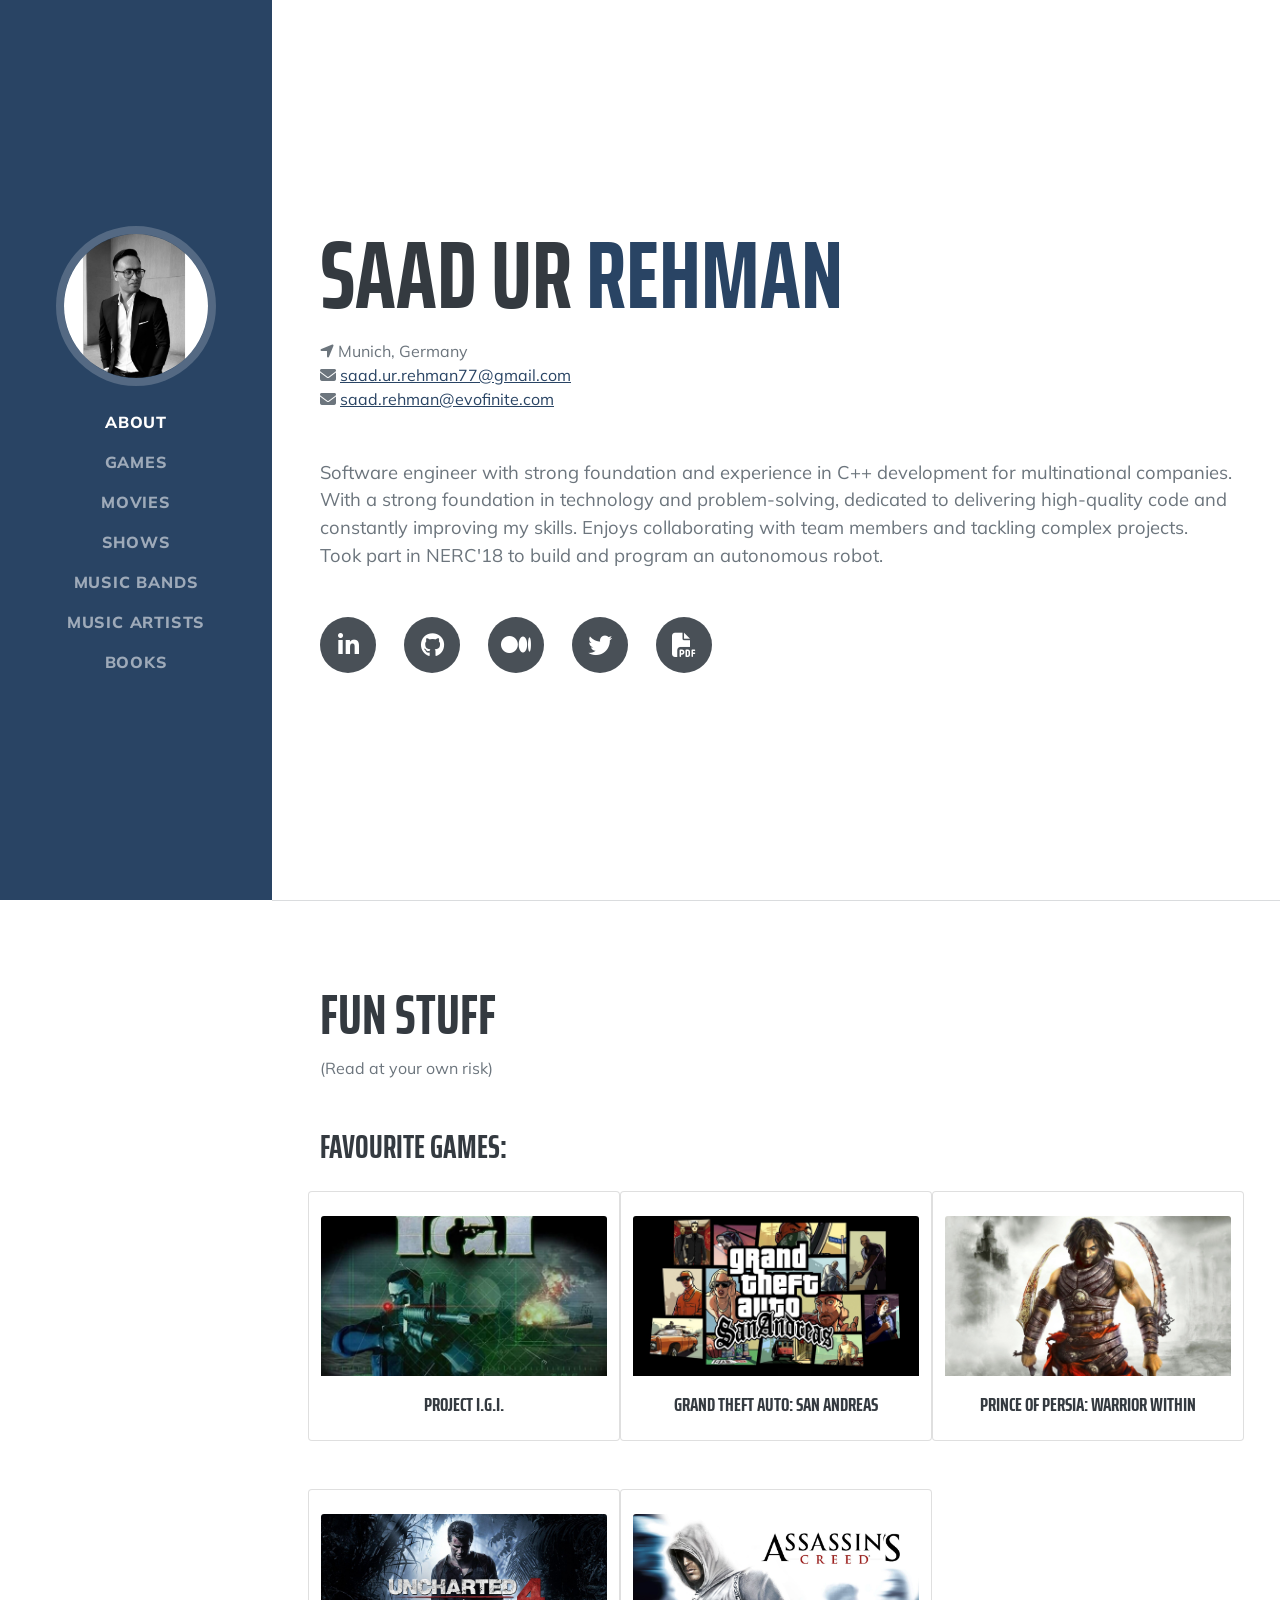
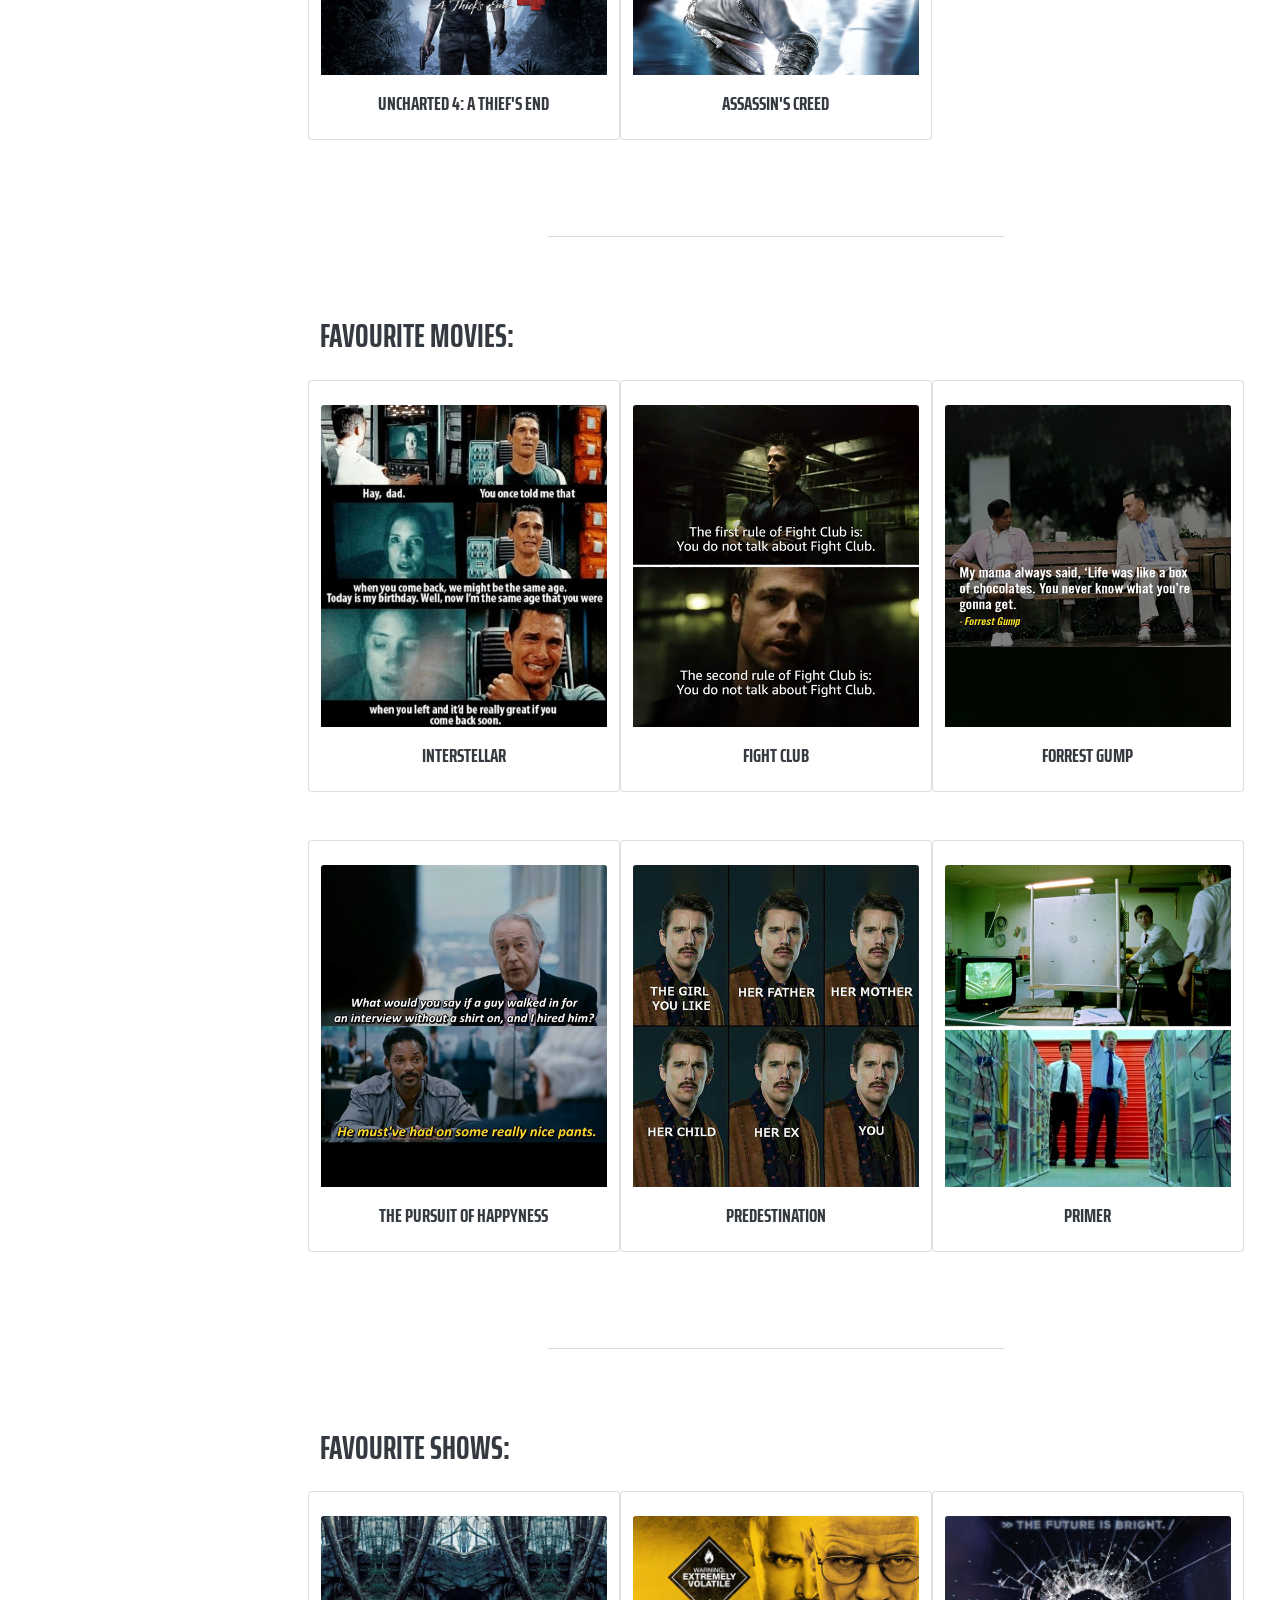
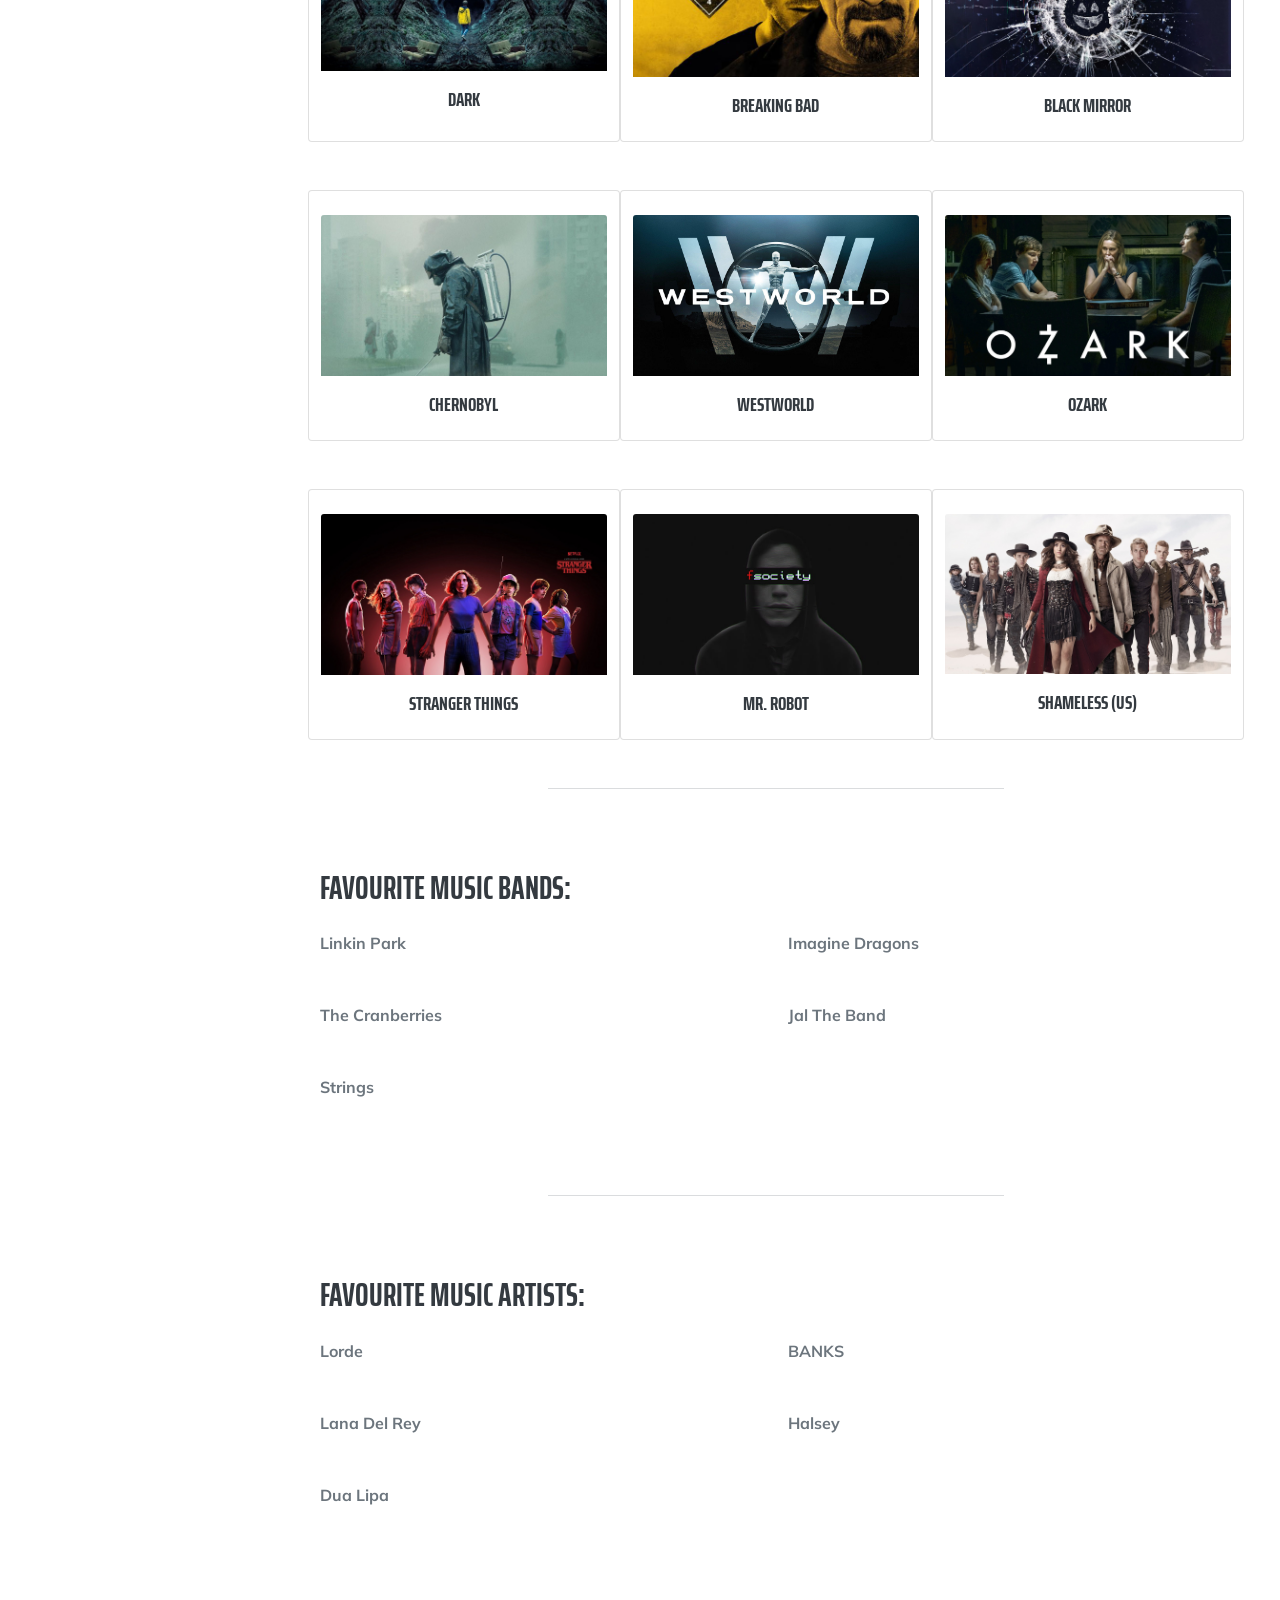
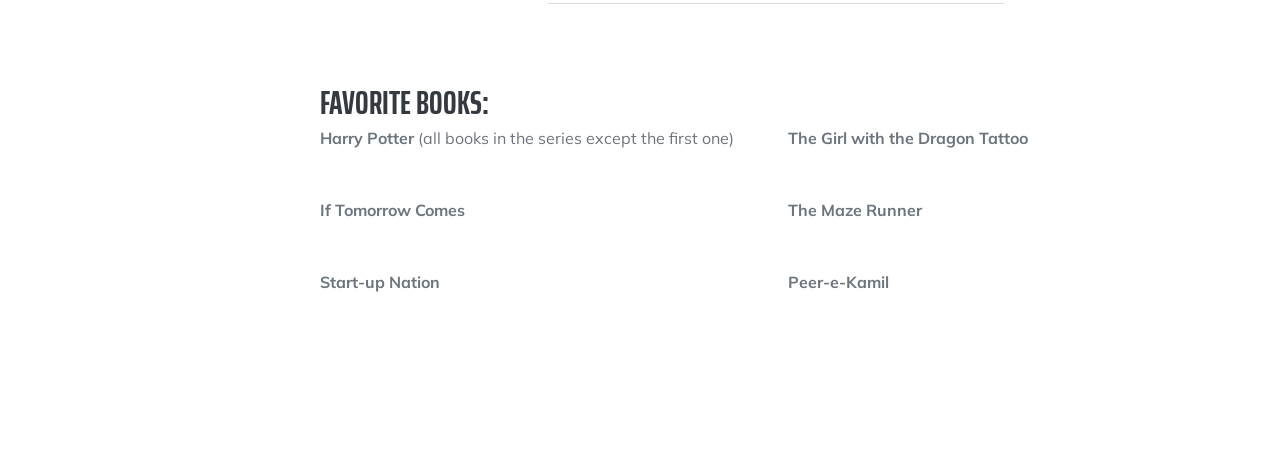
==== misc.html @ 0eddd5c4 "Initial commit" ====
<!DOCTYPE html>
<html lang="en">

<head>
    <meta charset="utf-8" />
    <meta name="viewport" content="width=device-width, initial-scale=1, shrink-to-fit=no" />
    <meta name="description" content="Saad Ur Rehman - Software Engineer & Application Designer |
    saad.ur.rehman77@gmail.com" />
    <meta name="author" content="Saad Ur Rehman" />
    <title>Saad Ur Rehman - Software Engineer (C++ C# Fortran) - Islamabad</title>
    <meta property="og:image" content="assets/img/profile.jpg">
    <link rel="icon" type="image/x-icon" href="assets/img/favicon.ico" />
    <!--<script src="https://use.fontawesome.com/releases/v5.15.4/js/all.js" crossorigin="anonymous"></script>-->
    <link rel="stylesheet" href="https://cdnjs.cloudflare.com/ajax/libs/font-awesome/6.2.1/css/all.min.css">
    <link href="https://fonts.googleapis.com/css?family=Saira+Extra+Condensed:500,700" rel="stylesheet"
        type="text/css" />
    <link href="https://fonts.googleapis.com/css?family=Muli:400,400i,800,800i" rel="stylesheet" type="text/css" />
    <link href="css/styles.css" rel="stylesheet" />
</head>

<body id="page-top">
    <!-- Navigation-->
    <nav class="navbar navbar-expand-lg navbar-dark bg-primary fixed-top" id="sideNav">
        <a class="navbar-brand js-scroll-trigger" href="#page-top">
            <span class="d-block d-lg-none">Saad Ur Rehman</span>
            <span class="d-none d-lg-block"><img class="img-fluid img-profile rounded-circle mx-auto mb-2"
                    src="assets/img/profile.jpg" alt="Saad Ur Rehman" /></span>
        </a>
        <button class="navbar-toggler" type="button" data-bs-toggle="collapse" data-bs-target="#navbarResponsive"
            aria-controls="navbarResponsive" aria-expanded="false" aria-label="Toggle navigation"><span
                class="navbar-toggler-icon"></span></button>
        <div class="collapse navbar-collapse" id="navbarResponsive">
            <ul class="navbar-nav">
                <li class="nav-item"><a class="nav-link js-scroll-trigger" href="#about">About</a></li>
                <li class="nav-item"><a class="nav-link js-scroll-trigger" href="#games">Games</a></li>
                <li class="nav-item"><a class="nav-link js-scroll-trigger" href="#movies">Movies</a></li>
                <li class="nav-item"><a class="nav-link js-scroll-trigger" href="#shows">Shows</a></li>
                <li class="nav-item"><a class="nav-link js-scroll-trigger" href="#musicbands">Music Bands</a></li>
                <li class="nav-item"><a class="nav-link js-scroll-trigger" href="#musicart">Music Artists</a></li>
                <li class="nav-item"><a class="nav-link js-scroll-trigger" href="#books">Books</a></li>
            </ul>
        </div>
    </nav>
    <!-- Page Content-->
    <div class="container-fluid p-0">
        <!-- About-->
        <section class="resume-section" id="about">
            <div class="resume-section-content">
                <h1 class="mb-3">
                    Saad Ur
                    <span class="text-primary">Rehman</span>
                </h1>
                <div class="mb-5">
                    <p class="mb-0"><i class="fas fa-location-arrow"></i> Munich, Germany</p>
                    <p class="mb-0"><i class="fas fa-envelope"></i> <a
                            href="mailto:saad.ur.rehman77@gmail.com">saad.ur.rehman77@gmail.com</a></p>
                    <p class="mb-0"><i class="fas fa-envelope"></i> <a
                            href="mailto:saad.rehman@evofinite.com">saad.rehman@evofinite.com</a></p>
                </div>
                <p class="lead mb-5">Software engineer with strong foundation and experience in C++ development for
                    multinational companies.
                    With a strong foundation in technology and problem-solving, dedicated to delivering high-quality
                    code and constantly improving my skills.
                    Enjoys collaborating with team members and tackling complex projects. Took part in NERC'18 to build
                    and program an autonomous robot.</p>
                <div class="social-icons">
                    <a class="social-icon" href="https://www.linkedin.com/in/saadurr/" target="_blank"><i
                            class="fa-brands fa-linkedin-in"></i></a>
                    <a class="social-icon" href="https://github.com/saadurr" target="_blank"><i
                            class="fab fa-github"></i></a>
                    <a class="social-icon" href="https://medium.com/@saadurr"><i class="fa-brands fa-medium"></i></a>
                    <a class="social-icon" href="https://twitter.com/saadurrr" target="_blank"><i
                            class="fab fa-twitter"></i></a>
                    <a class="social-icon" href="./assets/pdf/Resume_Saad.Ur.Rehman.pdf" target="_blank"><i
                            class="fas fa-file-pdf"></i> </a>
                </div>
            </div>
        </section>

        <hr class="m-0" />

        <section class="resume-section" id="misc">
            <div class="resume-section-content misc-content">
                <div class="mb-5">
                    <h2 class>Fun Stuff</h2>
                    <p>(Read at your own risk)</p>
                </div>

                <div class="mb-5" id="games">
                    <h3 class="mb-4">Favourite Games: </h3>

                    <div class="row row-eq-height">

                        <div class="card col-md-4 col-sm-6 mb-5">
                            <img src="assets/img/misc/igi.jpg" class="card-img-top mt-4" alt="...">
                            <div class="card-body">
                                <a class="card-title text-center" target="_blank"
                                    href="https://en.wikipedia.org/wiki/Project_I.G.I.">
                                    <h5>Project I.G.I.</h5>
                                </a>
                            </div>
                        </div>

                        <div class="card col-md-4 col-sm-6 mb-5">
                            <img src="assets/img/misc/gta-sa.jpg" class="card-img-top mt-4" alt="...">
                            <div class="card-body">
                                <a class="card-title text-center" target="_blank"
                                    href="https://www.rockstargames.com/games/sanandreas">
                                    <h5>Grand Theft Auto: San Andreas</h5>
                                </a>
                            </div>
                        </div>

                        <div class="card col-md-4 col-sm-6 mb-5">
                            <img src="assets/img/misc/pop-ww.jpg" class="card-img-top mt-4" alt="...">
                            <div class="card-body">
                                <a class="card-title text-center" target="_blank"
                                    href="https://en.wikipedia.org/wiki/Prince_of_Persia:_Warrior_Within">
                                    <h5>Prince of Persia: Warrior Within</h5>
                                </a>
                            </div>
                        </div>

                        <div class="card col-md-4 col-sm-6 mb-5">
                            <img src="assets/img/misc/uncharted4.jpg" class="card-img-top mt-4" alt="...">
                            <div class="card-body">
                                <a class="card-title text-center" target="_blank"
                                    href="https://www.playstation.com/en-us/games/uncharted-4-a-thiefs-end/">
                                    <h5>Uncharted 4: A Thief's End</h5>
                                </a>
                            </div>
                        </div>

                        <div class="card col-md-4 col-sm-6 mb-5">
                            <img src="assets/img/misc/assassins.jpg" class="card-img-top mt-4" alt="...">
                            <div class="card-body">
                                <a class="card-title text-center" target="_blank"
                                    href="https://store.steampowered.com/app/15100/Assassins_Creed_Directors_Cut_Edition/">
                                    <h5>Assassin's Creed</h5>
                                </a>
                            </div>
                        </div>

                    </div>
                </div>

                <hr class="section-break">

                <div class="mb-5" id="movies">
                    <h3 class="mb-4">Favourite Movies: </h3>
                    <div class="row row-eq-height">

                        <div class="card col-md-4 col-sm-6 mb-5">
                            <img src="assets/img/misc/interstellar.jpg" class="card-img-top mt-4" alt="...">
                            <div class="card-body">
                                <a class="card-title text-center" target="_blank"
                                    href="https://www.imdb.com/title/tt0816692/">
                                    <h5>Interstellar</h5>
                                </a>
                            </div>
                        </div>

                        <div class="card col-md-4 col-sm-6 mb-5">
                            <img src="assets/img/misc/fight-club.jpg" class="card-img-top mt-4" alt="...">
                            <div class="card-body">
                                <a class="card-title text-center" target="_blank"
                                    href="https://www.imdb.com/title/tt0137523/">
                                    <h5>Fight Club</h5>
                                </a>
                            </div>
                        </div>

                        <div class="card col-md-4 col-sm-6 mb-5">
                            <img src="assets/img/misc/forrest-gump.jpg" class="card-img-top mt-4" alt="...">
                            <div class="card-body">
                                <a class="card-title text-center" target="_blank"
                                    href="https://www.imdb.com/title/tt0109830/">
                                    <h5>Forrest Gump</h5>
                                </a>
                            </div>
                        </div>

                        <div class="card col-md-4 col-sm-6 mb-5">
                            <img src="assets/img/misc/pursuit-happyness.jpg" class="card-img-top mt-4" alt="...">
                            <div class="card-body">
                                <a class="card-title text-center" target="_blank"
                                    href="https://www.imdb.com/title/tt0454921/">
                                    <h5>The Pursuit of Happyness</h5>
                                </a>
                            </div>
                        </div>

                        <div class="card col-md-4 col-sm-6 mb-5">
                            <img src="assets/img/misc/predestination.jpg" class="card-img-top mt-4" alt="...">
                            <div class="card-body">
                                <a class="card-title text-center" target="_blank"
                                    href="https://www.imdb.com/title/tt0454921/">
                                    <h5>Predestination</h5>
                                </a>
                            </div>
                        </div>

                        <div class="card col-md-4 col-sm-6 mb-5">
                            <img src="assets/img/misc/primer.jpg" class="card-img-top mt-4" alt="...">
                            <div class="card-body">
                                <a class="card-title text-center" target="_blank"
                                    href="https://www.imdb.com/title/tt0390384/">
                                    <h5>Primer</h5>
                                </a>
                            </div>
                        </div>

                    </div>
                </div>

                <hr class="section-break">

                <div class="mb-5" id="shows">
                    <h3 class="mb-4">Favourite Shows: </h3>
                    <div class="row row-eq-height">

                        <div class="card col-md-4 col-sm-6 mb-5">
                            <img src="assets/img/misc/dark-show.jpg" class="card-img-top mt-4" alt="...">
                            <div class="card-body">
                                <a class="card-title text-center" target="_blank"
                                    href="https://www.netflix.com/title/80100172">
                                    <h5>Dark</h5>
                                </a>
                            </div>
                        </div>

                        <div class="card col-md-4 col-sm-6 mb-5">
                            <img src="assets/img/misc/breakingbad-show.jpg" class="card-img-top mt-4" alt="...">
                            <div class="card-body">
                                <a class="card-title text-center" target="_blank"
                                    href="https://www.netflix.com/title/70143836">
                                    <h5>Breaking Bad</h5>
                                </a>
                            </div>
                        </div>

                        <div class="card col-md-4 col-sm-6 mb-5">
                            <img src="assets/img/misc/blackmirror-show.jpg" class="card-img-top mt-4" alt="...">
                            <div class="card-body">
                                <a class="card-title text-center" target="_blank"
                                    href="https://www.netflix.com/title/70264888">
                                    <h5>Black Mirror</h5>
                                </a>
                            </div>
                        </div>

                        <div class="card col-md-4 col-sm-6 mb-5">
                            <img src="assets/img/misc/chernobyl-show.jpg" class="card-img-top mt-4" alt="...">
                            <div class="card-body">
                                <a class="card-title text-center" target="_blank" href="https://www.hbo.com/chernobyl">
                                    <h5>Chernobyl</h5>
                                </a>
                            </div>
                        </div>

                        <div class="card col-md-4 col-sm-6 mb-5">
                            <img src="assets/img/misc/westworld-show.jpg" class="card-img-top mt-4" alt="...">
                            <div class="card-body">
                                <a class="card-title text-center" target="_blank" href="https://www.hbo.com/westworld">
                                    <h5>Westworld</h5>
                                </a>
                            </div>
                        </div>

                        <div class="card col-md-4 col-sm-6 mb-5">
                            <img src="assets/img/misc/Ozark-show.jpg" class="card-img-top mt-4" alt="...">
                            <div class="card-body">
                                <a class="card-title text-center" target="_blank"
                                    href="https://www.netflix.com/title/80117552">
                                    <h5>Ozark</h5>
                                </a>
                            </div>
                        </div>

                        <div class="card col-md-4 col-sm-6 mb-5">
                            <img src="assets/img/misc/stranger-things.jpg" class="card-img-top mt-4" alt="...">
                            <div class="card-body">
                                <a class="card-title text-center" target="_blank"
                                    href="https://www.netflix.com/pk/title/80057281">
                                    <h5>Stranger Things</h5>
                                </a>
                            </div>
                        </div>

                        <div class="card col-md-4 col-sm-6 mb-5">
                            <img src="assets/img/misc/mrrobot.jpg" class="card-img-top mt-4" alt="...">
                            <div class="card-body">
                                <a class="card-title text-center" target="_blank"
                                    href="https://www.imdb.com/title/tt4158110/">
                                    <h5>Mr. Robot</h5>
                                </a>
                            </div>
                        </div>

                        <div class="card col-md-4 col-sm-6 mb-5">
                            <img src="assets/img/misc/shameless-show.jpg" class="card-img-top mt-4" alt="...">
                            <div class="card-body">
                                <a class="card-title text-center" target="_blank"
                                    href="https://www.imdb.com/title/tt1586680/">
                                    <h5>Shameless (US)</h5>
                                </a>
                            </div>
                        </div>
                    </div>

                    <hr class="section-break">

                    <div class="mb-5" id="musicbands">
                        <h3 class="mb-4">Favourite Music Bands: </h3>
                        <div class="row row-eq-height">
                            <div class="col-lg-6 mb-5">
                                <a href="https://open.spotify.com/artist/6XyY86QOPPrYVGvF9ch6wz" target="_blank"
                                    class="fw-bold text-center mb-2">Linkin
                                    Park</a>
                            </div>

                            <div class="col-lg-6 mb-5">
                                <a href="https://open.spotify.com/artist/53XhwfbYqKCa1cC15pYq2q" target="_blank"
                                    class="fw-bold text-center mb-2">Imagine
                                    Dragons</a>
                            </div>

                            <div class="col-lg-6 mb-5">
                                <a href="https://open.spotify.com/artist/7t0rwkOPGlDPEhaOcVtOt9" target="_blank"
                                    class="fw-bold text-center mb-2">The
                                    Cranberries</a>
                            </div>

                            <div class="col-lg-6 mb-5">
                                <a href="https://open.spotify.com/artist/3RVDaDaYaZH1Gem9iqOVs8" target="_blank"
                                    class="fw-bold text-center mb-2">Jal The
                                    Band</a>
                            </div>

                            <div class="col-lg-6 mb-5">
                                <a href="https://open.spotify.com/artist/2fizRsm6KDWZvysU00yZrX" target="_blank"
                                    class="fw-bold text-center mb-2">Strings</a>
                            </div>
                        </div>
                    </div>

                    <hr class="section-break">

                    <div class="mb-5" id="musicart">
                        <h3 class="mb-4">Favourite Music Artists: </h3>
                        <div class="row row-eq-height">
                            <div class="col-lg-6 mb-5">
                                <a href="https://open.spotify.com/artist/163tK9Wjr9P9DmM0AVK7lm" target="_blank"
                                    class="fw-bold text-center mb-2">Lorde</a>
                            </div>

                            <div class="col-lg-6 mb-5">
                                <a href="https://open.spotify.com/artist/2xe8IXgCTpwHE3eA9hTs4n" target="_blank"
                                    class="fw-bold text-center mb-2">BANKS</a>
                            </div>

                            <div class="col-lg-6 mb-5">
                                <a href="https://open.spotify.com/artist/00FQb4jTyendYWaN8pK0wa" target="_blank"
                                    class="fw-bold text-center mb-2">Lana
                                    Del Rey</a>
                            </div>

                            <div class="col-lg-6 mb-5">
                                <a href="https://open.spotify.com/artist/26VFTg2z8YR0cCuwLzESi2" target="_blank"
                                    class="fw-bold text-center mb-2">Halsey</a>
                            </div>
                            <div class="col-lg-6 mb-5">
                                <a href="https://open.spotify.com/artist/6M2wZ9GZgrQXHCFfjv46we" target="_blank"
                                    class="fw-bold text-center mb-2">Dua
                                    Lipa</a>
                            </div>
                        </div>
                    </div>

                    <hr class="section-break">

                    <div class="mb-5" id="books">
                        <h3 class="mb-1">Favorite Books: </h3>
                        <div class="row row-eq-height">
                            <div class="col-lg-6 mb-5">
                                <a href="https://www.goodreads.com/series/45175-harry-potter" target="_blank"
                                    class="fw-bold text-center mb-2">Harry
                                    Potter</a> (all books in the series except the first one)
                            </div>

                            <div class="col-lg-6 mb-5">
                                <a href="https://www.goodreads.com/book/show/2429135.The_Girl_with_the_Dragon_Tattoo"
                                    target="_blank" class="fw-bold text-center mb-2">The Girl with the Dragon Tattoo</a>
                            </div>

                            <div class="col-lg-6 mb-5">
                                <a href="https://www.goodreads.com/book/show/14554.If_Tomorrow_Comes" target="_blank"
                                    class="fw-bold text-center mb-2">If
                                    Tomorrow Comes</a>
                            </div>

                            <div class="col-lg-6 mb-5">
                                <a href="https://www.goodreads.com/book/show/6186357-the-maze-runner" target="_blank"
                                    class="fw-bold text-center mb-2">The
                                    Maze Runner</a>
                            </div>

                            <div class="col-lg-6 mb-5">
                                <a href="https://www.goodreads.com/book/show/6885191-start-up-nation" target="_blank"
                                    class="fw-bold text-center mb-2">Start-up Nation</a>
                            </div>

                            <div class="col-lg-6 mb-5">
                                <a href="https://www.goodreads.com/en/book/show/3260388" target="_blank"
                                    class="fw-bold text-center mb-2">Peer-e-Kamil</a>
                            </div>
                        </div>
                    </div>
                </div>
        </section>
    </div>

    <!-- Bootstrap core JS-->
    <script src="https://cdn.jsdelivr.net/npm/bootstrap@5.1.3/dist/js/bootstrap.bundle.min.js"></script>
    <!-- Core theme JS-->
    <script src="js/scripts.js"></script>
</body>

</html>
---- css/styles.css ----
@charset "UTF-8";

:root {
  --bs-blue: #0d6efd;
  --bs-indigo: #6610f2;
  --bs-purple: #6f42c1;
  --bs-pink: #d63384;
  --bs-red: #dc3545;
  --bs-orange: #bd5d38;
  --bs-yellow: #ffc107;
  --bs-green: #198754;
  --bs-teal: #20c997;
  --bs-cyan: #0dcaf0;
  --bs-white: #fff;
  --bs-gray: #6c757d;
  --bs-gray-dark: #343a40;
  --bs-gray-100: #f8f9fa;
  --bs-gray-200: #e9ecef;
  --bs-gray-300: #dee2e6;
  --bs-gray-400: #ced4da;
  --bs-gray-500: #adb5bd;
  --bs-gray-600: #6c757d;
  --bs-gray-700: #495057;
  --bs-gray-800: #343a40;
  --bs-gray-900: #212529;
  --bs-primary: #bd5d38;
  --bs-secondary: #6c757d;
  --bs-success: #198754;
  --bs-info: #0dcaf0;
  --bs-warning: #ffc107;
  --bs-danger: #dc3545;
  --bs-light: #f8f9fa;
  --bs-dark: #212529;
  --bs-primary-rgb: 41, 68, 100;
  --bs-secondary-rgb: 108, 117, 125;
  --bs-success-rgb: 25, 135, 84;
  --bs-info-rgb: 13, 202, 240;
  --bs-warning-rgb: 255, 193, 7;
  --bs-danger-rgb: 220, 53, 69;
  --bs-light-rgb: 248, 249, 250;
  --bs-dark-rgb: 33, 37, 41;
  --bs-white-rgb: 255, 255, 255;
  --bs-black-rgb: 0, 0, 0;
  --bs-body-color-rgb: 33, 37, 41;
  --bs-body-bg-rgb: 255, 255, 255;
  --bs-font-sans-serif: system-ui, -apple-system, "Segoe UI", Roboto, "Helvetica Neue", Arial, "Noto Sans", "Liberation Sans", sans-serif, "Apple Color Emoji", "Segoe UI Emoji", "Segoe UI Symbol", "Noto Color Emoji";
  --bs-font-monospace: SFMono-Regular, Menlo, Monaco, Consolas, "Liberation Mono", "Courier New", monospace;
  --bs-gradient: linear-gradient(180deg, rgba(255, 255, 255, 0.15), rgba(255, 255, 255, 0));
  --bs-body-font-family: Muli, -apple-system, BlinkMacSystemFont, Segoe UI, Roboto, Helvetica Neue, Arial, sans-serif, Apple Color Emoji, Segoe UI Emoji, Segoe UI Symbol, Noto Color Emoji;
  --bs-body-font-size: 1rem;
  --bs-body-font-weight: 400;
  --bs-body-line-height: 1.5;
  --bs-body-color: #212529;
  --bs-body-bg: #fff;
}

*,
*::before,
*::after {
  box-sizing: border-box;
}

@media (prefers-reduced-motion: no-preference) {
  :root {
    scroll-behavior: smooth;
  }
}

body {
  margin: 0;
  font-family: var(--bs-body-font-family);
  font-size: var(--bs-body-font-size);
  font-weight: var(--bs-body-font-weight);
  line-height: var(--bs-body-line-height);
  color: var(--bs-body-color);
  text-align: var(--bs-body-text-align);
  background-color: var(--bs-body-bg);
  -webkit-text-size-adjust: 100%;
  -webkit-tap-highlight-color: rgba(0, 0, 0, 0);
}

hr {
  margin: 1rem 0;
  color: inherit;
  background-color: currentColor;
  border: 0;
  opacity: 0.25;
}

hr:not([size]) {
  height: 1px;
}

h6, .h6, h5, .h5, h4, .h4, h3, .h3, h2, .h2, h1, .h1 {
  margin-top: 0;
  margin-bottom: 0.5rem;
  /*font-family: 'Helvetica Neue', Helvetica, Arial, sans-serif;*/
  font-family: "Saira Extra Condensed", -apple-system, BlinkMacSystemFont, "Segoe UI", Roboto, "Helvetica Neue", Arial, sans-serif, "Apple Color Emoji", "Segoe UI Emoji", "Segoe UI Symbol", "Noto Color Emoji";
  font-weight: 700;
  line-height: 1.2;
  color: #343a40;
}

h1, .h1 {
  font-size: calc(1.725rem + 5.7vw);
}
@media (min-width: 1200px) {
  h1, .h1 {
    font-size: 6rem;
  }
}

h2, .h2 {
  font-size: calc(1.475rem + 2.7vw);
}
@media (min-width: 1200px) {
  h2, .h2 {
    font-size: 3.5rem;
  }
}

h3, .h3 {
  font-size: calc(1.325rem + 0.9vw);
}
@media (min-width: 1200px) {
  h3, .h3 {
    font-size: 2rem;
  }
}

h4, .h4 {
  font-size: calc(1.275rem + 0.3vw);
}
@media (min-width: 1200px) {
  h4, .h4 {
    font-size: 1.5rem;
  }
}

h5, .h5 {
  font-size: 1.25rem;
}

h6, .h6 {
  font-size: 1rem;
}

p {
  margin-top: 0;
  margin-bottom: 1rem;
}

abbr[title],
abbr[data-bs-original-title] {
  -webkit-text-decoration: underline dotted;
          text-decoration: underline dotted;
  cursor: help;
  -webkit-text-decoration-skip-ink: none;
          text-decoration-skip-ink: none;
}

address {
  margin-bottom: 1rem;
  font-style: normal;
  line-height: inherit;
}

ol,
ul {
  padding-left: 2rem;
}

ol,
ul,
dl {
  margin-top: 0;
  margin-bottom: 1rem;
}

ol ol,
ul ul,
ol ul,
ul ol {
  margin-bottom: 0;
}

dt {
  font-weight: 700;
}

dd {
  margin-bottom: 0.5rem;
  margin-left: 0;
}

blockquote {
  margin: 0 0 1rem;
}

b,
strong {
  font-weight: bolder;
}

small, .small {
  font-size: 0.875em;
}

mark, .mark {
  padding: 0.2em;
  background-color: #fcf8e3;
}

sub,
sup {
  position: relative;
  font-size: 0.75em;
  line-height: 0;
  vertical-align: baseline;
}

sub {
  bottom: -0.25em;
}

sup {
  top: -0.5em;
}

a {
  color: #294464;
  text-decoration: underline;
}
a:hover {
  color: #32557e;
}

a:not([href]):not([class]), a:not([href]):not([class]):hover {
  color: inherit;
  text-decoration: none;
}

pre,
code,
kbd,
samp {
  font-family: var(--bs-font-monospace);
  font-size: 1em;
  direction: ltr /* rtl:ignore */;
  unicode-bidi: bidi-override;
}

pre {
  display: block;
  margin-top: 0;
  margin-bottom: 1rem;
  overflow: auto;
  font-size: 0.875em;
}
pre code {
  font-size: inherit;
  color: inherit;
  word-break: normal;
}

code {
  font-size: 0.875em;
  color: #d63384;
  word-wrap: break-word;
}
a > code {
  color: inherit;
}

kbd {
  padding: 0.2rem 0.4rem;
  font-size: 0.875em;
  color: #fff;
  background-color: #212529;
  border-radius: 0.2rem;
}
kbd kbd {
  padding: 0;
  font-size: 1em;
  font-weight: 700;
}

figure {
  margin: 0 0 1rem;
}

img,
svg {
  vertical-align: middle;
}

table {
  caption-side: bottom;
  border-collapse: collapse;
}

caption {
  padding-top: 0.5rem;
  padding-bottom: 0.5rem;
  color: #6c757d;
  text-align: left;
}

th {
  text-align: inherit;
  text-align: -webkit-match-parent;
}

thead,
tbody,
tfoot,
tr,
td,
th {
  border-color: inherit;
  border-style: solid;
  border-width: 0;
}

label {
  display: inline-block;
}

button {
  border-radius: 0;
}

button:focus:not(:focus-visible) {
  outline: 0;
}

input,
button,
select,
optgroup,
textarea {
  margin: 0;
  font-family: inherit;
  font-size: inherit;
  line-height: inherit;
}

button,
select {
  text-transform: none;
}

[role=button] {
  cursor: pointer;
}

select {
  word-wrap: normal;
}
select:disabled {
  opacity: 1;
}

[list]::-webkit-calendar-picker-indicator {
  display: none;
}

button,
[type=button],
[type=reset],
[type=submit] {
  -webkit-appearance: button;
}
button:not(:disabled),
[type=button]:not(:disabled),
[type=reset]:not(:disabled),
[type=submit]:not(:disabled) {
  cursor: pointer;
}

::-moz-focus-inner {
  padding: 0;
  border-style: none;
}

textarea {
  resize: vertical;
}

fieldset {
  min-width: 0;
  padding: 0;
  margin: 0;
  border: 0;
}

legend {
  float: left;
  width: 100%;
  padding: 0;
  margin-bottom: 0.5rem;
  font-size: calc(1.275rem + 0.3vw);
  line-height: inherit;
}
@media (min-width: 1200px) {
  legend {
    font-size: 1.5rem;
  }
}
legend + * {
  clear: left;
}

::-webkit-datetime-edit-fields-wrapper,
::-webkit-datetime-edit-text,
::-webkit-datetime-edit-minute,
::-webkit-datetime-edit-hour-field,
::-webkit-datetime-edit-day-field,
::-webkit-datetime-edit-month-field,
::-webkit-datetime-edit-year-field {
  padding: 0;
}

::-webkit-inner-spin-button {
  height: auto;
}

[type=search] {
  outline-offset: -2px;
  -webkit-appearance: textfield;
}

/* rtl:raw:
[type="tel"],
[type="url"],
[type="email"],
[type="number"] {
  direction: ltr;
}
*/
::-webkit-search-decoration {
  -webkit-appearance: none;
}

::-webkit-color-swatch-wrapper {
  padding: 0;
}

::-webkit-file-upload-button {
  font: inherit;
}

::file-selector-button {
  font: inherit;
}

::-webkit-file-upload-button {
  font: inherit;
  -webkit-appearance: button;
}

output {
  display: inline-block;
}

iframe {
  border: 0;
}

summary {
  display: list-item;
  cursor: pointer;
}

progress {
  vertical-align: baseline;
}

[hidden] {
  display: none !important;
}

.lead {
  font-size: 1.25rem;
  font-weight: 300;
}

.display-1 {
  font-size: calc(1.625rem + 4.5vw);
  font-weight: 300;
  line-height: 1.2;
}
@media (min-width: 1200px) {
  .display-1 {
    font-size: 5rem;
  }
}

.display-2 {
  font-size: calc(1.575rem + 3.9vw);
  font-weight: 300;
  line-height: 1.2;
}
@media (min-width: 1200px) {
  .display-2 {
    font-size: 4.5rem;
  }
}

.display-3 {
  font-size: calc(1.525rem + 3.3vw);
  font-weight: 300;
  line-height: 1.2;
}
@media (min-width: 1200px) {
  .display-3 {
    font-size: 4rem;
  }
}

.display-4 {
  font-size: calc(1.475rem + 2.7vw);
  font-weight: 300;
  line-height: 1.2;
}
@media (min-width: 1200px) {
  .display-4 {
    font-size: 3.5rem;
  }
}

.display-5 {
  font-size: calc(1.425rem + 2.1vw);
  font-weight: 300;
  line-height: 1.2;
}
@media (min-width: 1200px) {
  .display-5 {
    font-size: 3rem;
  }
}

.display-6 {
  font-size: calc(1.375rem + 1.5vw);
  font-weight: 300;
  line-height: 1.2;
}
@media (min-width: 1200px) {
  .display-6 {
    font-size: 2.5rem;
  }
}

.list-unstyled {
  padding-left: 0;
  list-style: none;
}

.list-inline {
  padding-left: 0;
  list-style: none;
}

.list-inline-item {
  display: inline-block;
}
.list-inline-item:not(:last-child) {
  margin-right: 0.5rem;
}

.list-inline-item img{
  height: 60px;
  width: auto;
}

.initialism {
  font-size: 0.875em;
  text-transform: uppercase;
}

.blockquote {
  margin-bottom: 1rem;
  font-size: 1.25rem;
}
.blockquote > :last-child {
  margin-bottom: 0;
}

.blockquote-footer {
  margin-top: -1rem;
  margin-bottom: 1rem;
  font-size: 0.875em;
  color: #6c757d;
}
.blockquote-footer::before {
  content: "— ";
}

.img-fluid {
  max-width: 100%;
  height: auto;
}

.img-thumbnail {
  padding: 0.25rem;
  background-color: #fff;
  border: 1px solid #dee2e6;
  border-radius: 0.25rem;
  max-width: 100%;
  height: auto;
}

.figure {
  display: inline-block;
}

.figure-img {
  margin-bottom: 0.5rem;
  line-height: 1;
}

.figure-caption {
  font-size: 0.875em;
  color: #6c757d;
}

.container,
.container-fluid,
.container-xxl,
.container-xl,
.container-lg,
.container-md,
.container-sm {
  width: 100%;
  padding-right: var(--bs-gutter-x, 0.75rem);
  padding-left: var(--bs-gutter-x, 0.75rem);
  margin-right: auto;
  margin-left: auto;
}

@media (min-width: 576px) {
  .container-sm, .container {
    max-width: 540px;
  }
}
@media (min-width: 768px) {
  .container-md, .container-sm, .container {
    max-width: 720px;
  }
}
@media (min-width: 992px) {
  .container-lg, .container-md, .container-sm, .container {
    max-width: 960px;
  }
}
@media (min-width: 1200px) {
  .container-xl, .container-lg, .container-md, .container-sm, .container {
    max-width: 1140px;
  }
}
@media (min-width: 1400px) {
  .container-xxl, .container-xl, .container-lg, .container-md, .container-sm, .container {
    max-width: 1320px;
  }
}
.row {
  --bs-gutter-x: 1.5rem;
  --bs-gutter-y: 0;
  display: flex;
  flex-wrap: wrap;
  margin-top: calc(-1 * var(--bs-gutter-y));
  margin-right: calc(-0.5 * var(--bs-gutter-x));
  margin-left: calc(-0.5 * var(--bs-gutter-x));
}
.row > * {
  flex-shrink: 0;
  width: 100%;
  max-width: 100%;
  padding-right: calc(var(--bs-gutter-x) * 0.5);
  padding-left: calc(var(--bs-gutter-x) * 0.5);
  margin-top: var(--bs-gutter-y);
}

.col {
  flex: 1 0 0%;
}

.row-cols-auto > * {
  flex: 0 0 auto;
  width: auto;
}

.row-cols-1 > * {
  flex: 0 0 auto;
  width: 100%;
}

.row-cols-2 > * {
  flex: 0 0 auto;
  width: 50%;
}

.row-cols-3 > * {
  flex: 0 0 auto;
  width: 33.3333333333%;
}

.row-cols-4 > * {
  flex: 0 0 auto;
  width: 25%;
}

.row-cols-5 > * {
  flex: 0 0 auto;
  width: 20%;
}

.row-cols-6 > * {
  flex: 0 0 auto;
  width: 16.6666666667%;
}

.col-auto {
  flex: 0 0 auto;
  width: auto;
}

.col-1 {
  flex: 0 0 auto;
  width: 8.33333333%;
}

.col-2 {
  flex: 0 0 auto;
  width: 16.66666667%;
}

.col-3 {
  flex: 0 0 auto;
  width: 25%;
}

.col-4 {
  flex: 0 0 auto;
  width: 33.33333333%;
}

.col-5 {
  flex: 0 0 auto;
  width: 41.66666667%;
}

.col-6 {
  flex: 0 0 auto;
  width: 50%;
}

.col-7 {
  flex: 0 0 auto;
  width: 58.33333333%;
}

.col-8 {
  flex: 0 0 auto;
  width: 66.66666667%;
}

.col-9 {
  flex: 0 0 auto;
  width: 75%;
}

.col-10 {
  flex: 0 0 auto;
  width: 83.33333333%;
}

.col-11 {
  flex: 0 0 auto;
  width: 91.66666667%;
}

.col-12 {
  flex: 0 0 auto;
  width: 100%;
}

.offset-1 {
  margin-left: 8.33333333%;
}

.offset-2 {
  margin-left: 16.66666667%;
}

.offset-3 {
  margin-left: 25%;
}

.offset-4 {
  margin-left: 33.33333333%;
}

.offset-5 {
  margin-left: 41.66666667%;
}

.offset-6 {
  margin-left: 50%;
}

.offset-7 {
  margin-left: 58.33333333%;
}

.offset-8 {
  margin-left: 66.66666667%;
}

.offset-9 {
  margin-left: 75%;
}

.offset-10 {
  margin-left: 83.33333333%;
}

.offset-11 {
  margin-left: 91.66666667%;
}

.g-0,
.gx-0 {
  --bs-gutter-x: 0;
}

.g-0,
.gy-0 {
  --bs-gutter-y: 0;
}

.g-1,
.gx-1 {
  --bs-gutter-x: 0.25rem;
}

.g-1,
.gy-1 {
  --bs-gutter-y: 0.25rem;
}

.g-2,
.gx-2 {
  --bs-gutter-x: 0.5rem;
}

.g-2,
.gy-2 {
  --bs-gutter-y: 0.5rem;
}

.g-3,
.gx-3 {
  --bs-gutter-x: 1rem;
}

.g-3,
.gy-3 {
  --bs-gutter-y: 1rem;
}

.g-4,
.gx-4 {
  --bs-gutter-x: 1.5rem;
}

.g-4,
.gy-4 {
  --bs-gutter-y: 1.5rem;
}

.g-5,
.gx-5 {
  --bs-gutter-x: 3rem;
}

.g-5,
.gy-5 {
  --bs-gutter-y: 3rem;
}

@media (min-width: 576px) {
  .col-sm {
    flex: 1 0 0%;
  }

  .row-cols-sm-auto > * {
    flex: 0 0 auto;
    width: auto;
  }

  .row-cols-sm-1 > * {
    flex: 0 0 auto;
    width: 100%;
  }

  .row-cols-sm-2 > * {
    flex: 0 0 auto;
    width: 50%;
  }

  .row-cols-sm-3 > * {
    flex: 0 0 auto;
    width: 33.3333333333%;
  }

  .row-cols-sm-4 > * {
    flex: 0 0 auto;
    width: 25%;
  }

  .row-cols-sm-5 > * {
    flex: 0 0 auto;
    width: 20%;
  }

  .row-cols-sm-6 > * {
    flex: 0 0 auto;
    width: 16.6666666667%;
  }

  .col-sm-auto {
    flex: 0 0 auto;
    width: auto;
  }

  .col-sm-1 {
    flex: 0 0 auto;
    width: 8.33333333%;
  }

  .col-sm-2 {
    flex: 0 0 auto;
    width: 16.66666667%;
  }

  .col-sm-3 {
    flex: 0 0 auto;
    width: 25%;
  }

  .col-sm-4 {
    flex: 0 0 auto;
    width: 33.33333333%;
  }

  .col-sm-5 {
    flex: 0 0 auto;
    width: 41.66666667%;
  }

  .col-sm-6 {
    flex: 0 0 auto;
    width: 50%;
  }

  .col-sm-7 {
    flex: 0 0 auto;
    width: 58.33333333%;
  }

  .col-sm-8 {
    flex: 0 0 auto;
    width: 66.66666667%;
  }

  .col-sm-9 {
    flex: 0 0 auto;
    width: 75%;
  }

  .col-sm-10 {
    flex: 0 0 auto;
    width: 83.33333333%;
  }

  .col-sm-11 {
    flex: 0 0 auto;
    width: 91.66666667%;
  }

  .col-sm-12 {
    flex: 0 0 auto;
    width: 100%;
  }

  .offset-sm-0 {
    margin-left: 0;
  }

  .offset-sm-1 {
    margin-left: 8.33333333%;
  }

  .offset-sm-2 {
    margin-left: 16.66666667%;
  }

  .offset-sm-3 {
    margin-left: 25%;
  }

  .offset-sm-4 {
    margin-left: 33.33333333%;
  }

  .offset-sm-5 {
    margin-left: 41.66666667%;
  }

  .offset-sm-6 {
    margin-left: 50%;
  }

  .offset-sm-7 {
    margin-left: 58.33333333%;
  }

  .offset-sm-8 {
    margin-left: 66.66666667%;
  }

  .offset-sm-9 {
    margin-left: 75%;
  }

  .offset-sm-10 {
    margin-left: 83.33333333%;
  }

  .offset-sm-11 {
    margin-left: 91.66666667%;
  }

  .g-sm-0,
.gx-sm-0 {
    --bs-gutter-x: 0;
  }

  .g-sm-0,
.gy-sm-0 {
    --bs-gutter-y: 0;
  }

  .g-sm-1,
.gx-sm-1 {
    --bs-gutter-x: 0.25rem;
  }

  .g-sm-1,
.gy-sm-1 {
    --bs-gutter-y: 0.25rem;
  }

  .g-sm-2,
.gx-sm-2 {
    --bs-gutter-x: 0.5rem;
  }

  .g-sm-2,
.gy-sm-2 {
    --bs-gutter-y: 0.5rem;
  }

  .g-sm-3,
.gx-sm-3 {
    --bs-gutter-x: 1rem;
  }

  .g-sm-3,
.gy-sm-3 {
    --bs-gutter-y: 1rem;
  }

  .g-sm-4,
.gx-sm-4 {
    --bs-gutter-x: 1.5rem;
  }

  .g-sm-4,
.gy-sm-4 {
    --bs-gutter-y: 1.5rem;
  }

  .g-sm-5,
.gx-sm-5 {
    --bs-gutter-x: 3rem;
  }

  .g-sm-5,
.gy-sm-5 {
    --bs-gutter-y: 3rem;
  }
}
@media (min-width: 768px) {
  .col-md {
    flex: 1 0 0%;
  }

  .row-cols-md-auto > * {
    flex: 0 0 auto;
    width: auto;
  }

  .row-cols-md-1 > * {
    flex: 0 0 auto;
    width: 100%;
  }

  .row-cols-md-2 > * {
    flex: 0 0 auto;
    width: 50%;
  }

  .row-cols-md-3 > * {
    flex: 0 0 auto;
    width: 33.3333333333%;
  }

  .row-cols-md-4 > * {
    flex: 0 0 auto;
    width: 25%;
  }

  .row-cols-md-5 > * {
    flex: 0 0 auto;
    width: 20%;
  }

  .row-cols-md-6 > * {
    flex: 0 0 auto;
    width: 16.6666666667%;
  }

  .col-md-auto {
    flex: 0 0 auto;
    width: auto;
  }

  .col-md-1 {
    flex: 0 0 auto;
    width: 8.33333333%;
  }

  .col-md-2 {
    flex: 0 0 auto;
    width: 16.66666667%;
  }

  .col-md-3 {
    flex: 0 0 auto;
    width: 25%;
  }

  .col-md-4 {
    flex: 0 0 auto;
    width: 33.33333333%;
  }

  .col-md-5 {
    flex: 0 0 auto;
    width: 41.66666667%;
  }

  .col-md-6 {
    flex: 0 0 auto;
    width: 50%;
  }

  .col-md-7 {
    flex: 0 0 auto;
    width: 58.33333333%;
  }

  .col-md-8 {
    flex: 0 0 auto;
    width: 66.66666667%;
  }

  .col-md-9 {
    flex: 0 0 auto;
    width: 75%;
  }

  .col-md-10 {
    flex: 0 0 auto;
    width: 83.33333333%;
  }

  .col-md-11 {
    flex: 0 0 auto;
    width: 91.66666667%;
  }

  .col-md-12 {
    flex: 0 0 auto;
    width: 100%;
  }

  .offset-md-0 {
    margin-left: 0;
  }

  .offset-md-1 {
    margin-left: 8.33333333%;
  }

  .offset-md-2 {
    margin-left: 16.66666667%;
  }

  .offset-md-3 {
    margin-left: 25%;
  }

  .offset-md-4 {
    margin-left: 33.33333333%;
  }

  .offset-md-5 {
    margin-left: 41.66666667%;
  }

  .offset-md-6 {
    margin-left: 50%;
  }

  .offset-md-7 {
    margin-left: 58.33333333%;
  }

  .offset-md-8 {
    margin-left: 66.66666667%;
  }

  .offset-md-9 {
    margin-left: 75%;
  }

  .offset-md-10 {
    margin-left: 83.33333333%;
  }

  .offset-md-11 {
    margin-left: 91.66666667%;
  }

  .g-md-0,
.gx-md-0 {
    --bs-gutter-x: 0;
  }

  .g-md-0,
.gy-md-0 {
    --bs-gutter-y: 0;
  }

  .g-md-1,
.gx-md-1 {
    --bs-gutter-x: 0.25rem;
  }

  .g-md-1,
.gy-md-1 {
    --bs-gutter-y: 0.25rem;
  }

  .g-md-2,
.gx-md-2 {
    --bs-gutter-x: 0.5rem;
  }

  .g-md-2,
.gy-md-2 {
    --bs-gutter-y: 0.5rem;
  }

  .g-md-3,
.gx-md-3 {
    --bs-gutter-x: 1rem;
  }

  .g-md-3,
.gy-md-3 {
    --bs-gutter-y: 1rem;
  }

  .g-md-4,
.gx-md-4 {
    --bs-gutter-x: 1.5rem;
  }

  .g-md-4,
.gy-md-4 {
    --bs-gutter-y: 1.5rem;
  }

  .g-md-5,
.gx-md-5 {
    --bs-gutter-x: 3rem;
  }

  .g-md-5,
.gy-md-5 {
    --bs-gutter-y: 3rem;
  }
}
@media (min-width: 992px) {
  .col-lg {
    flex: 1 0 0%;
  }

  .row-cols-lg-auto > * {
    flex: 0 0 auto;
    width: auto;
  }

  .row-cols-lg-1 > * {
    flex: 0 0 auto;
    width: 100%;
  }

  .row-cols-lg-2 > * {
    flex: 0 0 auto;
    width: 50%;
  }

  .row-cols-lg-3 > * {
    flex: 0 0 auto;
    width: 33.3333333333%;
  }

  .row-cols-lg-4 > * {
    flex: 0 0 auto;
    width: 25%;
  }

  .row-cols-lg-5 > * {
    flex: 0 0 auto;
    width: 20%;
  }

  .row-cols-lg-6 > * {
    flex: 0 0 auto;
    width: 16.6666666667%;
  }

  .col-lg-auto {
    flex: 0 0 auto;
    width: auto;
  }

  .col-lg-1 {
    flex: 0 0 auto;
    width: 8.33333333%;
  }

  .col-lg-2 {
    flex: 0 0 auto;
    width: 16.66666667%;
  }

  .col-lg-3 {
    flex: 0 0 auto;
    width: 25%;
  }

  .col-lg-4 {
    flex: 0 0 auto;
    width: 33.33333333%;
  }

  .col-lg-5 {
    flex: 0 0 auto;
    width: 41.66666667%;
  }

  .col-lg-6 {
    flex: 0 0 auto;
    width: 50%;
  }

  .col-lg-7 {
    flex: 0 0 auto;
    width: 58.33333333%;
  }

  .col-lg-8 {
    flex: 0 0 auto;
    width: 66.66666667%;
  }

  .col-lg-9 {
    flex: 0 0 auto;
    width: 75%;
  }

  .col-lg-10 {
    flex: 0 0 auto;
    width: 83.33333333%;
  }

  .col-lg-11 {
    flex: 0 0 auto;
    width: 91.66666667%;
  }

  .col-lg-12 {
    flex: 0 0 auto;
    width: 100%;
  }

  .offset-lg-0 {
    margin-left: 0;
  }

  .offset-lg-1 {
    margin-left: 8.33333333%;
  }

  .offset-lg-2 {
    margin-left: 16.66666667%;
  }

  .offset-lg-3 {
    margin-left: 25%;
  }

  .offset-lg-4 {
    margin-left: 33.33333333%;
  }

  .offset-lg-5 {
    margin-left: 41.66666667%;
  }

  .offset-lg-6 {
    margin-left: 50%;
  }

  .offset-lg-7 {
    margin-left: 58.33333333%;
  }

  .offset-lg-8 {
    margin-left: 66.66666667%;
  }

  .offset-lg-9 {
    margin-left: 75%;
  }

  .offset-lg-10 {
    margin-left: 83.33333333%;
  }

  .offset-lg-11 {
    margin-left: 91.66666667%;
  }

  .g-lg-0,
.gx-lg-0 {
    --bs-gutter-x: 0;
  }

  .g-lg-0,
.gy-lg-0 {
    --bs-gutter-y: 0;
  }

  .g-lg-1,
.gx-lg-1 {
    --bs-gutter-x: 0.25rem;
  }

  .g-lg-1,
.gy-lg-1 {
    --bs-gutter-y: 0.25rem;
  }

  .g-lg-2,
.gx-lg-2 {
    --bs-gutter-x: 0.5rem;
  }

  .g-lg-2,
.gy-lg-2 {
    --bs-gutter-y: 0.5rem;
  }

  .g-lg-3,
.gx-lg-3 {
    --bs-gutter-x: 1rem;
  }

  .g-lg-3,
.gy-lg-3 {
    --bs-gutter-y: 1rem;
  }

  .g-lg-4,
.gx-lg-4 {
    --bs-gutter-x: 1.5rem;
  }

  .g-lg-4,
.gy-lg-4 {
    --bs-gutter-y: 1.5rem;
  }

  .g-lg-5,
.gx-lg-5 {
    --bs-gutter-x: 3rem;
  }

  .g-lg-5,
.gy-lg-5 {
    --bs-gutter-y: 3rem;
  }
}
@media (min-width: 1200px) {
  .col-xl {
    flex: 1 0 0%;
  }

  .row-cols-xl-auto > * {
    flex: 0 0 auto;
    width: auto;
  }

  .row-cols-xl-1 > * {
    flex: 0 0 auto;
    width: 100%;
  }

  .row-cols-xl-2 > * {
    flex: 0 0 auto;
    width: 50%;
  }

  .row-cols-xl-3 > * {
    flex: 0 0 auto;
    width: 33.3333333333%;
  }

  .row-cols-xl-4 > * {
    flex: 0 0 auto;
    width: 25%;
  }

  .row-cols-xl-5 > * {
    flex: 0 0 auto;
    width: 20%;
  }

  .row-cols-xl-6 > * {
    flex: 0 0 auto;
    width: 16.6666666667%;
  }

  .col-xl-auto {
    flex: 0 0 auto;
    width: auto;
  }

  .col-xl-1 {
    flex: 0 0 auto;
    width: 8.33333333%;
  }

  .col-xl-2 {
    flex: 0 0 auto;
    width: 16.66666667%;
  }

  .col-xl-3 {
    flex: 0 0 auto;
    width: 25%;
  }

  .col-xl-4 {
    flex: 0 0 auto;
    width: 33.33333333%;
  }

  .col-xl-5 {
    flex: 0 0 auto;
    width: 41.66666667%;
  }

  .col-xl-6 {
    flex: 0 0 auto;
    width: 50%;
  }

  .col-xl-7 {
    flex: 0 0 auto;
    width: 58.33333333%;
  }

  .col-xl-8 {
    flex: 0 0 auto;
    width: 66.66666667%;
  }

  .col-xl-9 {
    flex: 0 0 auto;
    width: 75%;
  }

  .col-xl-10 {
    flex: 0 0 auto;
    width: 83.33333333%;
  }

  .col-xl-11 {
    flex: 0 0 auto;
    width: 91.66666667%;
  }

  .col-xl-12 {
    flex: 0 0 auto;
    width: 100%;
  }

  .offset-xl-0 {
    margin-left: 0;
  }

  .offset-xl-1 {
    margin-left: 8.33333333%;
  }

  .offset-xl-2 {
    margin-left: 16.66666667%;
  }

  .offset-xl-3 {
    margin-left: 25%;
  }

  .offset-xl-4 {
    margin-left: 33.33333333%;
  }

  .offset-xl-5 {
    margin-left: 41.66666667%;
  }

  .offset-xl-6 {
    margin-left: 50%;
  }

  .offset-xl-7 {
    margin-left: 58.33333333%;
  }

  .offset-xl-8 {
    margin-left: 66.66666667%;
  }

  .offset-xl-9 {
    margin-left: 75%;
  }

  .offset-xl-10 {
    margin-left: 83.33333333%;
  }

  .offset-xl-11 {
    margin-left: 91.66666667%;
  }

  .g-xl-0,
.gx-xl-0 {
    --bs-gutter-x: 0;
  }

  .g-xl-0,
.gy-xl-0 {
    --bs-gutter-y: 0;
  }

  .g-xl-1,
.gx-xl-1 {
    --bs-gutter-x: 0.25rem;
  }

  .g-xl-1,
.gy-xl-1 {
    --bs-gutter-y: 0.25rem;
  }

  .g-xl-2,
.gx-xl-2 {
    --bs-gutter-x: 0.5rem;
  }

  .g-xl-2,
.gy-xl-2 {
    --bs-gutter-y: 0.5rem;
  }

  .g-xl-3,
.gx-xl-3 {
    --bs-gutter-x: 1rem;
  }

  .g-xl-3,
.gy-xl-3 {
    --bs-gutter-y: 1rem;
  }

  .g-xl-4,
.gx-xl-4 {
    --bs-gutter-x: 1.5rem;
  }

  .g-xl-4,
.gy-xl-4 {
    --bs-gutter-y: 1.5rem;
  }

  .g-xl-5,
.gx-xl-5 {
    --bs-gutter-x: 3rem;
  }

  .g-xl-5,
.gy-xl-5 {
    --bs-gutter-y: 3rem;
  }
}
@media (min-width: 1400px) {
  .col-xxl {
    flex: 1 0 0%;
  }

  .row-cols-xxl-auto > * {
    flex: 0 0 auto;
    width: auto;
  }

  .row-cols-xxl-1 > * {
    flex: 0 0 auto;
    width: 100%;
  }

  .row-cols-xxl-2 > * {
    flex: 0 0 auto;
    width: 50%;
  }

  .row-cols-xxl-3 > * {
    flex: 0 0 auto;
    width: 33.3333333333%;
  }

  .row-cols-xxl-4 > * {
    flex: 0 0 auto;
    width: 25%;
  }

  .row-cols-xxl-5 > * {
    flex: 0 0 auto;
    width: 20%;
  }

  .row-cols-xxl-6 > * {
    flex: 0 0 auto;
    width: 16.6666666667%;
  }

  .col-xxl-auto {
    flex: 0 0 auto;
    width: auto;
  }

  .col-xxl-1 {
    flex: 0 0 auto;
    width: 8.33333333%;
  }

  .col-xxl-2 {
    flex: 0 0 auto;
    width: 16.66666667%;
  }

  .col-xxl-3 {
    flex: 0 0 auto;
    width: 25%;
  }

  .col-xxl-4 {
    flex: 0 0 auto;
    width: 33.33333333%;
  }

  .col-xxl-5 {
    flex: 0 0 auto;
    width: 41.66666667%;
  }

  .col-xxl-6 {
    flex: 0 0 auto;
    width: 50%;
  }

  .col-xxl-7 {
    flex: 0 0 auto;
    width: 58.33333333%;
  }

  .col-xxl-8 {
    flex: 0 0 auto;
    width: 66.66666667%;
  }

  .col-xxl-9 {
    flex: 0 0 auto;
    width: 75%;
  }

  .col-xxl-10 {
    flex: 0 0 auto;
    width: 83.33333333%;
  }

  .col-xxl-11 {
    flex: 0 0 auto;
    width: 91.66666667%;
  }

  .col-xxl-12 {
    flex: 0 0 auto;
    width: 100%;
  }

  .offset-xxl-0 {
    margin-left: 0;
  }

  .offset-xxl-1 {
    margin-left: 8.33333333%;
  }

  .offset-xxl-2 {
    margin-left: 16.66666667%;
  }

  .offset-xxl-3 {
    margin-left: 25%;
  }

  .offset-xxl-4 {
    margin-left: 33.33333333%;
  }

  .offset-xxl-5 {
    margin-left: 41.66666667%;
  }

  .offset-xxl-6 {
    margin-left: 50%;
  }

  .offset-xxl-7 {
    margin-left: 58.33333333%;
  }

  .offset-xxl-8 {
    margin-left: 66.66666667%;
  }

  .offset-xxl-9 {
    margin-left: 75%;
  }

  .offset-xxl-10 {
    margin-left: 83.33333333%;
  }

  .offset-xxl-11 {
    margin-left: 91.66666667%;
  }

  .g-xxl-0,
.gx-xxl-0 {
    --bs-gutter-x: 0;
  }

  .g-xxl-0,
.gy-xxl-0 {
    --bs-gutter-y: 0;
  }

  .g-xxl-1,
.gx-xxl-1 {
    --bs-gutter-x: 0.25rem;
  }

  .g-xxl-1,
.gy-xxl-1 {
    --bs-gutter-y: 0.25rem;
  }

  .g-xxl-2,
.gx-xxl-2 {
    --bs-gutter-x: 0.5rem;
  }

  .g-xxl-2,
.gy-xxl-2 {
    --bs-gutter-y: 0.5rem;
  }

  .g-xxl-3,
.gx-xxl-3 {
    --bs-gutter-x: 1rem;
  }

  .g-xxl-3,
.gy-xxl-3 {
    --bs-gutter-y: 1rem;
  }

  .g-xxl-4,
.gx-xxl-4 {
    --bs-gutter-x: 1.5rem;
  }

  .g-xxl-4,
.gy-xxl-4 {
    --bs-gutter-y: 1.5rem;
  }

  .g-xxl-5,
.gx-xxl-5 {
    --bs-gutter-x: 3rem;
  }

  .g-xxl-5,
.gy-xxl-5 {
    --bs-gutter-y: 3rem;
  }
}
.table {
  --bs-table-bg: transparent;
  --bs-table-accent-bg: transparent;
  --bs-table-striped-color: #212529;
  --bs-table-striped-bg: rgba(0, 0, 0, 0.05);
  --bs-table-active-color: #212529;
  --bs-table-active-bg: rgba(0, 0, 0, 0.1);
  --bs-table-hover-color: #212529;
  --bs-table-hover-bg: rgba(0, 0, 0, 0.075);
  width: 100%;
  margin-bottom: 1rem;
  color: #212529;
  vertical-align: top;
  border-color: #dee2e6;
}
.table > :not(caption) > * > * {
  padding: 0.5rem 0.5rem;
  background-color: var(--bs-table-bg);
  border-bottom-width: 1px;
  box-shadow: inset 0 0 0 9999px var(--bs-table-accent-bg);
}
.table > tbody {
  vertical-align: inherit;
}
.table > thead {
  vertical-align: bottom;
}
.table > :not(:first-child) {
  border-top: 2px solid currentColor;
}

.caption-top {
  caption-side: top;
}

.table-sm > :not(caption) > * > * {
  padding: 0.25rem 0.25rem;
}

.table-bordered > :not(caption) > * {
  border-width: 1px 0;
}
.table-bordered > :not(caption) > * > * {
  border-width: 0 1px;
}

.table-borderless > :not(caption) > * > * {
  border-bottom-width: 0;
}
.table-borderless > :not(:first-child) {
  border-top-width: 0;
}

.table-striped > tbody > tr:nth-of-type(odd) > * {
  --bs-table-accent-bg: var(--bs-table-striped-bg);
  color: var(--bs-table-striped-color);
}

.table-active {
  --bs-table-accent-bg: var(--bs-table-active-bg);
  color: var(--bs-table-active-color);
}

.table-hover > tbody > tr:hover > * {
  --bs-table-accent-bg: var(--bs-table-hover-bg);
  color: var(--bs-table-hover-color);
}

.table-primary {
  --bs-table-bg: #f2dfd7;
  --bs-table-striped-bg: #e6d4cc;
  --bs-table-striped-color: #000;
  --bs-table-active-bg: #dac9c2;
  --bs-table-active-color: #000;
  --bs-table-hover-bg: #e0cec7;
  --bs-table-hover-color: #000;
  color: #000;
  border-color: #dac9c2;
}

.table-secondary {
  --bs-table-bg: #e2e3e5;
  --bs-table-striped-bg: #d7d8da;
  --bs-table-striped-color: #000;
  --bs-table-active-bg: #cbccce;
  --bs-table-active-color: #000;
  --bs-table-hover-bg: #d1d2d4;
  --bs-table-hover-color: #000;
  color: #000;
  border-color: #cbccce;
}

.table-success {
  --bs-table-bg: #d1e7dd;
  --bs-table-striped-bg: #c7dbd2;
  --bs-table-striped-color: #000;
  --bs-table-active-bg: #bcd0c7;
  --bs-table-active-color: #000;
  --bs-table-hover-bg: #c1d6cc;
  --bs-table-hover-color: #000;
  color: #000;
  border-color: #bcd0c7;
}

.table-info {
  --bs-table-bg: #cff4fc;
  --bs-table-striped-bg: #c5e8ef;
  --bs-table-striped-color: #000;
  --bs-table-active-bg: #badce3;
  --bs-table-active-color: #000;
  --bs-table-hover-bg: #bfe2e9;
  --bs-table-hover-color: #000;
  color: #000;
  border-color: #badce3;
}

.table-warning {
  --bs-table-bg: #fff3cd;
  --bs-table-striped-bg: #f2e7c3;
  --bs-table-striped-color: #000;
  --bs-table-active-bg: #e6dbb9;
  --bs-table-active-color: #000;
  --bs-table-hover-bg: #ece1be;
  --bs-table-hover-color: #000;
  color: #000;
  border-color: #e6dbb9;
}

.table-danger {
  --bs-table-bg: #f8d7da;
  --bs-table-striped-bg: #eccccf;
  --bs-table-striped-color: #000;
  --bs-table-active-bg: #dfc2c4;
  --bs-table-active-color: #000;
  --bs-table-hover-bg: #e5c7ca;
  --bs-table-hover-color: #000;
  color: #000;
  border-color: #dfc2c4;
}

.table-light {
  --bs-table-bg: #f8f9fa;
  --bs-table-striped-bg: #ecedee;
  --bs-table-striped-color: #000;
  --bs-table-active-bg: #dfe0e1;
  --bs-table-active-color: #000;
  --bs-table-hover-bg: #e5e6e7;
  --bs-table-hover-color: #000;
  color: #000;
  border-color: #dfe0e1;
}

.table-dark {
  --bs-table-bg: #212529;
  --bs-table-striped-bg: #2c3034;
  --bs-table-striped-color: #fff;
  --bs-table-active-bg: #373b3e;
  --bs-table-active-color: #fff;
  --bs-table-hover-bg: #323539;
  --bs-table-hover-color: #fff;
  color: #fff;
  border-color: #373b3e;
}

.table-responsive {
  overflow-x: auto;
  -webkit-overflow-scrolling: touch;
}

@media (max-width: 575.98px) {
  .table-responsive-sm {
    overflow-x: auto;
    -webkit-overflow-scrolling: touch;
  }
}
@media (max-width: 767.98px) {
  .table-responsive-md {
    overflow-x: auto;
    -webkit-overflow-scrolling: touch;
  }
}
@media (max-width: 991.98px) {
  .table-responsive-lg {
    overflow-x: auto;
    -webkit-overflow-scrolling: touch;
  }
}
@media (max-width: 1199.98px) {
  .table-responsive-xl {
    overflow-x: auto;
    -webkit-overflow-scrolling: touch;
  }
}
@media (max-width: 1399.98px) {
  .table-responsive-xxl {
    overflow-x: auto;
    -webkit-overflow-scrolling: touch;
  }
}
.form-label {
  margin-bottom: 0.5rem;
}

.col-form-label {
  padding-top: calc(0.375rem + 1px);
  padding-bottom: calc(0.375rem + 1px);
  margin-bottom: 0;
  font-size: inherit;
  line-height: 1.5;
}

.col-form-label-lg {
  padding-top: calc(0.5rem + 1px);
  padding-bottom: calc(0.5rem + 1px);
  font-size: 1.25rem;
}

.col-form-label-sm {
  padding-top: calc(0.25rem + 1px);
  padding-bottom: calc(0.25rem + 1px);
  font-size: 0.875rem;
}

.form-text {
  margin-top: 0.25rem;
  font-size: 0.875em;
  color: #6c757d;
}

.form-control {
  display: block;
  width: 100%;
  padding: 0.375rem 0.75rem;
  font-size: 1rem;
  font-weight: 400;
  line-height: 1.5;
  color: #212529;
  background-color: #fff;
  background-clip: padding-box;
  border: 1px solid #ced4da;
  -webkit-appearance: none;
     -moz-appearance: none;
          appearance: none;
  border-radius: 0.25rem;
  transition: border-color 0.15s ease-in-out, box-shadow 0.15s ease-in-out;
}
@media (prefers-reduced-motion: reduce) {
  .form-control {
    transition: none;
  }
}
.form-control[type=file] {
  overflow: hidden;
}
.form-control[type=file]:not(:disabled):not([readonly]) {
  cursor: pointer;
}
.form-control:focus {
  color: #212529;
  background-color: #fff;
  border-color: #deae9c;
  outline: 0;
  box-shadow: 0 0 0 0.25rem rgba(189, 93, 56, 0.25);
}
.form-control::-webkit-date-and-time-value {
  height: 1.5em;
}
.form-control::-moz-placeholder {
  color: #6c757d;
  opacity: 1;
}
.form-control:-ms-input-placeholder {
  color: #6c757d;
  opacity: 1;
}
.form-control::placeholder {
  color: #6c757d;
  opacity: 1;
}
.form-control:disabled, .form-control[readonly] {
  background-color: #e9ecef;
  opacity: 1;
}
.form-control::-webkit-file-upload-button {
  padding: 0.375rem 0.75rem;
  margin: -0.375rem -0.75rem;
  -webkit-margin-end: 0.75rem;
          margin-inline-end: 0.75rem;
  color: #212529;
  background-color: #e9ecef;
  pointer-events: none;
  border-color: inherit;
  border-style: solid;
  border-width: 0;
  border-inline-end-width: 1px;
  border-radius: 0;
  -webkit-transition: color 0.15s ease-in-out, background-color 0.15s ease-in-out, border-color 0.15s ease-in-out, box-shadow 0.15s ease-in-out;
  transition: color 0.15s ease-in-out, background-color 0.15s ease-in-out, border-color 0.15s ease-in-out, box-shadow 0.15s ease-in-out;
}
.form-control::file-selector-button {
  padding: 0.375rem 0.75rem;
  margin: -0.375rem -0.75rem;
  -webkit-margin-end: 0.75rem;
          margin-inline-end: 0.75rem;
  color: #212529;
  background-color: #e9ecef;
  pointer-events: none;
  border-color: inherit;
  border-style: solid;
  border-width: 0;
  border-inline-end-width: 1px;
  border-radius: 0;
  transition: color 0.15s ease-in-out, background-color 0.15s ease-in-out, border-color 0.15s ease-in-out, box-shadow 0.15s ease-in-out;
}
@media (prefers-reduced-motion: reduce) {
  .form-control::-webkit-file-upload-button {
    -webkit-transition: none;
    transition: none;
  }
  .form-control::file-selector-button {
    transition: none;
  }
}
.form-control:hover:not(:disabled):not([readonly])::-webkit-file-upload-button {
  background-color: #dde0e3;
}
.form-control:hover:not(:disabled):not([readonly])::file-selector-button {
  background-color: #dde0e3;
}
.form-control::-webkit-file-upload-button {
  padding: 0.375rem 0.75rem;
  margin: -0.375rem -0.75rem;
  -webkit-margin-end: 0.75rem;
          margin-inline-end: 0.75rem;
  color: #212529;
  background-color: #e9ecef;
  pointer-events: none;
  border-color: inherit;
  border-style: solid;
  border-width: 0;
  border-inline-end-width: 1px;
  border-radius: 0;
  -webkit-transition: color 0.15s ease-in-out, background-color 0.15s ease-in-out, border-color 0.15s ease-in-out, box-shadow 0.15s ease-in-out;
  transition: color 0.15s ease-in-out, background-color 0.15s ease-in-out, border-color 0.15s ease-in-out, box-shadow 0.15s ease-in-out;
}
@media (prefers-reduced-motion: reduce) {
  .form-control::-webkit-file-upload-button {
    -webkit-transition: none;
    transition: none;
  }
}
.form-control:hover:not(:disabled):not([readonly])::-webkit-file-upload-button {
  background-color: #dde0e3;
}

.form-control-plaintext {
  display: block;
  width: 100%;
  padding: 0.375rem 0;
  margin-bottom: 0;
  line-height: 1.5;
  color: #212529;
  background-color: transparent;
  border: solid transparent;
  border-width: 1px 0;
}
.form-control-plaintext.form-control-sm, .form-control-plaintext.form-control-lg {
  padding-right: 0;
  padding-left: 0;
}

.form-control-sm {
  min-height: calc(1.5em + 0.5rem + 2px);
  padding: 0.25rem 0.5rem;
  font-size: 0.875rem;
  border-radius: 0.2rem;
}
.form-control-sm::-webkit-file-upload-button {
  padding: 0.25rem 0.5rem;
  margin: -0.25rem -0.5rem;
  -webkit-margin-end: 0.5rem;
          margin-inline-end: 0.5rem;
}
.form-control-sm::file-selector-button {
  padding: 0.25rem 0.5rem;
  margin: -0.25rem -0.5rem;
  -webkit-margin-end: 0.5rem;
          margin-inline-end: 0.5rem;
}
.form-control-sm::-webkit-file-upload-button {
  padding: 0.25rem 0.5rem;
  margin: -0.25rem -0.5rem;
  -webkit-margin-end: 0.5rem;
          margin-inline-end: 0.5rem;
}

.form-control-lg {
  min-height: calc(1.5em + 1rem + 2px);
  padding: 0.5rem 1rem;
  font-size: 1.25rem;
  border-radius: 0.3rem;
}
.form-control-lg::-webkit-file-upload-button {
  padding: 0.5rem 1rem;
  margin: -0.5rem -1rem;
  -webkit-margin-end: 1rem;
          margin-inline-end: 1rem;
}
.form-control-lg::file-selector-button {
  padding: 0.5rem 1rem;
  margin: -0.5rem -1rem;
  -webkit-margin-end: 1rem;
          margin-inline-end: 1rem;
}
.form-control-lg::-webkit-file-upload-button {
  padding: 0.5rem 1rem;
  margin: -0.5rem -1rem;
  -webkit-margin-end: 1rem;
          margin-inline-end: 1rem;
}

textarea.form-control {
  min-height: calc(1.5em + 0.75rem + 2px);
}
textarea.form-control-sm {
  min-height: calc(1.5em + 0.5rem + 2px);
}
textarea.form-control-lg {
  min-height: calc(1.5em + 1rem + 2px);
}

.form-control-color {
  width: 3rem;
  height: auto;
  padding: 0.375rem;
}
.form-control-color:not(:disabled):not([readonly]) {
  cursor: pointer;
}
.form-control-color::-moz-color-swatch {
  height: 1.5em;
  border-radius: 0.25rem;
}
.form-control-color::-webkit-color-swatch {
  height: 1.5em;
  border-radius: 0.25rem;
}

.form-select {
  display: block;
  width: 100%;
  padding: 0.375rem 2.25rem 0.375rem 0.75rem;
  -moz-padding-start: calc(0.75rem - 3px);
  font-size: 1rem;
  font-weight: 400;
  line-height: 1.5;
  color: #212529;
  background-color: #fff;
  background-image: url("data:image/svg+xml,%3csvg xmlns='http://www.w3.org/2000/svg' viewBox='0 0 16 16'%3e%3cpath fill='none' stroke='%23343a40' stroke-linecap='round' stroke-linejoin='round' stroke-width='2' d='M2 5l6 6 6-6'/%3e%3c/svg%3e");
  background-repeat: no-repeat;
  background-position: right 0.75rem center;
  background-size: 16px 12px;
  border: 1px solid #ced4da;
  border-radius: 0.25rem;
  transition: border-color 0.15s ease-in-out, box-shadow 0.15s ease-in-out;
  -webkit-appearance: none;
     -moz-appearance: none;
          appearance: none;
}
@media (prefers-reduced-motion: reduce) {
  .form-select {
    transition: none;
  }
}
.form-select:focus {
  border-color: #deae9c;
  outline: 0;
  box-shadow: 0 0 0 0.25rem rgba(189, 93, 56, 0.25);
}
.form-select[multiple], .form-select[size]:not([size="1"]) {
  padding-right: 0.75rem;
  background-image: none;
}
.form-select:disabled {
  background-color: #e9ecef;
}
.form-select:-moz-focusring {
  color: transparent;
  text-shadow: 0 0 0 #212529;
}

.form-select-sm {
  padding-top: 0.25rem;
  padding-bottom: 0.25rem;
  padding-left: 0.5rem;
  font-size: 0.875rem;
  border-radius: 0.2rem;
}

.form-select-lg {
  padding-top: 0.5rem;
  padding-bottom: 0.5rem;
  padding-left: 1rem;
  font-size: 1.25rem;
  border-radius: 0.3rem;
}

.form-check {
  display: block;
  min-height: 1.5rem;
  padding-left: 1.5em;
  margin-bottom: 0.125rem;
}
.form-check .form-check-input {
  float: left;
  margin-left: -1.5em;
}

.form-check-input {
  width: 1em;
  height: 1em;
  margin-top: 0.25em;
  vertical-align: top;
  background-color: #fff;
  background-repeat: no-repeat;
  background-position: center;
  background-size: contain;
  border: 1px solid rgba(0, 0, 0, 0.25);
  -webkit-appearance: none;
     -moz-appearance: none;
          appearance: none;
  -webkit-print-color-adjust: exact;
          color-adjust: exact;
}
.form-check-input[type=checkbox] {
  border-radius: 0.25em;
}
.form-check-input[type=radio] {
  border-radius: 50%;
}
.form-check-input:active {
  filter: brightness(90%);
}
.form-check-input:focus {
  border-color: #deae9c;
  outline: 0;
  box-shadow: 0 0 0 0.25rem rgba(189, 93, 56, 0.25);
}
.form-check-input:checked {
  background-color: #bd5d38;
  border-color: #bd5d38;
}
.form-check-input:checked[type=checkbox] {
  background-image: url("data:image/svg+xml,%3csvg xmlns='http://www.w3.org/2000/svg' viewBox='0 0 20 20'%3e%3cpath fill='none' stroke='%23fff' stroke-linecap='round' stroke-linejoin='round' stroke-width='3' d='M6 10l3 3l6-6'/%3e%3c/svg%3e");
}
.form-check-input:checked[type=radio] {
  background-image: url("data:image/svg+xml,%3csvg xmlns='http://www.w3.org/2000/svg' viewBox='-4 -4 8 8'%3e%3ccircle r='2' fill='%23fff'/%3e%3c/svg%3e");
}
.form-check-input[type=checkbox]:indeterminate {
  background-color: #bd5d38;
  border-color: #bd5d38;
  background-image: url("data:image/svg+xml,%3csvg xmlns='http://www.w3.org/2000/svg' viewBox='0 0 20 20'%3e%3cpath fill='none' stroke='%23fff' stroke-linecap='round' stroke-linejoin='round' stroke-width='3' d='M6 10h8'/%3e%3c/svg%3e");
}
.form-check-input:disabled {
  pointer-events: none;
  filter: none;
  opacity: 0.5;
}
.form-check-input[disabled] ~ .form-check-label, .form-check-input:disabled ~ .form-check-label {
  opacity: 0.5;
}

.form-switch {
  padding-left: 2.5em;
}
.form-switch .form-check-input {
  width: 2em;
  margin-left: -2.5em;
  background-image: url("data:image/svg+xml,%3csvg xmlns='http://www.w3.org/2000/svg' viewBox='-4 -4 8 8'%3e%3ccircle r='3' fill='rgba%280, 0, 0, 0.25%29'/%3e%3c/svg%3e");
  background-position: left center;
  border-radius: 2em;
  transition: background-position 0.15s ease-in-out;
}
@media (prefers-reduced-motion: reduce) {
  .form-switch .form-check-input {
    transition: none;
  }
}
.form-switch .form-check-input:focus {
  background-image: url("data:image/svg+xml,%3csvg xmlns='http://www.w3.org/2000/svg' viewBox='-4 -4 8 8'%3e%3ccircle r='3' fill='%23deae9c'/%3e%3c/svg%3e");
}
.form-switch .form-check-input:checked {
  background-position: right center;
  background-image: url("data:image/svg+xml,%3csvg xmlns='http://www.w3.org/2000/svg' viewBox='-4 -4 8 8'%3e%3ccircle r='3' fill='%23fff'/%3e%3c/svg%3e");
}

.form-check-inline {
  display: inline-block;
  margin-right: 1rem;
}

.btn-check {
  position: absolute;
  clip: rect(0, 0, 0, 0);
  pointer-events: none;
}
.btn-check[disabled] + .btn, .btn-check:disabled + .btn {
  pointer-events: none;
  filter: none;
  opacity: 0.65;
}

.form-range {
  width: 100%;
  height: 1.5rem;
  padding: 0;
  background-color: transparent;
  -webkit-appearance: none;
     -moz-appearance: none;
          appearance: none;
}
.form-range:focus {
  outline: 0;
}
.form-range:focus::-webkit-slider-thumb {
  box-shadow: 0 0 0 1px #fff, 0 0 0 0.25rem rgba(189, 93, 56, 0.25);
}
.form-range:focus::-moz-range-thumb {
  box-shadow: 0 0 0 1px #fff, 0 0 0 0.25rem rgba(189, 93, 56, 0.25);
}
.form-range::-moz-focus-outer {
  border: 0;
}
.form-range::-webkit-slider-thumb {
  width: 1rem;
  height: 1rem;
  margin-top: -0.25rem;
  background-color: #bd5d38;
  border: 0;
  border-radius: 1rem;
  -webkit-transition: background-color 0.15s ease-in-out, border-color 0.15s ease-in-out, box-shadow 0.15s ease-in-out;
  transition: background-color 0.15s ease-in-out, border-color 0.15s ease-in-out, box-shadow 0.15s ease-in-out;
  -webkit-appearance: none;
          appearance: none;
}
@media (prefers-reduced-motion: reduce) {
  .form-range::-webkit-slider-thumb {
    -webkit-transition: none;
    transition: none;
  }
}
.form-range::-webkit-slider-thumb:active {
  background-color: #ebcec3;
}
.form-range::-webkit-slider-runnable-track {
  width: 100%;
  height: 0.5rem;
  color: transparent;
  cursor: pointer;
  background-color: #dee2e6;
  border-color: transparent;
  border-radius: 1rem;
}
.form-range::-moz-range-thumb {
  width: 1rem;
  height: 1rem;
  background-color: #bd5d38;
  border: 0;
  border-radius: 1rem;
  -moz-transition: background-color 0.15s ease-in-out, border-color 0.15s ease-in-out, box-shadow 0.15s ease-in-out;
  transition: background-color 0.15s ease-in-out, border-color 0.15s ease-in-out, box-shadow 0.15s ease-in-out;
  -moz-appearance: none;
       appearance: none;
}
@media (prefers-reduced-motion: reduce) {
  .form-range::-moz-range-thumb {
    -moz-transition: none;
    transition: none;
  }
}
.form-range::-moz-range-thumb:active {
  background-color: #ebcec3;
}
.form-range::-moz-range-track {
  width: 100%;
  height: 0.5rem;
  color: transparent;
  cursor: pointer;
  background-color: #dee2e6;
  border-color: transparent;
  border-radius: 1rem;
}
.form-range:disabled {
  pointer-events: none;
}
.form-range:disabled::-webkit-slider-thumb {
  background-color: #adb5bd;
}
.form-range:disabled::-moz-range-thumb {
  background-color: #adb5bd;
}

.form-floating {
  position: relative;
}
.form-floating > .form-control,
.form-floating > .form-select {
  height: calc(3.5rem + 2px);
  line-height: 1.25;
}
.form-floating > label {
  position: absolute;
  top: 0;
  left: 0;
  height: 100%;
  padding: 1rem 0.75rem;
  pointer-events: none;
  border: 1px solid transparent;
  transform-origin: 0 0;
  transition: opacity 0.1s ease-in-out, transform 0.1s ease-in-out;
}
@media (prefers-reduced-motion: reduce) {
  .form-floating > label {
    transition: none;
  }
}
.form-floating > .form-control {
  padding: 1rem 0.75rem;
}
.form-floating > .form-control::-moz-placeholder {
  color: transparent;
}
.form-floating > .form-control:-ms-input-placeholder {
  color: transparent;
}
.form-floating > .form-control::placeholder {
  color: transparent;
}
.form-floating > .form-control:not(:-moz-placeholder-shown) {
  padding-top: 1.625rem;
  padding-bottom: 0.625rem;
}
.form-floating > .form-control:not(:-ms-input-placeholder) {
  padding-top: 1.625rem;
  padding-bottom: 0.625rem;
}
.form-floating > .form-control:focus, .form-floating > .form-control:not(:placeholder-shown) {
  padding-top: 1.625rem;
  padding-bottom: 0.625rem;
}
.form-floating > .form-control:-webkit-autofill {
  padding-top: 1.625rem;
  padding-bottom: 0.625rem;
}
.form-floating > .form-select {
  padding-top: 1.625rem;
  padding-bottom: 0.625rem;
}
.form-floating > .form-control:not(:-moz-placeholder-shown) ~ label {
  opacity: 0.65;
  transform: scale(0.85) translateY(-0.5rem) translateX(0.15rem);
}
.form-floating > .form-control:not(:-ms-input-placeholder) ~ label {
  opacity: 0.65;
  transform: scale(0.85) translateY(-0.5rem) translateX(0.15rem);
}
.form-floating > .form-control:focus ~ label,
.form-floating > .form-control:not(:placeholder-shown) ~ label,
.form-floating > .form-select ~ label {
  opacity: 0.65;
  transform: scale(0.85) translateY(-0.5rem) translateX(0.15rem);
}
.form-floating > .form-control:-webkit-autofill ~ label {
  opacity: 0.65;
  transform: scale(0.85) translateY(-0.5rem) translateX(0.15rem);
}

.input-group {
  position: relative;
  display: flex;
  flex-wrap: wrap;
  align-items: stretch;
  width: 100%;
}
.input-group > .form-control,
.input-group > .form-select {
  position: relative;
  flex: 1 1 auto;
  width: 1%;
  min-width: 0;
}
.input-group > .form-control:focus,
.input-group > .form-select:focus {
  z-index: 3;
}
.input-group .btn {
  position: relative;
  z-index: 2;
}
.input-group .btn:focus {
  z-index: 3;
}

.input-group-text {
  display: flex;
  align-items: center;
  padding: 0.375rem 0.75rem;
  font-size: 1rem;
  font-weight: 400;
  line-height: 1.5;
  color: #212529;
  text-align: center;
  white-space: nowrap;
  background-color: #e9ecef;
  border: 1px solid #ced4da;
  border-radius: 0.25rem;
}

.input-group-lg > .form-control,
.input-group-lg > .form-select,
.input-group-lg > .input-group-text,
.input-group-lg > .btn {
  padding: 0.5rem 1rem;
  font-size: 1.25rem;
  border-radius: 0.3rem;
}

.input-group-sm > .form-control,
.input-group-sm > .form-select,
.input-group-sm > .input-group-text,
.input-group-sm > .btn {
  padding: 0.25rem 0.5rem;
  font-size: 0.875rem;
  border-radius: 0.2rem;
}

.input-group-lg > .form-select,
.input-group-sm > .form-select {
  padding-right: 3rem;
}

.input-group:not(.has-validation) > :not(:last-child):not(.dropdown-toggle):not(.dropdown-menu),
.input-group:not(.has-validation) > .dropdown-toggle:nth-last-child(n+3) {
  border-top-right-radius: 0;
  border-bottom-right-radius: 0;
}
.input-group.has-validation > :nth-last-child(n+3):not(.dropdown-toggle):not(.dropdown-menu),
.input-group.has-validation > .dropdown-toggle:nth-last-child(n+4) {
  border-top-right-radius: 0;
  border-bottom-right-radius: 0;
}
.input-group > :not(:first-child):not(.dropdown-menu):not(.valid-tooltip):not(.valid-feedback):not(.invalid-tooltip):not(.invalid-feedback) {
  margin-left: -1px;
  border-top-left-radius: 0;
  border-bottom-left-radius: 0;
}

.valid-feedback {
  display: none;
  width: 100%;
  margin-top: 0.25rem;
  font-size: 0.875em;
  color: #198754;
}

.valid-tooltip {
  position: absolute;
  top: 100%;
  z-index: 5;
  display: none;
  max-width: 100%;
  padding: 0.25rem 0.5rem;
  margin-top: 0.1rem;
  font-size: 0.875rem;
  color: #fff;
  background-color: rgba(25, 135, 84, 0.9);
  border-radius: 0.25rem;
}

.was-validated :valid ~ .valid-feedback,
.was-validated :valid ~ .valid-tooltip,
.is-valid ~ .valid-feedback,
.is-valid ~ .valid-tooltip {
  display: block;
}

.was-validated .form-control:valid, .form-control.is-valid {
  border-color: #198754;
  padding-right: calc(1.5em + 0.75rem);
  background-image: url("data:image/svg+xml,%3csvg xmlns='http://www.w3.org/2000/svg' viewBox='0 0 8 8'%3e%3cpath fill='%23198754' d='M2.3 6.73L.6 4.53c-.4-1.04.46-1.4 1.1-.8l1.1 1.4 3.4-3.8c.6-.63 1.6-.27 1.2.7l-4 4.6c-.43.5-.8.4-1.1.1z'/%3e%3c/svg%3e");
  background-repeat: no-repeat;
  background-position: right calc(0.375em + 0.1875rem) center;
  background-size: calc(0.75em + 0.375rem) calc(0.75em + 0.375rem);
}
.was-validated .form-control:valid:focus, .form-control.is-valid:focus {
  border-color: #198754;
  box-shadow: 0 0 0 0.25rem rgba(25, 135, 84, 0.25);
}

.was-validated textarea.form-control:valid, textarea.form-control.is-valid {
  padding-right: calc(1.5em + 0.75rem);
  background-position: top calc(0.375em + 0.1875rem) right calc(0.375em + 0.1875rem);
}

.was-validated .form-select:valid, .form-select.is-valid {
  border-color: #198754;
}
.was-validated .form-select:valid:not([multiple]):not([size]), .was-validated .form-select:valid:not([multiple])[size="1"], .form-select.is-valid:not([multiple]):not([size]), .form-select.is-valid:not([multiple])[size="1"] {
  padding-right: 4.125rem;
  background-image: url("data:image/svg+xml,%3csvg xmlns='http://www.w3.org/2000/svg' viewBox='0 0 16 16'%3e%3cpath fill='none' stroke='%23343a40' stroke-linecap='round' stroke-linejoin='round' stroke-width='2' d='M2 5l6 6 6-6'/%3e%3c/svg%3e"), url("data:image/svg+xml,%3csvg xmlns='http://www.w3.org/2000/svg' viewBox='0 0 8 8'%3e%3cpath fill='%23198754' d='M2.3 6.73L.6 4.53c-.4-1.04.46-1.4 1.1-.8l1.1 1.4 3.4-3.8c.6-.63 1.6-.27 1.2.7l-4 4.6c-.43.5-.8.4-1.1.1z'/%3e%3c/svg%3e");
  background-position: right 0.75rem center, center right 2.25rem;
  background-size: 16px 12px, calc(0.75em + 0.375rem) calc(0.75em + 0.375rem);
}
.was-validated .form-select:valid:focus, .form-select.is-valid:focus {
  border-color: #198754;
  box-shadow: 0 0 0 0.25rem rgba(25, 135, 84, 0.25);
}

.was-validated .form-check-input:valid, .form-check-input.is-valid {
  border-color: #198754;
}
.was-validated .form-check-input:valid:checked, .form-check-input.is-valid:checked {
  background-color: #198754;
}
.was-validated .form-check-input:valid:focus, .form-check-input.is-valid:focus {
  box-shadow: 0 0 0 0.25rem rgba(25, 135, 84, 0.25);
}
.was-validated .form-check-input:valid ~ .form-check-label, .form-check-input.is-valid ~ .form-check-label {
  color: #198754;
}

.form-check-inline .form-check-input ~ .valid-feedback {
  margin-left: 0.5em;
}

.was-validated .input-group .form-control:valid, .input-group .form-control.is-valid,
.was-validated .input-group .form-select:valid,
.input-group .form-select.is-valid {
  z-index: 1;
}
.was-validated .input-group .form-control:valid:focus, .input-group .form-control.is-valid:focus,
.was-validated .input-group .form-select:valid:focus,
.input-group .form-select.is-valid:focus {
  z-index: 3;
}

.invalid-feedback {
  display: none;
  width: 100%;
  margin-top: 0.25rem;
  font-size: 0.875em;
  color: #dc3545;
}

.invalid-tooltip {
  position: absolute;
  top: 100%;
  z-index: 5;
  display: none;
  max-width: 100%;
  padding: 0.25rem 0.5rem;
  margin-top: 0.1rem;
  font-size: 0.875rem;
  color: #fff;
  background-color: rgba(220, 53, 69, 0.9);
  border-radius: 0.25rem;
}

.was-validated :invalid ~ .invalid-feedback,
.was-validated :invalid ~ .invalid-tooltip,
.is-invalid ~ .invalid-feedback,
.is-invalid ~ .invalid-tooltip {
  display: block;
}

.was-validated .form-control:invalid, .form-control.is-invalid {
  border-color: #dc3545;
  padding-right: calc(1.5em + 0.75rem);
  background-image: url("data:image/svg+xml,%3csvg xmlns='http://www.w3.org/2000/svg' viewBox='0 0 12 12' width='12' height='12' fill='none' stroke='%23dc3545'%3e%3ccircle cx='6' cy='6' r='4.5'/%3e%3cpath stroke-linejoin='round' d='M5.8 3.6h.4L6 6.5z'/%3e%3ccircle cx='6' cy='8.2' r='.6' fill='%23dc3545' stroke='none'/%3e%3c/svg%3e");
  background-repeat: no-repeat;
  background-position: right calc(0.375em + 0.1875rem) center;
  background-size: calc(0.75em + 0.375rem) calc(0.75em + 0.375rem);
}
.was-validated .form-control:invalid:focus, .form-control.is-invalid:focus {
  border-color: #dc3545;
  box-shadow: 0 0 0 0.25rem rgba(220, 53, 69, 0.25);
}

.was-validated textarea.form-control:invalid, textarea.form-control.is-invalid {
  padding-right: calc(1.5em + 0.75rem);
  background-position: top calc(0.375em + 0.1875rem) right calc(0.375em + 0.1875rem);
}

.was-validated .form-select:invalid, .form-select.is-invalid {
  border-color: #dc3545;
}
.was-validated .form-select:invalid:not([multiple]):not([size]), .was-validated .form-select:invalid:not([multiple])[size="1"], .form-select.is-invalid:not([multiple]):not([size]), .form-select.is-invalid:not([multiple])[size="1"] {
  padding-right: 4.125rem;
  background-image: url("data:image/svg+xml,%3csvg xmlns='http://www.w3.org/2000/svg' viewBox='0 0 16 16'%3e%3cpath fill='none' stroke='%23343a40' stroke-linecap='round' stroke-linejoin='round' stroke-width='2' d='M2 5l6 6 6-6'/%3e%3c/svg%3e"), url("data:image/svg+xml,%3csvg xmlns='http://www.w3.org/2000/svg' viewBox='0 0 12 12' width='12' height='12' fill='none' stroke='%23dc3545'%3e%3ccircle cx='6' cy='6' r='4.5'/%3e%3cpath stroke-linejoin='round' d='M5.8 3.6h.4L6 6.5z'/%3e%3ccircle cx='6' cy='8.2' r='.6' fill='%23dc3545' stroke='none'/%3e%3c/svg%3e");
  background-position: right 0.75rem center, center right 2.25rem;
  background-size: 16px 12px, calc(0.75em + 0.375rem) calc(0.75em + 0.375rem);
}
.was-validated .form-select:invalid:focus, .form-select.is-invalid:focus {
  border-color: #dc3545;
  box-shadow: 0 0 0 0.25rem rgba(220, 53, 69, 0.25);
}

.was-validated .form-check-input:invalid, .form-check-input.is-invalid {
  border-color: #dc3545;
}
.was-validated .form-check-input:invalid:checked, .form-check-input.is-invalid:checked {
  background-color: #dc3545;
}
.was-validated .form-check-input:invalid:focus, .form-check-input.is-invalid:focus {
  box-shadow: 0 0 0 0.25rem rgba(220, 53, 69, 0.25);
}
.was-validated .form-check-input:invalid ~ .form-check-label, .form-check-input.is-invalid ~ .form-check-label {
  color: #dc3545;
}

.form-check-inline .form-check-input ~ .invalid-feedback {
  margin-left: 0.5em;
}

.was-validated .input-group .form-control:invalid, .input-group .form-control.is-invalid,
.was-validated .input-group .form-select:invalid,
.input-group .form-select.is-invalid {
  z-index: 2;
}
.was-validated .input-group .form-control:invalid:focus, .input-group .form-control.is-invalid:focus,
.was-validated .input-group .form-select:invalid:focus,
.input-group .form-select.is-invalid:focus {
  z-index: 3;
}

.btn {
  display: inline-block;
  font-weight: 400;
  line-height: 1.5;
  color: #212529;
  text-align: center;
  text-decoration: none;
  vertical-align: middle;
  cursor: pointer;
  -webkit-user-select: none;
     -moz-user-select: none;
      -ms-user-select: none;
          user-select: none;
  background-color: transparent;
  border: 1px solid transparent;
  padding: 0.375rem 0.75rem;
  font-size: 1rem;
  border-radius: 0.25rem;
  transition: color 0.15s ease-in-out, background-color 0.15s ease-in-out, border-color 0.15s ease-in-out, box-shadow 0.15s ease-in-out;
}
@media (prefers-reduced-motion: reduce) {
  .btn {
    transition: none;
  }
}
.btn:hover {
  color: #212529;
}
.btn-check:focus + .btn, .btn:focus {
  outline: 0;
  box-shadow: 0 0 0 0.25rem rgba(189, 93, 56, 0.25);
}
.btn:disabled, .btn.disabled, fieldset:disabled .btn {
  pointer-events: none;
  opacity: 0.65;
}

.btn-primary {
  color: rgb(255, 255, 255);
  background-color: #294464;
  border-color: #294464;
}
.btn-primary:hover {
  color: rgb(255, 255, 255);
  background-color: #32557e;
  border-color: #32557e;
}
.btn-check:focus + .btn-primary, .btn-primary:focus {
  color: #000;
  background-color: #c77556;
  border-color: #c46d4c;
  box-shadow: 0 0 0 0.25rem rgba(161, 79, 48, 0.5);
}
.btn-check:checked + .btn-primary, .btn-check:active + .btn-primary, .btn-primary:active, .btn-primary.active, .show > .btn-primary.dropdown-toggle {
  color: #000;
  background-color: #ca7d60;
  border-color: #c46d4c;
}
.btn-check:checked + .btn-primary:focus, .btn-check:active + .btn-primary:focus, .btn-primary:active:focus, .btn-primary.active:focus, .show > .btn-primary.dropdown-toggle:focus {
  box-shadow: 0 0 0 0.25rem rgba(161, 79, 48, 0.5);
}
.btn-primary:disabled, .btn-primary.disabled {
  color: #000;
  background-color: #bd5d38;
  border-color: #bd5d38;
}

.btn-secondary {
  color: #fff;
  background-color: #6c757d;
  border-color: #6c757d;
}
.btn-secondary:hover {
  color: #fff;
  background-color: #5c636a;
  border-color: #565e64;
}
.btn-check:focus + .btn-secondary, .btn-secondary:focus {
  color: #fff;
  background-color: #5c636a;
  border-color: #565e64;
  box-shadow: 0 0 0 0.25rem rgba(130, 138, 145, 0.5);
}
.btn-check:checked + .btn-secondary, .btn-check:active + .btn-secondary, .btn-secondary:active, .btn-secondary.active, .show > .btn-secondary.dropdown-toggle {
  color: #fff;
  background-color: #565e64;
  border-color: #51585e;
}
.btn-check:checked + .btn-secondary:focus, .btn-check:active + .btn-secondary:focus, .btn-secondary:active:focus, .btn-secondary.active:focus, .show > .btn-secondary.dropdown-toggle:focus {
  box-shadow: 0 0 0 0.25rem rgba(130, 138, 145, 0.5);
}
.btn-secondary:disabled, .btn-secondary.disabled {
  color: #fff;
  background-color: #6c757d;
  border-color: #6c757d;
}

.btn-success {
  color: #fff;
  background-color: #198754;
  border-color: #198754;
}
.btn-success:hover {
  color: #fff;
  background-color: #157347;
  border-color: #146c43;
}
.btn-check:focus + .btn-success, .btn-success:focus {
  color: #fff;
  background-color: #157347;
  border-color: #146c43;
  box-shadow: 0 0 0 0.25rem rgba(60, 153, 110, 0.5);
}
.btn-check:checked + .btn-success, .btn-check:active + .btn-success, .btn-success:active, .btn-success.active, .show > .btn-success.dropdown-toggle {
  color: #fff;
  background-color: #146c43;
  border-color: #13653f;
}
.btn-check:checked + .btn-success:focus, .btn-check:active + .btn-success:focus, .btn-success:active:focus, .btn-success.active:focus, .show > .btn-success.dropdown-toggle:focus {
  box-shadow: 0 0 0 0.25rem rgba(60, 153, 110, 0.5);
}
.btn-success:disabled, .btn-success.disabled {
  color: #fff;
  background-color: #198754;
  border-color: #198754;
}

.btn-info {
  color: #000;
  background-color: #0dcaf0;
  border-color: #0dcaf0;
}
.btn-info:hover {
  color: #000;
  background-color: #31d2f2;
  border-color: #25cff2;
}
.btn-check:focus + .btn-info, .btn-info:focus {
  color: #000;
  background-color: #31d2f2;
  border-color: #25cff2;
  box-shadow: 0 0 0 0.25rem rgba(11, 172, 204, 0.5);
}
.btn-check:checked + .btn-info, .btn-check:active + .btn-info, .btn-info:active, .btn-info.active, .show > .btn-info.dropdown-toggle {
  color: #000;
  background-color: #3dd5f3;
  border-color: #25cff2;
}
.btn-check:checked + .btn-info:focus, .btn-check:active + .btn-info:focus, .btn-info:active:focus, .btn-info.active:focus, .show > .btn-info.dropdown-toggle:focus {
  box-shadow: 0 0 0 0.25rem rgba(11, 172, 204, 0.5);
}
.btn-info:disabled, .btn-info.disabled {
  color: #000;
  background-color: #0dcaf0;
  border-color: #0dcaf0;
}

.btn-warning {
  color: #000;
  background-color: #ffc107;
  border-color: #ffc107;
}
.btn-warning:hover {
  color: #000;
  background-color: #ffca2c;
  border-color: #ffc720;
}
.btn-check:focus + .btn-warning, .btn-warning:focus {
  color: #000;
  background-color: #ffca2c;
  border-color: #ffc720;
  box-shadow: 0 0 0 0.25rem rgba(217, 164, 6, 0.5);
}
.btn-check:checked + .btn-warning, .btn-check:active + .btn-warning, .btn-warning:active, .btn-warning.active, .show > .btn-warning.dropdown-toggle {
  color: #000;
  background-color: #ffcd39;
  border-color: #ffc720;
}
.btn-check:checked + .btn-warning:focus, .btn-check:active + .btn-warning:focus, .btn-warning:active:focus, .btn-warning.active:focus, .show > .btn-warning.dropdown-toggle:focus {
  box-shadow: 0 0 0 0.25rem rgba(217, 164, 6, 0.5);
}
.btn-warning:disabled, .btn-warning.disabled {
  color: #000;
  background-color: #ffc107;
  border-color: #ffc107;
}

.btn-danger {
  color: #fff;
  background-color: #dc3545;
  border-color: #dc3545;
}
.btn-danger:hover {
  color: #fff;
  background-color: #bb2d3b;
  border-color: #b02a37;
}
.btn-check:focus + .btn-danger, .btn-danger:focus {
  color: #fff;
  background-color: #bb2d3b;
  border-color: #b02a37;
  box-shadow: 0 0 0 0.25rem rgba(225, 83, 97, 0.5);
}
.btn-check:checked + .btn-danger, .btn-check:active + .btn-danger, .btn-danger:active, .btn-danger.active, .show > .btn-danger.dropdown-toggle {
  color: #fff;
  background-color: #b02a37;
  border-color: #a52834;
}
.btn-check:checked + .btn-danger:focus, .btn-check:active + .btn-danger:focus, .btn-danger:active:focus, .btn-danger.active:focus, .show > .btn-danger.dropdown-toggle:focus {
  box-shadow: 0 0 0 0.25rem rgba(225, 83, 97, 0.5);
}
.btn-danger:disabled, .btn-danger.disabled {
  color: #fff;
  background-color: #dc3545;
  border-color: #dc3545;
}

.btn-light {
  color: #000;
  background-color: #f8f9fa;
  border-color: #f8f9fa;
}
.btn-light:hover {
  color: #000;
  background-color: #f9fafb;
  border-color: #f9fafb;
}
.btn-check:focus + .btn-light, .btn-light:focus {
  color: #000;
  background-color: #f9fafb;
  border-color: #f9fafb;
  box-shadow: 0 0 0 0.25rem rgba(211, 212, 213, 0.5);
}
.btn-check:checked + .btn-light, .btn-check:active + .btn-light, .btn-light:active, .btn-light.active, .show > .btn-light.dropdown-toggle {
  color: #000;
  background-color: #f9fafb;
  border-color: #f9fafb;
}
.btn-check:checked + .btn-light:focus, .btn-check:active + .btn-light:focus, .btn-light:active:focus, .btn-light.active:focus, .show > .btn-light.dropdown-toggle:focus {
  box-shadow: 0 0 0 0.25rem rgba(211, 212, 213, 0.5);
}
.btn-light:disabled, .btn-light.disabled {
  color: #000;
  background-color: #f8f9fa;
  border-color: #f8f9fa;
}

.btn-dark {
  color: #fff;
  background-color: #212529;
  border-color: #212529;
}
.btn-dark:hover {
  color: #fff;
  background-color: #1c1f23;
  border-color: #1a1e21;
}
.btn-check:focus + .btn-dark, .btn-dark:focus {
  color: #fff;
  background-color: #1c1f23;
  border-color: #1a1e21;
  box-shadow: 0 0 0 0.25rem rgba(66, 70, 73, 0.5);
}
.btn-check:checked + .btn-dark, .btn-check:active + .btn-dark, .btn-dark:active, .btn-dark.active, .show > .btn-dark.dropdown-toggle {
  color: #fff;
  background-color: #1a1e21;
  border-color: #191c1f;
}
.btn-check:checked + .btn-dark:focus, .btn-check:active + .btn-dark:focus, .btn-dark:active:focus, .btn-dark.active:focus, .show > .btn-dark.dropdown-toggle:focus {
  box-shadow: 0 0 0 0.25rem rgba(66, 70, 73, 0.5);
}
.btn-dark:disabled, .btn-dark.disabled {
  color: #fff;
  background-color: #212529;
  border-color: #212529;
}

.btn-outline-primary {
  color: #bd5d38;
  border-color: #bd5d38;
}
.btn-outline-primary:hover {
  color: #000;
  background-color: #bd5d38;
  border-color: #bd5d38;
}
.btn-check:focus + .btn-outline-primary, .btn-outline-primary:focus {
  box-shadow: 0 0 0 0.25rem rgba(189, 93, 56, 0.5);
}
.btn-check:checked + .btn-outline-primary, .btn-check:active + .btn-outline-primary, .btn-outline-primary:active, .btn-outline-primary.active, .btn-outline-primary.dropdown-toggle.show {
  color: #000;
  background-color: #bd5d38;
  border-color: #bd5d38;
}
.btn-check:checked + .btn-outline-primary:focus, .btn-check:active + .btn-outline-primary:focus, .btn-outline-primary:active:focus, .btn-outline-primary.active:focus, .btn-outline-primary.dropdown-toggle.show:focus {
  box-shadow: 0 0 0 0.25rem rgba(189, 93, 56, 0.5);
}
.btn-outline-primary:disabled, .btn-outline-primary.disabled {
  color: #bd5d38;
  background-color: transparent;
}

.btn-outline-secondary {
  color: #6c757d;
  border-color: #6c757d;
}
.btn-outline-secondary:hover {
  color: #fff;
  background-color: #6c757d;
  border-color: #6c757d;
}
.btn-check:focus + .btn-outline-secondary, .btn-outline-secondary:focus {
  box-shadow: 0 0 0 0.25rem rgba(108, 117, 125, 0.5);
}
.btn-check:checked + .btn-outline-secondary, .btn-check:active + .btn-outline-secondary, .btn-outline-secondary:active, .btn-outline-secondary.active, .btn-outline-secondary.dropdown-toggle.show {
  color: #fff;
  background-color: #6c757d;
  border-color: #6c757d;
}
.btn-check:checked + .btn-outline-secondary:focus, .btn-check:active + .btn-outline-secondary:focus, .btn-outline-secondary:active:focus, .btn-outline-secondary.active:focus, .btn-outline-secondary.dropdown-toggle.show:focus {
  box-shadow: 0 0 0 0.25rem rgba(108, 117, 125, 0.5);
}
.btn-outline-secondary:disabled, .btn-outline-secondary.disabled {
  color: #6c757d;
  background-color: transparent;
}

.btn-outline-success {
  color: #198754;
  border-color: #198754;
}
.btn-outline-success:hover {
  color: #fff;
  background-color: #198754;
  border-color: #198754;
}
.btn-check:focus + .btn-outline-success, .btn-outline-success:focus {
  box-shadow: 0 0 0 0.25rem rgba(25, 135, 84, 0.5);
}
.btn-check:checked + .btn-outline-success, .btn-check:active + .btn-outline-success, .btn-outline-success:active, .btn-outline-success.active, .btn-outline-success.dropdown-toggle.show {
  color: #fff;
  background-color: #198754;
  border-color: #198754;
}
.btn-check:checked + .btn-outline-success:focus, .btn-check:active + .btn-outline-success:focus, .btn-outline-success:active:focus, .btn-outline-success.active:focus, .btn-outline-success.dropdown-toggle.show:focus {
  box-shadow: 0 0 0 0.25rem rgba(25, 135, 84, 0.5);
}
.btn-outline-success:disabled, .btn-outline-success.disabled {
  color: #198754;
  background-color: transparent;
}

.btn-outline-info {
  color: #0dcaf0;
  border-color: #0dcaf0;
}
.btn-outline-info:hover {
  color: #000;
  background-color: #0dcaf0;
  border-color: #0dcaf0;
}
.btn-check:focus + .btn-outline-info, .btn-outline-info:focus {
  box-shadow: 0 0 0 0.25rem rgba(13, 202, 240, 0.5);
}
.btn-check:checked + .btn-outline-info, .btn-check:active + .btn-outline-info, .btn-outline-info:active, .btn-outline-info.active, .btn-outline-info.dropdown-toggle.show {
  color: #000;
  background-color: #0dcaf0;
  border-color: #0dcaf0;
}
.btn-check:checked + .btn-outline-info:focus, .btn-check:active + .btn-outline-info:focus, .btn-outline-info:active:focus, .btn-outline-info.active:focus, .btn-outline-info.dropdown-toggle.show:focus {
  box-shadow: 0 0 0 0.25rem rgba(13, 202, 240, 0.5);
}
.btn-outline-info:disabled, .btn-outline-info.disabled {
  color: #0dcaf0;
  background-color: transparent;
}

.btn-outline-warning {
  color: #ffc107;
  border-color: #ffc107;
}
.btn-outline-warning:hover {
  color: #000;
  background-color: #ffc107;
  border-color: #ffc107;
}
.btn-check:focus + .btn-outline-warning, .btn-outline-warning:focus {
  box-shadow: 0 0 0 0.25rem rgba(255, 193, 7, 0.5);
}
.btn-check:checked + .btn-outline-warning, .btn-check:active + .btn-outline-warning, .btn-outline-warning:active, .btn-outline-warning.active, .btn-outline-warning.dropdown-toggle.show {
  color: #000;
  background-color: #ffc107;
  border-color: #ffc107;
}
.btn-check:checked + .btn-outline-warning:focus, .btn-check:active + .btn-outline-warning:focus, .btn-outline-warning:active:focus, .btn-outline-warning.active:focus, .btn-outline-warning.dropdown-toggle.show:focus {
  box-shadow: 0 0 0 0.25rem rgba(255, 193, 7, 0.5);
}
.btn-outline-warning:disabled, .btn-outline-warning.disabled {
  color: #ffc107;
  background-color: transparent;
}

.btn-outline-danger {
  color: #dc3545;
  border-color: #dc3545;
}
.btn-outline-danger:hover {
  color: #fff;
  background-color: #dc3545;
  border-color: #dc3545;
}
.btn-check:focus + .btn-outline-danger, .btn-outline-danger:focus {
  box-shadow: 0 0 0 0.25rem rgba(220, 53, 69, 0.5);
}
.btn-check:checked + .btn-outline-danger, .btn-check:active + .btn-outline-danger, .btn-outline-danger:active, .btn-outline-danger.active, .btn-outline-danger.dropdown-toggle.show {
  color: #fff;
  background-color: #dc3545;
  border-color: #dc3545;
}
.btn-check:checked + .btn-outline-danger:focus, .btn-check:active + .btn-outline-danger:focus, .btn-outline-danger:active:focus, .btn-outline-danger.active:focus, .btn-outline-danger.dropdown-toggle.show:focus {
  box-shadow: 0 0 0 0.25rem rgba(220, 53, 69, 0.5);
}
.btn-outline-danger:disabled, .btn-outline-danger.disabled {
  color: #dc3545;
  background-color: transparent;
}

.btn-outline-light {
  color: #f8f9fa;
  border-color: #f8f9fa;
}
.btn-outline-light:hover {
  color: #000;
  background-color: #f8f9fa;
  border-color: #f8f9fa;
}
.btn-check:focus + .btn-outline-light, .btn-outline-light:focus {
  box-shadow: 0 0 0 0.25rem rgba(248, 249, 250, 0.5);
}
.btn-check:checked + .btn-outline-light, .btn-check:active + .btn-outline-light, .btn-outline-light:active, .btn-outline-light.active, .btn-outline-light.dropdown-toggle.show {
  color: #000;
  background-color: #f8f9fa;
  border-color: #f8f9fa;
}
.btn-check:checked + .btn-outline-light:focus, .btn-check:active + .btn-outline-light:focus, .btn-outline-light:active:focus, .btn-outline-light.active:focus, .btn-outline-light.dropdown-toggle.show:focus {
  box-shadow: 0 0 0 0.25rem rgba(248, 249, 250, 0.5);
}
.btn-outline-light:disabled, .btn-outline-light.disabled {
  color: #f8f9fa;
  background-color: transparent;
}

.btn-outline-dark {
  color: #212529;
  border-color: #212529;
}
.btn-outline-dark:hover {
  color: #fff;
  background-color: #212529;
  border-color: #212529;
}
.btn-check:focus + .btn-outline-dark, .btn-outline-dark:focus {
  box-shadow: 0 0 0 0.25rem rgba(33, 37, 41, 0.5);
}
.btn-check:checked + .btn-outline-dark, .btn-check:active + .btn-outline-dark, .btn-outline-dark:active, .btn-outline-dark.active, .btn-outline-dark.dropdown-toggle.show {
  color: #fff;
  background-color: #212529;
  border-color: #212529;
}
.btn-check:checked + .btn-outline-dark:focus, .btn-check:active + .btn-outline-dark:focus, .btn-outline-dark:active:focus, .btn-outline-dark.active:focus, .btn-outline-dark.dropdown-toggle.show:focus {
  box-shadow: 0 0 0 0.25rem rgba(33, 37, 41, 0.5);
}
.btn-outline-dark:disabled, .btn-outline-dark.disabled {
  color: #212529;
  background-color: transparent;
}

.btn-link {
  font-weight: 400;
  color: #bd5d38;
  text-decoration: underline;
}
.btn-link:hover {
  color: #974a2d;
}
.btn-link:disabled, .btn-link.disabled {
  color: #6c757d;
}

.btn-lg, .btn-group-lg > .btn {
  padding: 0.5rem 1rem;
  font-size: 1.25rem;
  border-radius: 0.3rem;
}

.btn-sm, .btn-group-sm > .btn {
  padding: 0.25rem 0.5rem;
  font-size: 0.875rem;
  border-radius: 0.2rem;
}

.fade {
  transition: opacity 0.15s linear;
}
@media (prefers-reduced-motion: reduce) {
  .fade {
    transition: none;
  }
}
.fade:not(.show) {
  opacity: 0;
}

.collapse:not(.show) {
  display: none;
}

.collapsing {
  height: 0;
  overflow: hidden;
  transition: height 0.35s ease;
}
@media (prefers-reduced-motion: reduce) {
  .collapsing {
    transition: none;
  }
}
.collapsing.collapse-horizontal {
  width: 0;
  height: auto;
  transition: width 0.35s ease;
}
@media (prefers-reduced-motion: reduce) {
  .collapsing.collapse-horizontal {
    transition: none;
  }
}

.dropup,
.dropend,
.dropdown,
.dropstart {
  position: relative;
}

.dropdown-toggle {
  white-space: nowrap;
}
.dropdown-toggle::after {
  display: inline-block;
  margin-left: 0.255em;
  vertical-align: 0.255em;
  content: "";
  border-top: 0.3em solid;
  border-right: 0.3em solid transparent;
  border-bottom: 0;
  border-left: 0.3em solid transparent;
}
.dropdown-toggle:empty::after {
  margin-left: 0;
}

.dropdown-menu {
  position: absolute;
  z-index: 1000;
  display: none;
  min-width: 10rem;
  padding: 0.5rem 0;
  margin: 0;
  font-size: 1rem;
  color: #212529;
  text-align: left;
  list-style: none;
  background-color: #fff;
  background-clip: padding-box;
  border: 1px solid rgba(0, 0, 0, 0.15);
  border-radius: 0.25rem;
}
.dropdown-menu[data-bs-popper] {
  top: 100%;
  left: 0;
  margin-top: 0.125rem;
}

.dropdown-menu-start {
  --bs-position: start;
}
.dropdown-menu-start[data-bs-popper] {
  right: auto;
  left: 0;
}

.dropdown-menu-end {
  --bs-position: end;
}
.dropdown-menu-end[data-bs-popper] {
  right: 0;
  left: auto;
}

@media (min-width: 576px) {
  .dropdown-menu-sm-start {
    --bs-position: start;
  }
  .dropdown-menu-sm-start[data-bs-popper] {
    right: auto;
    left: 0;
  }

  .dropdown-menu-sm-end {
    --bs-position: end;
  }
  .dropdown-menu-sm-end[data-bs-popper] {
    right: 0;
    left: auto;
  }
}
@media (min-width: 768px) {
  .dropdown-menu-md-start {
    --bs-position: start;
  }
  .dropdown-menu-md-start[data-bs-popper] {
    right: auto;
    left: 0;
  }

  .dropdown-menu-md-end {
    --bs-position: end;
  }
  .dropdown-menu-md-end[data-bs-popper] {
    right: 0;
    left: auto;
  }
}
@media (min-width: 992px) {
  .dropdown-menu-lg-start {
    --bs-position: start;
  }
  .dropdown-menu-lg-start[data-bs-popper] {
    right: auto;
    left: 0;
  }

  .dropdown-menu-lg-end {
    --bs-position: end;
  }
  .dropdown-menu-lg-end[data-bs-popper] {
    right: 0;
    left: auto;
  }
}
@media (min-width: 1200px) {
  .dropdown-menu-xl-start {
    --bs-position: start;
  }
  .dropdown-menu-xl-start[data-bs-popper] {
    right: auto;
    left: 0;
  }

  .dropdown-menu-xl-end {
    --bs-position: end;
  }
  .dropdown-menu-xl-end[data-bs-popper] {
    right: 0;
    left: auto;
  }
}
@media (min-width: 1400px) {
  .dropdown-menu-xxl-start {
    --bs-position: start;
  }
  .dropdown-menu-xxl-start[data-bs-popper] {
    right: auto;
    left: 0;
  }

  .dropdown-menu-xxl-end {
    --bs-position: end;
  }
  .dropdown-menu-xxl-end[data-bs-popper] {
    right: 0;
    left: auto;
  }
}
.dropup .dropdown-menu[data-bs-popper] {
  top: auto;
  bottom: 100%;
  margin-top: 0;
  margin-bottom: 0.125rem;
}
.dropup .dropdown-toggle::after {
  display: inline-block;
  margin-left: 0.255em;
  vertical-align: 0.255em;
  content: "";
  border-top: 0;
  border-right: 0.3em solid transparent;
  border-bottom: 0.3em solid;
  border-left: 0.3em solid transparent;
}
.dropup .dropdown-toggle:empty::after {
  margin-left: 0;
}

.dropend .dropdown-menu[data-bs-popper] {
  top: 0;
  right: auto;
  left: 100%;
  margin-top: 0;
  margin-left: 0.125rem;
}
.dropend .dropdown-toggle::after {
  display: inline-block;
  margin-left: 0.255em;
  vertical-align: 0.255em;
  content: "";
  border-top: 0.3em solid transparent;
  border-right: 0;
  border-bottom: 0.3em solid transparent;
  border-left: 0.3em solid;
}
.dropend .dropdown-toggle:empty::after {
  margin-left: 0;
}
.dropend .dropdown-toggle::after {
  vertical-align: 0;
}

.dropstart .dropdown-menu[data-bs-popper] {
  top: 0;
  right: 100%;
  left: auto;
  margin-top: 0;
  margin-right: 0.125rem;
}
.dropstart .dropdown-toggle::after {
  display: inline-block;
  margin-left: 0.255em;
  vertical-align: 0.255em;
  content: "";
}
.dropstart .dropdown-toggle::after {
  display: none;
}
.dropstart .dropdown-toggle::before {
  display: inline-block;
  margin-right: 0.255em;
  vertical-align: 0.255em;
  content: "";
  border-top: 0.3em solid transparent;
  border-right: 0.3em solid;
  border-bottom: 0.3em solid transparent;
}
.dropstart .dropdown-toggle:empty::after {
  margin-left: 0;
}
.dropstart .dropdown-toggle::before {
  vertical-align: 0;
}

.dropdown-divider {
  height: 0;
  margin: 0.5rem 0;
  overflow: hidden;
  border-top: 1px solid rgba(0, 0, 0, 0.15);
}

.dropdown-item {
  display: block;
  width: 100%;
  padding: 0.25rem 1rem;
  clear: both;
  font-weight: 400;
  color: #212529;
  text-align: inherit;
  text-decoration: none;
  white-space: nowrap;
  background-color: transparent;
  border: 0;
}
.dropdown-item:hover, .dropdown-item:focus {
  color: #1e2125;
  background-color: #e9ecef;
}
.dropdown-item.active, .dropdown-item:active {
  color: #fff;
  text-decoration: none;
  background-color: #bd5d38;
}
.dropdown-item.disabled, .dropdown-item:disabled {
  color: #adb5bd;
  pointer-events: none;
  background-color: transparent;
}

.dropdown-menu.show {
  display: block;
}

.dropdown-header {
  display: block;
  padding: 0.5rem 1rem;
  margin-bottom: 0;
  font-size: 0.875rem;
  color: #6c757d;
  white-space: nowrap;
}

.dropdown-item-text {
  display: block;
  padding: 0.25rem 1rem;
  color: #212529;
}

.dropdown-menu-dark {
  color: #dee2e6;
  background-color: #343a40;
  border-color: rgba(0, 0, 0, 0.15);
}
.dropdown-menu-dark .dropdown-item {
  color: #dee2e6;
}
.dropdown-menu-dark .dropdown-item:hover, .dropdown-menu-dark .dropdown-item:focus {
  color: #fff;
  background-color: rgba(255, 255, 255, 0.15);
}
.dropdown-menu-dark .dropdown-item.active, .dropdown-menu-dark .dropdown-item:active {
  color: #fff;
  background-color: #bd5d38;
}
.dropdown-menu-dark .dropdown-item.disabled, .dropdown-menu-dark .dropdown-item:disabled {
  color: #adb5bd;
}
.dropdown-menu-dark .dropdown-divider {
  border-color: rgba(0, 0, 0, 0.15);
}
.dropdown-menu-dark .dropdown-item-text {
  color: #dee2e6;
}
.dropdown-menu-dark .dropdown-header {
  color: #adb5bd;
}

.btn-group,
.btn-group-vertical {
  position: relative;
  display: inline-flex;
  vertical-align: middle;
}
.btn-group > .btn,
.btn-group-vertical > .btn {
  position: relative;
  flex: 1 1 auto;
}
.btn-group > .btn-check:checked + .btn,
.btn-group > .btn-check:focus + .btn,
.btn-group > .btn:hover,
.btn-group > .btn:focus,
.btn-group > .btn:active,
.btn-group > .btn.active,
.btn-group-vertical > .btn-check:checked + .btn,
.btn-group-vertical > .btn-check:focus + .btn,
.btn-group-vertical > .btn:hover,
.btn-group-vertical > .btn:focus,
.btn-group-vertical > .btn:active,
.btn-group-vertical > .btn.active {
  z-index: 1;
}

.btn-toolbar {
  display: flex;
  flex-wrap: wrap;
  justify-content: flex-start;
}
.btn-toolbar .input-group {
  width: auto;
}

.btn-group > .btn:not(:first-child),
.btn-group > .btn-group:not(:first-child) {
  margin-left: -1px;
}
.btn-group > .btn:not(:last-child):not(.dropdown-toggle),
.btn-group > .btn-group:not(:last-child) > .btn {
  border-top-right-radius: 0;
  border-bottom-right-radius: 0;
}
.btn-group > .btn:nth-child(n+3),
.btn-group > :not(.btn-check) + .btn,
.btn-group > .btn-group:not(:first-child) > .btn {
  border-top-left-radius: 0;
  border-bottom-left-radius: 0;
}

.dropdown-toggle-split {
  padding-right: 0.5625rem;
  padding-left: 0.5625rem;
}
.dropdown-toggle-split::after, .dropup .dropdown-toggle-split::after, .dropend .dropdown-toggle-split::after {
  margin-left: 0;
}
.dropstart .dropdown-toggle-split::before {
  margin-right: 0;
}

.btn-sm + .dropdown-toggle-split, .btn-group-sm > .btn + .dropdown-toggle-split {
  padding-right: 0.375rem;
  padding-left: 0.375rem;
}

.btn-lg + .dropdown-toggle-split, .btn-group-lg > .btn + .dropdown-toggle-split {
  padding-right: 0.75rem;
  padding-left: 0.75rem;
}

.btn-group-vertical {
  flex-direction: column;
  align-items: flex-start;
  justify-content: center;
}
.btn-group-vertical > .btn,
.btn-group-vertical > .btn-group {
  width: 100%;
}
.btn-group-vertical > .btn:not(:first-child),
.btn-group-vertical > .btn-group:not(:first-child) {
  margin-top: -1px;
}
.btn-group-vertical > .btn:not(:last-child):not(.dropdown-toggle),
.btn-group-vertical > .btn-group:not(:last-child) > .btn {
  border-bottom-right-radius: 0;
  border-bottom-left-radius: 0;
}
.btn-group-vertical > .btn ~ .btn,
.btn-group-vertical > .btn-group:not(:first-child) > .btn {
  border-top-left-radius: 0;
  border-top-right-radius: 0;
}

.nav {
  display: flex;
  flex-wrap: wrap;
  padding-left: 0;
  margin-bottom: 0;
  list-style: none;
}

.nav-link {
  display: block;
  padding: 0.5rem 1rem;
  color: #bd5d38;
  text-decoration: none;
  transition: color 0.15s ease-in-out, background-color 0.15s ease-in-out, border-color 0.15s ease-in-out;
}
@media (prefers-reduced-motion: reduce) {
  .nav-link {
    transition: none;
  }
}
.nav-link:hover, .nav-link:focus {
  color: #974a2d;
}
.nav-link.disabled {
  color: #6c757d;
  pointer-events: none;
  cursor: default;
}

.nav-tabs {
  border-bottom: 1px solid #dee2e6;
}
.nav-tabs .nav-link {
  margin-bottom: -1px;
  background: none;
  border: 1px solid transparent;
  border-top-left-radius: 0.25rem;
  border-top-right-radius: 0.25rem;
}
.nav-tabs .nav-link:hover, .nav-tabs .nav-link:focus {
  border-color: #e9ecef #e9ecef #dee2e6;
  isolation: isolate;
}
.nav-tabs .nav-link.disabled {
  color: #6c757d;
  background-color: transparent;
  border-color: transparent;
}
.nav-tabs .nav-link.active,
.nav-tabs .nav-item.show .nav-link {
  color: #495057;
  background-color: #fff;
  border-color: #dee2e6 #dee2e6 #fff;
}
.nav-tabs .dropdown-menu {
  margin-top: -1px;
  border-top-left-radius: 0;
  border-top-right-radius: 0;
}

.nav-pills .nav-link {
  background: none;
  border: 0;
  border-radius: 0.25rem;
}
.nav-pills .nav-link.active,
.nav-pills .show > .nav-link {
  color: #fff;
  background-color: #bd5d38;
}

.nav-fill > .nav-link,
.nav-fill .nav-item {
  flex: 1 1 auto;
  text-align: center;
}

.nav-justified > .nav-link,
.nav-justified .nav-item {
  flex-basis: 0;
  flex-grow: 1;
  text-align: center;
}

.nav-fill .nav-item .nav-link,
.nav-justified .nav-item .nav-link {
  width: 100%;
}

.tab-content > .tab-pane {
  display: none;
}
.tab-content > .active {
  display: block;
}

.navbar {
  position: relative;
  display: flex;
  flex-wrap: wrap;
  align-items: center;
  justify-content: space-between;
  padding-top: 0.5rem;
  padding-bottom: 0.5rem;
}
.navbar > .container,
.navbar > .container-fluid,
.navbar > .container-sm,
.navbar > .container-md,
.navbar > .container-lg,
.navbar > .container-xl,
.navbar > .container-xxl {
  display: flex;
  flex-wrap: inherit;
  align-items: center;
  justify-content: space-between;
}
.navbar-brand {
  padding-top: 0.3125rem;
  padding-bottom: 0.3125rem;
  margin-right: 1rem;
  font-size: 1.25rem;
  text-decoration: none;
  white-space: nowrap;
}
.navbar-nav {
  display: flex;
  flex-direction: column;
  padding-left: 0;
  margin-bottom: 0;
  list-style: none;
}
.navbar-nav .nav-link {
  padding-right: 0;
  padding-left: 0;
}
.navbar-nav .dropdown-menu {
  position: static;
}

.navbar-text {
  padding-top: 0.5rem;
  padding-bottom: 0.5rem;
}

.navbar-collapse {
  flex-basis: 100%;
  flex-grow: 1;
  align-items: center;
}

.navbar-toggler {
  padding: 0.25rem 0.75rem;
  font-size: 1.25rem;
  line-height: 1;
  background-color: transparent;
  border: 1px solid transparent;
  border-radius: 0.25rem;
  transition: box-shadow 0.15s ease-in-out;
}
@media (prefers-reduced-motion: reduce) {
  .navbar-toggler {
    transition: none;
  }
}
.navbar-toggler:hover {
  text-decoration: none;
}
.navbar-toggler:focus {
  text-decoration: none;
  outline: 0;
  box-shadow: 0 0 0 0.25rem;
}

.navbar-toggler-icon {
  display: inline-block;
  width: 1.5em;
  height: 1.5em;
  vertical-align: middle;
  background-repeat: no-repeat;
  background-position: center;
  background-size: 100%;
}

.navbar-nav-scroll {
  max-height: var(--bs-scroll-height, 75vh);
  overflow-y: auto;
}

@media (min-width: 576px) {
  .navbar-expand-sm {
    flex-wrap: nowrap;
    justify-content: flex-start;
  }
  .navbar-expand-sm .navbar-nav {
    flex-direction: row;
  }
  .navbar-expand-sm .navbar-nav .dropdown-menu {
    position: absolute;
  }
  .navbar-expand-sm .navbar-nav .nav-link {
    padding-right: 0.5rem;
    padding-left: 0.5rem;
  }
  .navbar-expand-sm .navbar-nav-scroll {
    overflow: visible;
  }
  .navbar-expand-sm .navbar-collapse {
    display: flex !important;
    flex-basis: auto;
  }
  .navbar-expand-sm .navbar-toggler {
    display: none;
  }
  .navbar-expand-sm .offcanvas-header {
    display: none;
  }
  .navbar-expand-sm .offcanvas {
    position: inherit;
    bottom: 0;
    z-index: 1000;
    flex-grow: 1;
    visibility: visible !important;
    background-color: transparent;
    border-right: 0;
    border-left: 0;
    transition: none;
    transform: none;
  }
  .navbar-expand-sm .offcanvas-top,
.navbar-expand-sm .offcanvas-bottom {
    height: auto;
    border-top: 0;
    border-bottom: 0;
  }
  .navbar-expand-sm .offcanvas-body {
    display: flex;
    flex-grow: 0;
    padding: 0;
    overflow-y: visible;
  }
}
@media (min-width: 768px) {
  .navbar-expand-md {
    flex-wrap: nowrap;
    justify-content: flex-start;
  }
  .navbar-expand-md .navbar-nav {
    flex-direction: row;
  }
  .navbar-expand-md .navbar-nav .dropdown-menu {
    position: absolute;
  }
  .navbar-expand-md .navbar-nav .nav-link {
    padding-right: 0.5rem;
    padding-left: 0.5rem;
  }
  .navbar-expand-md .navbar-nav-scroll {
    overflow: visible;
  }
  .navbar-expand-md .navbar-collapse {
    display: flex !important;
    flex-basis: auto;
  }
  .navbar-expand-md .navbar-toggler {
    display: none;
  }
  .navbar-expand-md .offcanvas-header {
    display: none;
  }
  .navbar-expand-md .offcanvas {
    position: inherit;
    bottom: 0;
    z-index: 1000;
    flex-grow: 1;
    visibility: visible !important;
    background-color: transparent;
    border-right: 0;
    border-left: 0;
    transition: none;
    transform: none;
  }
  .navbar-expand-md .offcanvas-top,
.navbar-expand-md .offcanvas-bottom {
    height: auto;
    border-top: 0;
    border-bottom: 0;
  }
  .navbar-expand-md .offcanvas-body {
    display: flex;
    flex-grow: 0;
    padding: 0;
    overflow-y: visible;
  }
}
@media (min-width: 992px) {
  .navbar-expand-lg {
    flex-wrap: nowrap;
    justify-content: flex-start;
  }
  .navbar-expand-lg .navbar-nav {
    flex-direction: row;
  }
  .navbar-expand-lg .navbar-nav .dropdown-menu {
    position: absolute;
  }
  .navbar-expand-lg .navbar-nav .nav-link {
    padding-right: 0.5rem;
    padding-left: 0.5rem;
  }
  .navbar-expand-lg .navbar-nav-scroll {
    overflow: visible;
  }
  .navbar-expand-lg .navbar-collapse {
    display: flex !important;
    flex-basis: auto;
  }
  .navbar-expand-lg .navbar-toggler {
    display: none;
  }
  .navbar-expand-lg .offcanvas-header {
    display: none;
  }
  .navbar-expand-lg .offcanvas {
    position: inherit;
    bottom: 0;
    z-index: 1000;
    flex-grow: 1;
    visibility: visible !important;
    background-color: transparent;
    border-right: 0;
    border-left: 0;
    transition: none;
    transform: none;
  }
  .navbar-expand-lg .offcanvas-top,
.navbar-expand-lg .offcanvas-bottom {
    height: auto;
    border-top: 0;
    border-bottom: 0;
  }
  .navbar-expand-lg .offcanvas-body {
    display: flex;
    flex-grow: 0;
    padding: 0;
    overflow-y: visible;
  }
}
@media (min-width: 1200px) {
  .navbar-expand-xl {
    flex-wrap: nowrap;
    justify-content: flex-start;
  }
  .navbar-expand-xl .navbar-nav {
    flex-direction: row;
  }
  .navbar-expand-xl .navbar-nav .dropdown-menu {
    position: absolute;
  }
  .navbar-expand-xl .navbar-nav .nav-link {
    padding-right: 0.5rem;
    padding-left: 0.5rem;
  }
  .navbar-expand-xl .navbar-nav-scroll {
    overflow: visible;
  }
  .navbar-expand-xl .navbar-collapse {
    display: flex !important;
    flex-basis: auto;
  }
  .navbar-expand-xl .navbar-toggler {
    display: none;
  }
  .navbar-expand-xl .offcanvas-header {
    display: none;
  }
  .navbar-expand-xl .offcanvas {
    position: inherit;
    bottom: 0;
    z-index: 1000;
    flex-grow: 1;
    visibility: visible !important;
    background-color: transparent;
    border-right: 0;
    border-left: 0;
    transition: none;
    transform: none;
  }
  .navbar-expand-xl .offcanvas-top,
.navbar-expand-xl .offcanvas-bottom {
    height: auto;
    border-top: 0;
    border-bottom: 0;
  }
  .navbar-expand-xl .offcanvas-body {
    display: flex;
    flex-grow: 0;
    padding: 0;
    overflow-y: visible;
  }
}
@media (min-width: 1400px) {
  .navbar-expand-xxl {
    flex-wrap: nowrap;
    justify-content: flex-start;
  }
  .navbar-expand-xxl .navbar-nav {
    flex-direction: row;
  }
  .navbar-expand-xxl .navbar-nav .dropdown-menu {
    position: absolute;
  }
  .navbar-expand-xxl .navbar-nav .nav-link {
    padding-right: 0.5rem;
    padding-left: 0.5rem;
  }
  .navbar-expand-xxl .navbar-nav-scroll {
    overflow: visible;
  }
  .navbar-expand-xxl .navbar-collapse {
    display: flex !important;
    flex-basis: auto;
  }
  .navbar-expand-xxl .navbar-toggler {
    display: none;
  }
  .navbar-expand-xxl .offcanvas-header {
    display: none;
  }
  .navbar-expand-xxl .offcanvas {
    position: inherit;
    bottom: 0;
    z-index: 1000;
    flex-grow: 1;
    visibility: visible !important;
    background-color: transparent;
    border-right: 0;
    border-left: 0;
    transition: none;
    transform: none;
  }
  .navbar-expand-xxl .offcanvas-top,
.navbar-expand-xxl .offcanvas-bottom {
    height: auto;
    border-top: 0;
    border-bottom: 0;
  }
  .navbar-expand-xxl .offcanvas-body {
    display: flex;
    flex-grow: 0;
    padding: 0;
    overflow-y: visible;
  }
}
.navbar-expand {
  flex-wrap: nowrap;
  justify-content: flex-start;
}
.navbar-expand .navbar-nav {
  flex-direction: row;
}
.navbar-expand .navbar-nav .dropdown-menu {
  position: absolute;
}
.navbar-expand .navbar-nav .nav-link {
  padding-right: 0.5rem;
  padding-left: 0.5rem;
}
.navbar-expand .navbar-nav-scroll {
  overflow: visible;
}
.navbar-expand .navbar-collapse {
  display: flex !important;
  flex-basis: auto;
}
.navbar-expand .navbar-toggler {
  display: none;
}
.navbar-expand .offcanvas-header {
  display: none;
}
.navbar-expand .offcanvas {
  position: inherit;
  bottom: 0;
  z-index: 1000;
  flex-grow: 1;
  visibility: visible !important;
  background-color: transparent;
  border-right: 0;
  border-left: 0;
  transition: none;
  transform: none;
}
.navbar-expand .offcanvas-top,
.navbar-expand .offcanvas-bottom {
  height: auto;
  border-top: 0;
  border-bottom: 0;
}
.navbar-expand .offcanvas-body {
  display: flex;
  flex-grow: 0;
  padding: 0;
  overflow-y: visible;
}

.navbar-light .navbar-brand {
  color: rgba(0, 0, 0, 0.9);
}
.navbar-light .navbar-brand:hover, .navbar-light .navbar-brand:focus {
  color: rgba(0, 0, 0, 0.9);
}
.navbar-light .navbar-nav .nav-link {
  color: rgba(0, 0, 0, 0.55);
}
.navbar-light .navbar-nav .nav-link:hover, .navbar-light .navbar-nav .nav-link:focus {
  color: rgba(0, 0, 0, 0.7);
}
.navbar-light .navbar-nav .nav-link.disabled {
  color: rgba(0, 0, 0, 0.3);
}
.navbar-light .navbar-nav .show > .nav-link,
.navbar-light .navbar-nav .nav-link.active {
  color: rgba(0, 0, 0, 0.9);
}
.navbar-light .navbar-toggler {
  color: rgba(0, 0, 0, 0.55);
  border-color: rgba(0, 0, 0, 0.1);
}
.navbar-light .navbar-toggler-icon {
  background-image: url("data:image/svg+xml,%3csvg xmlns='http://www.w3.org/2000/svg' viewBox='0 0 30 30'%3e%3cpath stroke='rgba%280, 0, 0, 0.55%29' stroke-linecap='round' stroke-miterlimit='10' stroke-width='2' d='M4 7h22M4 15h22M4 23h22'/%3e%3c/svg%3e");
}
.navbar-light .navbar-text {
  color: rgba(0, 0, 0, 0.55);
}
.navbar-light .navbar-text a,
.navbar-light .navbar-text a:hover,
.navbar-light .navbar-text a:focus {
  color: rgba(0, 0, 0, 0.9);
}

.navbar-dark .navbar-brand {
  color: #fff;
}
.navbar-dark .navbar-brand:hover, .navbar-dark .navbar-brand:focus {
  color: #fff;
}
.navbar-dark .navbar-nav .nav-link {
  color: rgba(255, 255, 255, 0.55);
}
.navbar-dark .navbar-nav .nav-link:hover, .navbar-dark .navbar-nav .nav-link:focus {
  color: rgba(255, 255, 255, 0.75);
}
.navbar-dark .navbar-nav .nav-link.disabled {
  color: rgba(255, 255, 255, 0.25);
}
.navbar-dark .navbar-nav .show > .nav-link,
.navbar-dark .navbar-nav .nav-link.active {
  color: #fff;
}
.navbar-dark .navbar-toggler {
  color: rgba(255, 255, 255, 0.55);
  border-color: rgba(255, 255, 255, 0.1);
}
.navbar-dark .navbar-toggler-icon {
  background-image: url("data:image/svg+xml,%3csvg xmlns='http://www.w3.org/2000/svg' viewBox='0 0 30 30'%3e%3cpath stroke='rgba%28255, 255, 255, 0.55%29' stroke-linecap='round' stroke-miterlimit='10' stroke-width='2' d='M4 7h22M4 15h22M4 23h22'/%3e%3c/svg%3e");
}
.navbar-dark .navbar-text {
  color: rgba(255, 255, 255, 0.55);
}
.navbar-dark .navbar-text a,
.navbar-dark .navbar-text a:hover,
.navbar-dark .navbar-text a:focus {
  color: #fff;
}

.card {
  position: relative;
  display: flex;
  flex-direction: column;
  min-width: 0;
  word-wrap: break-word;
  background-color: #fff;
  background-clip: border-box;
  border: 1px solid rgba(0, 0, 0, 0.125);
  border-radius: 0.25rem;
}
.card > hr {
  margin-right: 0;
  margin-left: 0;
}
.card > .list-group {
  border-top: inherit;
  border-bottom: inherit;
}
.card > .list-group:first-child {
  border-top-width: 0;
  border-top-left-radius: calc(0.25rem - 1px);
  border-top-right-radius: calc(0.25rem - 1px);
}
.card > .list-group:last-child {
  border-bottom-width: 0;
  border-bottom-right-radius: calc(0.25rem - 1px);
  border-bottom-left-radius: calc(0.25rem - 1px);
}
.card > .card-header + .list-group,
.card > .list-group + .card-footer {
  border-top: 0;
}

.card-body {
  flex: 1 1 auto;
  padding: 1rem 1rem;
}

.card-title {
  margin-bottom: 0.5rem;
}

.card-subtitle {
  margin-top: -0.25rem;
  margin-bottom: 0;
}

.card-text:last-child {
  margin-bottom: 0;
}

.card-link + .card-link {
  margin-left: 1rem;
}

.card-header {
  padding: 0.5rem 1rem;
  margin-bottom: 0;
  background-color: rgba(0, 0, 0, 0.03);
  border-bottom: 1px solid rgba(0, 0, 0, 0.125);
}
.card-header:first-child {
  border-radius: calc(0.25rem - 1px) calc(0.25rem - 1px) 0 0;
}

.card-footer {
  padding: 0.5rem 1rem;
  background-color: rgba(0, 0, 0, 0.03);
  border-top: 1px solid rgba(0, 0, 0, 0.125);
}
.card-footer:last-child {
  border-radius: 0 0 calc(0.25rem - 1px) calc(0.25rem - 1px);
}

.card-header-tabs {
  margin-right: -0.5rem;
  margin-bottom: -0.5rem;
  margin-left: -0.5rem;
  border-bottom: 0;
}

.card-header-pills {
  margin-right: -0.5rem;
  margin-left: -0.5rem;
}

.card-img-overlay {
  position: absolute;
  top: 0;
  right: 0;
  bottom: 0;
  left: 0;
  padding: 1rem;
  border-radius: calc(0.25rem - 1px);
}

.card-img,
.card-img-top,
.card-img-bottom {
  width: 100%;
}

.card-img,
.card-img-top {
  border-top-left-radius: calc(0.25rem - 1px);
  border-top-right-radius: calc(0.25rem - 1px);
}

.card-img,
.card-img-bottom {
  border-bottom-right-radius: calc(0.25rem - 1px);
  border-bottom-left-radius: calc(0.25rem - 1px);
}

.card-group > .card {
  margin-bottom: 0.75rem;
}
@media (min-width: 576px) {
  .card-group {
    display: flex;
    flex-flow: row wrap;
  }
  .card-group > .card {
    flex: 1 0 0%;
    margin-bottom: 0;
  }
  .card-group > .card + .card {
    margin-left: 0;
    border-left: 0;
  }
  .card-group > .card:not(:last-child) {
    border-top-right-radius: 0;
    border-bottom-right-radius: 0;
  }
  .card-group > .card:not(:last-child) .card-img-top,
.card-group > .card:not(:last-child) .card-header {
    border-top-right-radius: 0;
  }
  .card-group > .card:not(:last-child) .card-img-bottom,
.card-group > .card:not(:last-child) .card-footer {
    border-bottom-right-radius: 0;
  }
  .card-group > .card:not(:first-child) {
    border-top-left-radius: 0;
    border-bottom-left-radius: 0;
  }
  .card-group > .card:not(:first-child) .card-img-top,
.card-group > .card:not(:first-child) .card-header {
    border-top-left-radius: 0;
  }
  .card-group > .card:not(:first-child) .card-img-bottom,
.card-group > .card:not(:first-child) .card-footer {
    border-bottom-left-radius: 0;
  }
}

.accordion-button {
  position: relative;
  display: flex;
  align-items: center;
  width: 100%;
  padding: 1rem 1.25rem;
  font-size: 1rem;
  color: #212529;
  text-align: left;
  background-color: #fff;
  border: 0;
  border-radius: 0;
  overflow-anchor: none;
  transition: color 0.15s ease-in-out, background-color 0.15s ease-in-out, border-color 0.15s ease-in-out, box-shadow 0.15s ease-in-out, border-radius 0.15s ease;
}
@media (prefers-reduced-motion: reduce) {
  .accordion-button {
    transition: none;
  }
}
.accordion-button:not(.collapsed) {
  color: #aa5432;
  background-color: #f8efeb;
  box-shadow: inset 0 -1px 0 rgba(0, 0, 0, 0.125);
}
.accordion-button:not(.collapsed)::after {
  background-image: url("data:image/svg+xml,%3csvg xmlns='http://www.w3.org/2000/svg' viewBox='0 0 16 16' fill='%23aa5432'%3e%3cpath fill-rule='evenodd' d='M1.646 4.646a.5.5 0 0 1 .708 0L8 10.293l5.646-5.647a.5.5 0 0 1 .708.708l-6 6a.5.5 0 0 1-.708 0l-6-6a.5.5 0 0 1 0-.708z'/%3e%3c/svg%3e");
  transform: rotate(-180deg);
}
.accordion-button::after {
  flex-shrink: 0;
  width: 1.25rem;
  height: 1.25rem;
  margin-left: auto;
  content: "";
  background-image: url("data:image/svg+xml,%3csvg xmlns='http://www.w3.org/2000/svg' viewBox='0 0 16 16' fill='%23212529'%3e%3cpath fill-rule='evenodd' d='M1.646 4.646a.5.5 0 0 1 .708 0L8 10.293l5.646-5.647a.5.5 0 0 1 .708.708l-6 6a.5.5 0 0 1-.708 0l-6-6a.5.5 0 0 1 0-.708z'/%3e%3c/svg%3e");
  background-repeat: no-repeat;
  background-size: 1.25rem;
  transition: transform 0.2s ease-in-out;
}
@media (prefers-reduced-motion: reduce) {
  .accordion-button::after {
    transition: none;
  }
}
.accordion-button:hover {
  z-index: 2;
}
.accordion-button:focus {
  z-index: 3;
  border-color: #deae9c;
  outline: 0;
  box-shadow: 0 0 0 0.25rem rgba(189, 93, 56, 0.25);
}

.accordion-header {
  margin-bottom: 0;
}

.accordion-item {
  background-color: #fff;
  border: 1px solid rgba(0, 0, 0, 0.125);
}
.accordion-item:first-of-type {
  border-top-left-radius: 0.25rem;
  border-top-right-radius: 0.25rem;
}
.accordion-item:first-of-type .accordion-button {
  border-top-left-radius: calc(0.25rem - 1px);
  border-top-right-radius: calc(0.25rem - 1px);
}
.accordion-item:not(:first-of-type) {
  border-top: 0;
}
.accordion-item:last-of-type {
  border-bottom-right-radius: 0.25rem;
  border-bottom-left-radius: 0.25rem;
}
.accordion-item:last-of-type .accordion-button.collapsed {
  border-bottom-right-radius: calc(0.25rem - 1px);
  border-bottom-left-radius: calc(0.25rem - 1px);
}
.accordion-item:last-of-type .accordion-collapse {
  border-bottom-right-radius: 0.25rem;
  border-bottom-left-radius: 0.25rem;
}

.accordion-body {
  padding: 1rem 1.25rem;
}

.accordion-flush .accordion-collapse {
  border-width: 0;
}
.accordion-flush .accordion-item {
  border-right: 0;
  border-left: 0;
  border-radius: 0;
}
.accordion-flush .accordion-item:first-child {
  border-top: 0;
}
.accordion-flush .accordion-item:last-child {
  border-bottom: 0;
}
.accordion-flush .accordion-item .accordion-button {
  border-radius: 0;
}

.breadcrumb {
  display: flex;
  flex-wrap: wrap;
  padding: 0 0;
  margin-bottom: 1rem;
  list-style: none;
}

.breadcrumb-item + .breadcrumb-item {
  padding-left: 0.5rem;
}
.breadcrumb-item + .breadcrumb-item::before {
  float: left;
  padding-right: 0.5rem;
  color: #6c757d;
  content: var(--bs-breadcrumb-divider, "/") /* rtl: var(--bs-breadcrumb-divider, "/") */;
}
.breadcrumb-item.active {
  color: #6c757d;
}

.pagination {
  display: flex;
  padding-left: 0;
  list-style: none;
}

.page-link {
  position: relative;
  display: block;
  color: #bd5d38;
  text-decoration: none;
  background-color: #fff;
  border: 1px solid #dee2e6;
  transition: color 0.15s ease-in-out, background-color 0.15s ease-in-out, border-color 0.15s ease-in-out, box-shadow 0.15s ease-in-out;
}
@media (prefers-reduced-motion: reduce) {
  .page-link {
    transition: none;
  }
}
.page-link:hover {
  z-index: 2;
  color: #974a2d;
  background-color: #e9ecef;
  border-color: #dee2e6;
}
.page-link:focus {
  z-index: 3;
  color: #974a2d;
  background-color: #e9ecef;
  outline: 0;
  box-shadow: 0 0 0 0.25rem rgba(189, 93, 56, 0.25);
}

.page-item:not(:first-child) .page-link {
  margin-left: -1px;
}
.page-item.active .page-link {
  z-index: 3;
  color: #fff;
  background-color: #bd5d38;
  border-color: #bd5d38;
}
.page-item.disabled .page-link {
  color: #6c757d;
  pointer-events: none;
  background-color: #fff;
  border-color: #dee2e6;
}

.page-link {
  padding: 0.375rem 0.75rem;
}

.page-item:first-child .page-link {
  border-top-left-radius: 0.25rem;
  border-bottom-left-radius: 0.25rem;
}
.page-item:last-child .page-link {
  border-top-right-radius: 0.25rem;
  border-bottom-right-radius: 0.25rem;
}

.pagination-lg .page-link {
  padding: 0.75rem 1.5rem;
  font-size: 1.25rem;
}
.pagination-lg .page-item:first-child .page-link {
  border-top-left-radius: 0.3rem;
  border-bottom-left-radius: 0.3rem;
}
.pagination-lg .page-item:last-child .page-link {
  border-top-right-radius: 0.3rem;
  border-bottom-right-radius: 0.3rem;
}

.pagination-sm .page-link {
  padding: 0.25rem 0.5rem;
  font-size: 0.875rem;
}
.pagination-sm .page-item:first-child .page-link {
  border-top-left-radius: 0.2rem;
  border-bottom-left-radius: 0.2rem;
}
.pagination-sm .page-item:last-child .page-link {
  border-top-right-radius: 0.2rem;
  border-bottom-right-radius: 0.2rem;
}

.badge {
  display: inline-block;
  padding: 0.35em 0.65em;
  font-size: 0.75em;
  font-weight: 700;
  line-height: 1;
  color: #fff;
  text-align: center;
  white-space: nowrap;
  vertical-align: baseline;
  border-radius: 0.25rem;
}
.badge:empty {
  display: none;
}

.btn .badge {
  position: relative;
  top: -1px;
}

.alert {
  position: relative;
  padding: 1rem 1rem;
  margin-bottom: 1rem;
  border: 1px solid transparent;
  border-radius: 0.25rem;
}

.alert-heading {
  color: inherit;
}

.alert-link {
  font-weight: 700;
}

.alert-dismissible {
  padding-right: 3rem;
}
.alert-dismissible .btn-close {
  position: absolute;
  top: 0;
  right: 0;
  z-index: 2;
  padding: 1.25rem 1rem;
}

.alert-primary {
  color: #713822;
  background-color: #f2dfd7;
  border-color: #ebcec3;
}
.alert-primary .alert-link {
  color: #5a2d1b;
}

.alert-secondary {
  color: #41464b;
  background-color: #e2e3e5;
  border-color: #d3d6d8;
}
.alert-secondary .alert-link {
  color: #34383c;
}

.alert-success {
  color: #0f5132;
  background-color: #d1e7dd;
  border-color: #badbcc;
}
.alert-success .alert-link {
  color: #0c4128;
}

.alert-info {
  color: #055160;
  background-color: #cff4fc;
  border-color: #b6effb;
}
.alert-info .alert-link {
  color: #04414d;
}

.alert-warning {
  color: #664d03;
  background-color: #fff3cd;
  border-color: #ffecb5;
}
.alert-warning .alert-link {
  color: #523e02;
}

.alert-danger {
  color: #842029;
  background-color: #f8d7da;
  border-color: #f5c2c7;
}
.alert-danger .alert-link {
  color: #6a1a21;
}

.alert-light {
  color: #636464;
  background-color: #fefefe;
  border-color: #fdfdfe;
}
.alert-light .alert-link {
  color: #4f5050;
}

.alert-dark {
  color: #141619;
  background-color: #d3d3d4;
  border-color: #bcbebf;
}
.alert-dark .alert-link {
  color: #101214;
}

@-webkit-keyframes progress-bar-stripes {
  0% {
    background-position-x: 1rem;
  }
}

@keyframes progress-bar-stripes {
  0% {
    background-position-x: 1rem;
  }
}
.progress {
  display: flex;
  height: 1rem;
  overflow: hidden;
  font-size: 0.75rem;
  background-color: #e9ecef;
  border-radius: 0.25rem;
}

.progress-bar {
  display: flex;
  flex-direction: column;
  justify-content: center;
  overflow: hidden;
  color: #fff;
  text-align: center;
  white-space: nowrap;
  background-color: #bd5d38;
  transition: width 0.6s ease;
}
@media (prefers-reduced-motion: reduce) {
  .progress-bar {
    transition: none;
  }
}

.progress-bar-striped {
  background-image: linear-gradient(45deg, rgba(255, 255, 255, 0.15) 25%, transparent 25%, transparent 50%, rgba(255, 255, 255, 0.15) 50%, rgba(255, 255, 255, 0.15) 75%, transparent 75%, transparent);
  background-size: 1rem 1rem;
}

.progress-bar-animated {
  -webkit-animation: 1s linear infinite progress-bar-stripes;
          animation: 1s linear infinite progress-bar-stripes;
}
@media (prefers-reduced-motion: reduce) {
  .progress-bar-animated {
    -webkit-animation: none;
            animation: none;
  }
}

.list-group {
  display: flex;
  flex-direction: column;
  padding-left: 0;
  margin-bottom: 0;
  border-radius: 0.25rem;
}

.list-group-numbered {
  list-style-type: none;
  counter-reset: section;
}
.list-group-numbered > li::before {
  content: counters(section, ".") ". ";
  counter-increment: section;
}

.list-group-item-action {
  width: 100%;
  color: #495057;
  text-align: inherit;
}
.list-group-item-action:hover, .list-group-item-action:focus {
  z-index: 1;
  color: #495057;
  text-decoration: none;
  background-color: #f8f9fa;
}
.list-group-item-action:active {
  color: #212529;
  background-color: #e9ecef;
}

.list-group-item {
  position: relative;
  display: block;
  padding: 0.5rem 1rem;
  color: #212529;
  text-decoration: none;
  background-color: #fff;
  border: 1px solid rgba(0, 0, 0, 0.125);
}
.list-group-item:first-child {
  border-top-left-radius: inherit;
  border-top-right-radius: inherit;
}
.list-group-item:last-child {
  border-bottom-right-radius: inherit;
  border-bottom-left-radius: inherit;
}
.list-group-item.disabled, .list-group-item:disabled {
  color: #6c757d;
  pointer-events: none;
  background-color: #fff;
}
.list-group-item.active {
  z-index: 2;
  color: #fff;
  background-color: #bd5d38;
  border-color: #bd5d38;
}
.list-group-item + .list-group-item {
  border-top-width: 0;
}
.list-group-item + .list-group-item.active {
  margin-top: -1px;
  border-top-width: 1px;
}

.list-group-horizontal {
  flex-direction: row;
}
.list-group-horizontal > .list-group-item:first-child {
  border-bottom-left-radius: 0.25rem;
  border-top-right-radius: 0;
}
.list-group-horizontal > .list-group-item:last-child {
  border-top-right-radius: 0.25rem;
  border-bottom-left-radius: 0;
}
.list-group-horizontal > .list-group-item.active {
  margin-top: 0;
}
.list-group-horizontal > .list-group-item + .list-group-item {
  border-top-width: 1px;
  border-left-width: 0;
}
.list-group-horizontal > .list-group-item + .list-group-item.active {
  margin-left: -1px;
  border-left-width: 1px;
}

@media (min-width: 576px) {
  .list-group-horizontal-sm {
    flex-direction: row;
  }
  .list-group-horizontal-sm > .list-group-item:first-child {
    border-bottom-left-radius: 0.25rem;
    border-top-right-radius: 0;
  }
  .list-group-horizontal-sm > .list-group-item:last-child {
    border-top-right-radius: 0.25rem;
    border-bottom-left-radius: 0;
  }
  .list-group-horizontal-sm > .list-group-item.active {
    margin-top: 0;
  }
  .list-group-horizontal-sm > .list-group-item + .list-group-item {
    border-top-width: 1px;
    border-left-width: 0;
  }
  .list-group-horizontal-sm > .list-group-item + .list-group-item.active {
    margin-left: -1px;
    border-left-width: 1px;
  }
}
@media (min-width: 768px) {
  .list-group-horizontal-md {
    flex-direction: row;
  }
  .list-group-horizontal-md > .list-group-item:first-child {
    border-bottom-left-radius: 0.25rem;
    border-top-right-radius: 0;
  }
  .list-group-horizontal-md > .list-group-item:last-child {
    border-top-right-radius: 0.25rem;
    border-bottom-left-radius: 0;
  }
  .list-group-horizontal-md > .list-group-item.active {
    margin-top: 0;
  }
  .list-group-horizontal-md > .list-group-item + .list-group-item {
    border-top-width: 1px;
    border-left-width: 0;
  }
  .list-group-horizontal-md > .list-group-item + .list-group-item.active {
    margin-left: -1px;
    border-left-width: 1px;
  }
}
@media (min-width: 992px) {
  .list-group-horizontal-lg {
    flex-direction: row;
  }
  .list-group-horizontal-lg > .list-group-item:first-child {
    border-bottom-left-radius: 0.25rem;
    border-top-right-radius: 0;
  }
  .list-group-horizontal-lg > .list-group-item:last-child {
    border-top-right-radius: 0.25rem;
    border-bottom-left-radius: 0;
  }
  .list-group-horizontal-lg > .list-group-item.active {
    margin-top: 0;
  }
  .list-group-horizontal-lg > .list-group-item + .list-group-item {
    border-top-width: 1px;
    border-left-width: 0;
  }
  .list-group-horizontal-lg > .list-group-item + .list-group-item.active {
    margin-left: -1px;
    border-left-width: 1px;
  }
}
@media (min-width: 1200px) {
  .list-group-horizontal-xl {
    flex-direction: row;
  }
  .list-group-horizontal-xl > .list-group-item:first-child {
    border-bottom-left-radius: 0.25rem;
    border-top-right-radius: 0;
  }
  .list-group-horizontal-xl > .list-group-item:last-child {
    border-top-right-radius: 0.25rem;
    border-bottom-left-radius: 0;
  }
  .list-group-horizontal-xl > .list-group-item.active {
    margin-top: 0;
  }
  .list-group-horizontal-xl > .list-group-item + .list-group-item {
    border-top-width: 1px;
    border-left-width: 0;
  }
  .list-group-horizontal-xl > .list-group-item + .list-group-item.active {
    margin-left: -1px;
    border-left-width: 1px;
  }
}
@media (min-width: 1400px) {
  .list-group-horizontal-xxl {
    flex-direction: row;
  }
  .list-group-horizontal-xxl > .list-group-item:first-child {
    border-bottom-left-radius: 0.25rem;
    border-top-right-radius: 0;
  }
  .list-group-horizontal-xxl > .list-group-item:last-child {
    border-top-right-radius: 0.25rem;
    border-bottom-left-radius: 0;
  }
  .list-group-horizontal-xxl > .list-group-item.active {
    margin-top: 0;
  }
  .list-group-horizontal-xxl > .list-group-item + .list-group-item {
    border-top-width: 1px;
    border-left-width: 0;
  }
  .list-group-horizontal-xxl > .list-group-item + .list-group-item.active {
    margin-left: -1px;
    border-left-width: 1px;
  }
}
.list-group-flush {
  border-radius: 0;
}
.list-group-flush > .list-group-item {
  border-width: 0 0 1px;
}
.list-group-flush > .list-group-item:last-child {
  border-bottom-width: 0;
}

.list-group-item-primary {
  color: #713822;
  background-color: #f2dfd7;
}
.list-group-item-primary.list-group-item-action:hover, .list-group-item-primary.list-group-item-action:focus {
  color: #713822;
  background-color: #dac9c2;
}
.list-group-item-primary.list-group-item-action.active {
  color: #fff;
  background-color: #713822;
  border-color: #713822;
}

.list-group-item-secondary {
  color: #41464b;
  background-color: #e2e3e5;
}
.list-group-item-secondary.list-group-item-action:hover, .list-group-item-secondary.list-group-item-action:focus {
  color: #41464b;
  background-color: #cbccce;
}
.list-group-item-secondary.list-group-item-action.active {
  color: #fff;
  background-color: #41464b;
  border-color: #41464b;
}

.list-group-item-success {
  color: #0f5132;
  background-color: #d1e7dd;
}
.list-group-item-success.list-group-item-action:hover, .list-group-item-success.list-group-item-action:focus {
  color: #0f5132;
  background-color: #bcd0c7;
}
.list-group-item-success.list-group-item-action.active {
  color: #fff;
  background-color: #0f5132;
  border-color: #0f5132;
}

.list-group-item-info {
  color: #055160;
  background-color: #cff4fc;
}
.list-group-item-info.list-group-item-action:hover, .list-group-item-info.list-group-item-action:focus {
  color: #055160;
  background-color: #badce3;
}
.list-group-item-info.list-group-item-action.active {
  color: #fff;
  background-color: #055160;
  border-color: #055160;
}

.list-group-item-warning {
  color: #664d03;
  background-color: #fff3cd;
}
.list-group-item-warning.list-group-item-action:hover, .list-group-item-warning.list-group-item-action:focus {
  color: #664d03;
  background-color: #e6dbb9;
}
.list-group-item-warning.list-group-item-action.active {
  color: #fff;
  background-color: #664d03;
  border-color: #664d03;
}

.list-group-item-danger {
  color: #842029;
  background-color: #f8d7da;
}
.list-group-item-danger.list-group-item-action:hover, .list-group-item-danger.list-group-item-action:focus {
  color: #842029;
  background-color: #dfc2c4;
}
.list-group-item-danger.list-group-item-action.active {
  color: #fff;
  background-color: #842029;
  border-color: #842029;
}

.list-group-item-light {
  color: #636464;
  background-color: #fefefe;
}
.list-group-item-light.list-group-item-action:hover, .list-group-item-light.list-group-item-action:focus {
  color: #636464;
  background-color: #e5e5e5;
}
.list-group-item-light.list-group-item-action.active {
  color: #fff;
  background-color: #636464;
  border-color: #636464;
}

.list-group-item-dark {
  color: #141619;
  background-color: #d3d3d4;
}
.list-group-item-dark.list-group-item-action:hover, .list-group-item-dark.list-group-item-action:focus {
  color: #141619;
  background-color: #bebebf;
}
.list-group-item-dark.list-group-item-action.active {
  color: #fff;
  background-color: #141619;
  border-color: #141619;
}

.btn-close {
  box-sizing: content-box;
  width: 1em;
  height: 1em;
  padding: 0.25em 0.25em;
  color: #000;
  background: transparent url("data:image/svg+xml,%3csvg xmlns='http://www.w3.org/2000/svg' viewBox='0 0 16 16' fill='%23000'%3e%3cpath d='M.293.293a1 1 0 011.414 0L8 6.586 14.293.293a1 1 0 111.414 1.414L9.414 8l6.293 6.293a1 1 0 01-1.414 1.414L8 9.414l-6.293 6.293a1 1 0 01-1.414-1.414L6.586 8 .293 1.707a1 1 0 010-1.414z'/%3e%3c/svg%3e") center/1em auto no-repeat;
  border: 0;
  border-radius: 0.25rem;
  opacity: 0.5;
}
.btn-close:hover {
  color: #000;
  text-decoration: none;
  opacity: 0.75;
}
.btn-close:focus {
  outline: 0;
  box-shadow: 0 0 0 0.25rem rgba(189, 93, 56, 0.25);
  opacity: 1;
}
.btn-close:disabled, .btn-close.disabled {
  pointer-events: none;
  -webkit-user-select: none;
     -moz-user-select: none;
      -ms-user-select: none;
          user-select: none;
  opacity: 0.25;
}

.btn-close-white {
  filter: invert(1) grayscale(100%) brightness(200%);
}

.toast {
  width: 350px;
  max-width: 100%;
  font-size: 0.875rem;
  pointer-events: auto;
  background-color: rgba(255, 255, 255, 0.85);
  background-clip: padding-box;
  border: 1px solid rgba(0, 0, 0, 0.1);
  box-shadow: 0 0.5rem 1rem rgba(0, 0, 0, 0.15);
  border-radius: 0.25rem;
}
.toast.showing {
  opacity: 0;
}
.toast:not(.show) {
  display: none;
}

.toast-container {
  width: -webkit-max-content;
  width: -moz-max-content;
  width: max-content;
  max-width: 100%;
  pointer-events: none;
}
.toast-container > :not(:last-child) {
  margin-bottom: 0.75rem;
}

.toast-header {
  display: flex;
  align-items: center;
  padding: 0.5rem 0.75rem;
  color: #6c757d;
  background-color: rgba(255, 255, 255, 0.85);
  background-clip: padding-box;
  border-bottom: 1px solid rgba(0, 0, 0, 0.05);
  border-top-left-radius: calc(0.25rem - 1px);
  border-top-right-radius: calc(0.25rem - 1px);
}
.toast-header .btn-close {
  margin-right: -0.375rem;
  margin-left: 0.75rem;
}

.toast-body {
  padding: 0.75rem;
  word-wrap: break-word;
}

.modal {
  position: fixed;
  top: 0;
  left: 0;
  z-index: 1055;
  display: none;
  width: 100%;
  height: 100%;
  overflow-x: hidden;
  overflow-y: auto;
  outline: 0;
}

.modal-dialog {
  position: relative;
  width: auto;
  margin: 0.5rem;
  pointer-events: none;
}
.modal.fade .modal-dialog {
  transition: transform 0.3s ease-out;
  transform: translate(0, -50px);
}
@media (prefers-reduced-motion: reduce) {
  .modal.fade .modal-dialog {
    transition: none;
  }
}
.modal.show .modal-dialog {
  transform: none;
}
.modal.modal-static .modal-dialog {
  transform: scale(1.02);
}

.modal-dialog-scrollable {
  height: calc(100% - 1rem);
}
.modal-dialog-scrollable .modal-content {
  max-height: 100%;
  overflow: hidden;
}
.modal-dialog-scrollable .modal-body {
  overflow-y: auto;
}

.modal-dialog-centered {
  display: flex;
  align-items: center;
  min-height: calc(100% - 1rem);
}

.modal-content {
  position: relative;
  display: flex;
  flex-direction: column;
  width: 100%;
  pointer-events: auto;
  background-color: #fff;
  background-clip: padding-box;
  border: 1px solid rgba(0, 0, 0, 0.2);
  border-radius: 0.3rem;
  outline: 0;
}

.modal-backdrop {
  position: fixed;
  top: 0;
  left: 0;
  z-index: 1050;
  width: 100vw;
  height: 100vh;
  background-color: #000;
}
.modal-backdrop.fade {
  opacity: 0;
}
.modal-backdrop.show {
  opacity: 0.5;
}

.modal-header {
  display: flex;
  flex-shrink: 0;
  align-items: center;
  justify-content: space-between;
  padding: 1rem 1rem;
  border-bottom: 1px solid #dee2e6;
  border-top-left-radius: calc(0.3rem - 1px);
  border-top-right-radius: calc(0.3rem - 1px);
}
.modal-header .btn-close {
  padding: 0.5rem 0.5rem;
  margin: -0.5rem -0.5rem -0.5rem auto;
}

.modal-title {
  margin-bottom: 0;
  line-height: 1.5;
}

.modal-body {
  position: relative;
  flex: 1 1 auto;
  padding: 1rem;
}

.modal-footer {
  display: flex;
  flex-wrap: wrap;
  flex-shrink: 0;
  align-items: center;
  justify-content: flex-end;
  padding: 0.75rem;
  border-top: 1px solid #dee2e6;
  border-bottom-right-radius: calc(0.3rem - 1px);
  border-bottom-left-radius: calc(0.3rem - 1px);
}
.modal-footer > * {
  margin: 0.25rem;
}

@media (min-width: 576px) {
  .modal-dialog {
    max-width: 500px;
    margin: 1.75rem auto;
  }

  .modal-dialog-scrollable {
    height: calc(100% - 3.5rem);
  }

  .modal-dialog-centered {
    min-height: calc(100% - 3.5rem);
  }

  .modal-sm {
    max-width: 300px;
  }
}
@media (min-width: 992px) {
  .modal-lg,
.modal-xl {
    max-width: 800px;
  }
}
@media (min-width: 1200px) {
  .modal-xl {
    max-width: 1140px;
  }
}
.modal-fullscreen {
  width: 100vw;
  max-width: none;
  height: 100%;
  margin: 0;
}
.modal-fullscreen .modal-content {
  height: 100%;
  border: 0;
  border-radius: 0;
}
.modal-fullscreen .modal-header {
  border-radius: 0;
}
.modal-fullscreen .modal-body {
  overflow-y: auto;
}
.modal-fullscreen .modal-footer {
  border-radius: 0;
}

@media (max-width: 575.98px) {
  .modal-fullscreen-sm-down {
    width: 100vw;
    max-width: none;
    height: 100%;
    margin: 0;
  }
  .modal-fullscreen-sm-down .modal-content {
    height: 100%;
    border: 0;
    border-radius: 0;
  }
  .modal-fullscreen-sm-down .modal-header {
    border-radius: 0;
  }
  .modal-fullscreen-sm-down .modal-body {
    overflow-y: auto;
  }
  .modal-fullscreen-sm-down .modal-footer {
    border-radius: 0;
  }
}
@media (max-width: 767.98px) {
  .modal-fullscreen-md-down {
    width: 100vw;
    max-width: none;
    height: 100%;
    margin: 0;
  }
  .modal-fullscreen-md-down .modal-content {
    height: 100%;
    border: 0;
    border-radius: 0;
  }
  .modal-fullscreen-md-down .modal-header {
    border-radius: 0;
  }
  .modal-fullscreen-md-down .modal-body {
    overflow-y: auto;
  }
  .modal-fullscreen-md-down .modal-footer {
    border-radius: 0;
  }
}
@media (max-width: 991.98px) {
  .modal-fullscreen-lg-down {
    width: 100vw;
    max-width: none;
    height: 100%;
    margin: 0;
  }
  .modal-fullscreen-lg-down .modal-content {
    height: 100%;
    border: 0;
    border-radius: 0;
  }
  .modal-fullscreen-lg-down .modal-header {
    border-radius: 0;
  }
  .modal-fullscreen-lg-down .modal-body {
    overflow-y: auto;
  }
  .modal-fullscreen-lg-down .modal-footer {
    border-radius: 0;
  }
}
@media (max-width: 1199.98px) {
  .modal-fullscreen-xl-down {
    width: 100vw;
    max-width: none;
    height: 100%;
    margin: 0;
  }
  .modal-fullscreen-xl-down .modal-content {
    height: 100%;
    border: 0;
    border-radius: 0;
  }
  .modal-fullscreen-xl-down .modal-header {
    border-radius: 0;
  }
  .modal-fullscreen-xl-down .modal-body {
    overflow-y: auto;
  }
  .modal-fullscreen-xl-down .modal-footer {
    border-radius: 0;
  }
}
@media (max-width: 1399.98px) {
  .modal-fullscreen-xxl-down {
    width: 100vw;
    max-width: none;
    height: 100%;
    margin: 0;
  }
  .modal-fullscreen-xxl-down .modal-content {
    height: 100%;
    border: 0;
    border-radius: 0;
  }
  .modal-fullscreen-xxl-down .modal-header {
    border-radius: 0;
  }
  .modal-fullscreen-xxl-down .modal-body {
    overflow-y: auto;
  }
  .modal-fullscreen-xxl-down .modal-footer {
    border-radius: 0;
  }
}
.tooltip {
  position: absolute;
  z-index: 1080;
  display: block;
  margin: 0;
  font-family: "Muli", -apple-system, BlinkMacSystemFont, "Segoe UI", Roboto, "Helvetica Neue", Arial, sans-serif, "Apple Color Emoji", "Segoe UI Emoji", "Segoe UI Symbol", "Noto Color Emoji";
  font-style: normal;
  font-weight: 400;
  line-height: 1.5;
  text-align: left;
  text-align: start;
  text-decoration: none;
  text-shadow: none;
  text-transform: none;
  letter-spacing: normal;
  word-break: normal;
  word-spacing: normal;
  white-space: normal;
  line-break: auto;
  font-size: 0.875rem;
  word-wrap: break-word;
  opacity: 0;
}
.tooltip.show {
  opacity: 0.9;
}
.tooltip .tooltip-arrow {
  position: absolute;
  display: block;
  width: 0.8rem;
  height: 0.4rem;
}
.tooltip .tooltip-arrow::before {
  position: absolute;
  content: "";
  border-color: transparent;
  border-style: solid;
}

.bs-tooltip-top, .bs-tooltip-auto[data-popper-placement^=top] {
  padding: 0.4rem 0;
}
.bs-tooltip-top .tooltip-arrow, .bs-tooltip-auto[data-popper-placement^=top] .tooltip-arrow {
  bottom: 0;
}
.bs-tooltip-top .tooltip-arrow::before, .bs-tooltip-auto[data-popper-placement^=top] .tooltip-arrow::before {
  top: -1px;
  border-width: 0.4rem 0.4rem 0;
  border-top-color: #000;
}

.bs-tooltip-end, .bs-tooltip-auto[data-popper-placement^=right] {
  padding: 0 0.4rem;
}
.bs-tooltip-end .tooltip-arrow, .bs-tooltip-auto[data-popper-placement^=right] .tooltip-arrow {
  left: 0;
  width: 0.4rem;
  height: 0.8rem;
}
.bs-tooltip-end .tooltip-arrow::before, .bs-tooltip-auto[data-popper-placement^=right] .tooltip-arrow::before {
  right: -1px;
  border-width: 0.4rem 0.4rem 0.4rem 0;
  border-right-color: #000;
}

.bs-tooltip-bottom, .bs-tooltip-auto[data-popper-placement^=bottom] {
  padding: 0.4rem 0;
}
.bs-tooltip-bottom .tooltip-arrow, .bs-tooltip-auto[data-popper-placement^=bottom] .tooltip-arrow {
  top: 0;
}
.bs-tooltip-bottom .tooltip-arrow::before, .bs-tooltip-auto[data-popper-placement^=bottom] .tooltip-arrow::before {
  bottom: -1px;
  border-width: 0 0.4rem 0.4rem;
  border-bottom-color: #000;
}

.bs-tooltip-start, .bs-tooltip-auto[data-popper-placement^=left] {
  padding: 0 0.4rem;
}
.bs-tooltip-start .tooltip-arrow, .bs-tooltip-auto[data-popper-placement^=left] .tooltip-arrow {
  right: 0;
  width: 0.4rem;
  height: 0.8rem;
}
.bs-tooltip-start .tooltip-arrow::before, .bs-tooltip-auto[data-popper-placement^=left] .tooltip-arrow::before {
  left: -1px;
  border-width: 0.4rem 0 0.4rem 0.4rem;
  border-left-color: #000;
}

.tooltip-inner {
  max-width: 200px;
  padding: 0.25rem 0.5rem;
  color: #fff;
  text-align: center;
  background-color: #000;
  border-radius: 0.25rem;
}

.popover {
  position: absolute;
  top: 0;
  left: 0 /* rtl:ignore */;
  z-index: 1070;
  display: block;
  max-width: 276px;
  font-family: "Muli", -apple-system, BlinkMacSystemFont, "Segoe UI", Roboto, "Helvetica Neue", Arial, sans-serif, "Apple Color Emoji", "Segoe UI Emoji", "Segoe UI Symbol", "Noto Color Emoji";
  font-style: normal;
  font-weight: 400;
  line-height: 1.5;
  text-align: left;
  text-align: start;
  text-decoration: none;
  text-shadow: none;
  text-transform: none;
  letter-spacing: normal;
  word-break: normal;
  word-spacing: normal;
  white-space: normal;
  line-break: auto;
  font-size: 0.875rem;
  word-wrap: break-word;
  background-color: #fff;
  background-clip: padding-box;
  border: 1px solid rgba(0, 0, 0, 0.2);
  border-radius: 0.3rem;
}
.popover .popover-arrow {
  position: absolute;
  display: block;
  width: 1rem;
  height: 0.5rem;
}
.popover .popover-arrow::before, .popover .popover-arrow::after {
  position: absolute;
  display: block;
  content: "";
  border-color: transparent;
  border-style: solid;
}

.bs-popover-top > .popover-arrow, .bs-popover-auto[data-popper-placement^=top] > .popover-arrow {
  bottom: calc(-0.5rem - 1px);
}
.bs-popover-top > .popover-arrow::before, .bs-popover-auto[data-popper-placement^=top] > .popover-arrow::before {
  bottom: 0;
  border-width: 0.5rem 0.5rem 0;
  border-top-color: rgba(0, 0, 0, 0.25);
}
.bs-popover-top > .popover-arrow::after, .bs-popover-auto[data-popper-placement^=top] > .popover-arrow::after {
  bottom: 1px;
  border-width: 0.5rem 0.5rem 0;
  border-top-color: #fff;
}

.bs-popover-end > .popover-arrow, .bs-popover-auto[data-popper-placement^=right] > .popover-arrow {
  left: calc(-0.5rem - 1px);
  width: 0.5rem;
  height: 1rem;
}
.bs-popover-end > .popover-arrow::before, .bs-popover-auto[data-popper-placement^=right] > .popover-arrow::before {
  left: 0;
  border-width: 0.5rem 0.5rem 0.5rem 0;
  border-right-color: rgba(0, 0, 0, 0.25);
}
.bs-popover-end > .popover-arrow::after, .bs-popover-auto[data-popper-placement^=right] > .popover-arrow::after {
  left: 1px;
  border-width: 0.5rem 0.5rem 0.5rem 0;
  border-right-color: #fff;
}

.bs-popover-bottom > .popover-arrow, .bs-popover-auto[data-popper-placement^=bottom] > .popover-arrow {
  top: calc(-0.5rem - 1px);
}
.bs-popover-bottom > .popover-arrow::before, .bs-popover-auto[data-popper-placement^=bottom] > .popover-arrow::before {
  top: 0;
  border-width: 0 0.5rem 0.5rem 0.5rem;
  border-bottom-color: rgba(0, 0, 0, 0.25);
}
.bs-popover-bottom > .popover-arrow::after, .bs-popover-auto[data-popper-placement^=bottom] > .popover-arrow::after {
  top: 1px;
  border-width: 0 0.5rem 0.5rem 0.5rem;
  border-bottom-color: #fff;
}
.bs-popover-bottom .popover-header::before, .bs-popover-auto[data-popper-placement^=bottom] .popover-header::before {
  position: absolute;
  top: 0;
  left: 50%;
  display: block;
  width: 1rem;
  margin-left: -0.5rem;
  content: "";
  border-bottom: 1px solid #f0f0f0;
}

.bs-popover-start > .popover-arrow, .bs-popover-auto[data-popper-placement^=left] > .popover-arrow {
  right: calc(-0.5rem - 1px);
  width: 0.5rem;
  height: 1rem;
}
.bs-popover-start > .popover-arrow::before, .bs-popover-auto[data-popper-placement^=left] > .popover-arrow::before {
  right: 0;
  border-width: 0.5rem 0 0.5rem 0.5rem;
  border-left-color: rgba(0, 0, 0, 0.25);
}
.bs-popover-start > .popover-arrow::after, .bs-popover-auto[data-popper-placement^=left] > .popover-arrow::after {
  right: 1px;
  border-width: 0.5rem 0 0.5rem 0.5rem;
  border-left-color: #fff;
}

.popover-header {
  padding: 0.5rem 1rem;
  margin-bottom: 0;
  font-size: 1rem;
  color: #343a40;
  background-color: #f0f0f0;
  border-bottom: 1px solid rgba(0, 0, 0, 0.2);
  border-top-left-radius: calc(0.3rem - 1px);
  border-top-right-radius: calc(0.3rem - 1px);
}
.popover-header:empty {
  display: none;
}

.popover-body {
  padding: 1rem 1rem;
  color: #212529;
}

.carousel {
  position: relative;
}

.carousel.pointer-event {
  touch-action: pan-y;
}

.carousel-inner {
  position: relative;
  width: 100%;
  overflow: hidden;
}
.carousel-inner::after {
  display: block;
  clear: both;
  content: "";
}

.carousel-item {
  position: relative;
  display: none;
  float: left;
  width: 100%;
  margin-right: -100%;
  -webkit-backface-visibility: hidden;
          backface-visibility: hidden;
  transition: transform 0.6s ease-in-out;
}
@media (prefers-reduced-motion: reduce) {
  .carousel-item {
    transition: none;
  }
}

.carousel-item.active,
.carousel-item-next,
.carousel-item-prev {
  display: block;
}

/* rtl:begin:ignore */
.carousel-item-next:not(.carousel-item-start),
.active.carousel-item-end {
  transform: translateX(100%);
}

.carousel-item-prev:not(.carousel-item-end),
.active.carousel-item-start {
  transform: translateX(-100%);
}

/* rtl:end:ignore */
.carousel-fade .carousel-item {
  opacity: 0;
  transition-property: opacity;
  transform: none;
}
.carousel-fade .carousel-item.active,
.carousel-fade .carousel-item-next.carousel-item-start,
.carousel-fade .carousel-item-prev.carousel-item-end {
  z-index: 1;
  opacity: 1;
}
.carousel-fade .active.carousel-item-start,
.carousel-fade .active.carousel-item-end {
  z-index: 0;
  opacity: 0;
  transition: opacity 0s 0.6s;
}
@media (prefers-reduced-motion: reduce) {
  .carousel-fade .active.carousel-item-start,
.carousel-fade .active.carousel-item-end {
    transition: none;
  }
}

.carousel-control-prev,
.carousel-control-next {
  position: absolute;
  top: 0;
  bottom: 0;
  z-index: 1;
  display: flex;
  align-items: center;
  justify-content: center;
  width: 15%;
  padding: 0;
  color: #fff;
  text-align: center;
  background: none;
  border: 0;
  opacity: 0.5;
  transition: opacity 0.15s ease;
}
@media (prefers-reduced-motion: reduce) {
  .carousel-control-prev,
.carousel-control-next {
    transition: none;
  }
}
.carousel-control-prev:hover, .carousel-control-prev:focus,
.carousel-control-next:hover,
.carousel-control-next:focus {
  color: #fff;
  text-decoration: none;
  outline: 0;
  opacity: 0.9;
}

.carousel-control-prev {
  left: 0;
}

.carousel-control-next {
  right: 0;
}

.carousel-control-prev-icon,
.carousel-control-next-icon {
  display: inline-block;
  width: 2rem;
  height: 2rem;
  background-repeat: no-repeat;
  background-position: 50%;
  background-size: 100% 100%;
}

/* rtl:options: {
  "autoRename": true,
  "stringMap":[ {
    "name"    : "prev-next",
    "search"  : "prev",
    "replace" : "next"
  } ]
} */
.carousel-control-prev-icon {
  background-image: url("data:image/svg+xml,%3csvg xmlns='http://www.w3.org/2000/svg' viewBox='0 0 16 16' fill='%23fff'%3e%3cpath d='M11.354 1.646a.5.5 0 0 1 0 .708L5.707 8l5.647 5.646a.5.5 0 0 1-.708.708l-6-6a.5.5 0 0 1 0-.708l6-6a.5.5 0 0 1 .708 0z'/%3e%3c/svg%3e");
}

.carousel-control-next-icon {
  background-image: url("data:image/svg+xml,%3csvg xmlns='http://www.w3.org/2000/svg' viewBox='0 0 16 16' fill='%23fff'%3e%3cpath d='M4.646 1.646a.5.5 0 0 1 .708 0l6 6a.5.5 0 0 1 0 .708l-6 6a.5.5 0 0 1-.708-.708L10.293 8 4.646 2.354a.5.5 0 0 1 0-.708z'/%3e%3c/svg%3e");
}

.carousel-indicators {
  position: absolute;
  right: 0;
  bottom: 0;
  left: 0;
  z-index: 2;
  display: flex;
  justify-content: center;
  padding: 0;
  margin-right: 15%;
  margin-bottom: 1rem;
  margin-left: 15%;
  list-style: none;
}
.carousel-indicators [data-bs-target] {
  box-sizing: content-box;
  flex: 0 1 auto;
  width: 30px;
  height: 3px;
  padding: 0;
  margin-right: 3px;
  margin-left: 3px;
  text-indent: -999px;
  cursor: pointer;
  background-color: #fff;
  background-clip: padding-box;
  border: 0;
  border-top: 10px solid transparent;
  border-bottom: 10px solid transparent;
  opacity: 0.5;
  transition: opacity 0.6s ease;
}
@media (prefers-reduced-motion: reduce) {
  .carousel-indicators [data-bs-target] {
    transition: none;
  }
}
.carousel-indicators .active {
  opacity: 1;
}

.carousel-caption {
  position: absolute;
  right: 15%;
  bottom: 1.25rem;
  left: 15%;
  padding-top: 1.25rem;
  padding-bottom: 1.25rem;
  color: #fff;
  text-align: center;
}

.carousel-dark .carousel-control-prev-icon,
.carousel-dark .carousel-control-next-icon {
  filter: invert(1) grayscale(100);
}
.carousel-dark .carousel-indicators [data-bs-target] {
  background-color: #000;
}
.carousel-dark .carousel-caption {
  color: #000;
}

@-webkit-keyframes spinner-border {
  to {
    transform: rotate(360deg) /* rtl:ignore */;
  }
}

@keyframes spinner-border {
  to {
    transform: rotate(360deg) /* rtl:ignore */;
  }
}
.spinner-border {
  display: inline-block;
  width: 2rem;
  height: 2rem;
  vertical-align: -0.125em;
  border: 0.25em solid currentColor;
  border-right-color: transparent;
  border-radius: 50%;
  -webkit-animation: 0.75s linear infinite spinner-border;
          animation: 0.75s linear infinite spinner-border;
}

.spinner-border-sm {
  width: 1rem;
  height: 1rem;
  border-width: 0.2em;
}

@-webkit-keyframes spinner-grow {
  0% {
    transform: scale(0);
  }
  50% {
    opacity: 1;
    transform: none;
  }
}

@keyframes spinner-grow {
  0% {
    transform: scale(0);
  }
  50% {
    opacity: 1;
    transform: none;
  }
}
.spinner-grow {
  display: inline-block;
  width: 2rem;
  height: 2rem;
  vertical-align: -0.125em;
  background-color: currentColor;
  border-radius: 50%;
  opacity: 0;
  -webkit-animation: 0.75s linear infinite spinner-grow;
          animation: 0.75s linear infinite spinner-grow;
}

.spinner-grow-sm {
  width: 1rem;
  height: 1rem;
}

@media (prefers-reduced-motion: reduce) {
  .spinner-border,
.spinner-grow {
    -webkit-animation-duration: 1.5s;
            animation-duration: 1.5s;
  }
}
.offcanvas {
  position: fixed;
  bottom: 0;
  z-index: 1045;
  display: flex;
  flex-direction: column;
  max-width: 100%;
  visibility: hidden;
  background-color: #fff;
  background-clip: padding-box;
  outline: 0;
  transition: transform 0.3s ease-in-out;
}
@media (prefers-reduced-motion: reduce) {
  .offcanvas {
    transition: none;
  }
}

.offcanvas-backdrop {
  position: fixed;
  top: 0;
  left: 0;
  z-index: 1040;
  width: 100vw;
  height: 100vh;
  background-color: #000;
}
.offcanvas-backdrop.fade {
  opacity: 0;
}
.offcanvas-backdrop.show {
  opacity: 0.5;
}

.offcanvas-header {
  display: flex;
  align-items: center;
  justify-content: space-between;
  padding: 1rem 1rem;
}
.offcanvas-header .btn-close {
  padding: 0.5rem 0.5rem;
  margin-top: -0.5rem;
  margin-right: -0.5rem;
  margin-bottom: -0.5rem;
}

.offcanvas-title {
  margin-bottom: 0;
  line-height: 1.5;
}

.offcanvas-body {
  flex-grow: 1;
  padding: 1rem 1rem;
  overflow-y: auto;
}

.offcanvas-start {
  top: 0;
  left: 0;
  width: 400px;
  border-right: 1px solid rgba(0, 0, 0, 0.2);
  transform: translateX(-100%);
}

.offcanvas-end {
  top: 0;
  right: 0;
  width: 400px;
  border-left: 1px solid rgba(0, 0, 0, 0.2);
  transform: translateX(100%);
}

.offcanvas-top {
  top: 0;
  right: 0;
  left: 0;
  height: 30vh;
  max-height: 100%;
  border-bottom: 1px solid rgba(0, 0, 0, 0.2);
  transform: translateY(-100%);
}

.offcanvas-bottom {
  right: 0;
  left: 0;
  height: 30vh;
  max-height: 100%;
  border-top: 1px solid rgba(0, 0, 0, 0.2);
  transform: translateY(100%);
}

.offcanvas.show {
  transform: none;
}

.placeholder {
  display: inline-block;
  min-height: 1em;
  vertical-align: middle;
  cursor: wait;
  background-color: currentColor;
  opacity: 0.5;
}
.placeholder.btn::before {
  display: inline-block;
  content: "";
}

.placeholder-xs {
  min-height: 0.6em;
}

.placeholder-sm {
  min-height: 0.8em;
}

.placeholder-lg {
  min-height: 1.2em;
}

.placeholder-glow .placeholder {
  -webkit-animation: placeholder-glow 2s ease-in-out infinite;
          animation: placeholder-glow 2s ease-in-out infinite;
}

@-webkit-keyframes placeholder-glow {
  50% {
    opacity: 0.2;
  }
}

@keyframes placeholder-glow {
  50% {
    opacity: 0.2;
  }
}
.placeholder-wave {
  -webkit-mask-image: linear-gradient(130deg, #000 55%, rgba(0, 0, 0, 0.8) 75%, #000 95%);
          mask-image: linear-gradient(130deg, #000 55%, rgba(0, 0, 0, 0.8) 75%, #000 95%);
  -webkit-mask-size: 200% 100%;
          mask-size: 200% 100%;
  -webkit-animation: placeholder-wave 2s linear infinite;
          animation: placeholder-wave 2s linear infinite;
}

@-webkit-keyframes placeholder-wave {
  100% {
    -webkit-mask-position: -200% 0%;
            mask-position: -200% 0%;
  }
}

@keyframes placeholder-wave {
  100% {
    -webkit-mask-position: -200% 0%;
            mask-position: -200% 0%;
  }
}
.clearfix::after {
  display: block;
  clear: both;
  content: "";
}

.link-primary {
  color: #bd5d38;
}
.link-primary:hover, .link-primary:focus {
  color: #ca7d60;
}

.link-secondary {
  color: #6c757d;
}
.link-secondary:hover, .link-secondary:focus {
  color: #565e64;
}

.link-success {
  color: #198754;
}
.link-success:hover, .link-success:focus {
  color: #146c43;
}

.link-info {
  color: #0dcaf0;
}
.link-info:hover, .link-info:focus {
  color: #3dd5f3;
}

.link-warning {
  color: #ffc107;
}
.link-warning:hover, .link-warning:focus {
  color: #ffcd39;
}

.link-danger {
  color: #dc3545;
}
.link-danger:hover, .link-danger:focus {
  color: #b02a37;
}

.link-light {
  color: #f8f9fa;
}
.link-light:hover, .link-light:focus {
  color: #f9fafb;
}

.link-dark {
  color: #212529;
}
.link-dark:hover, .link-dark:focus {
  color: #1a1e21;
}

.ratio {
  position: relative;
  width: 100%;
}
.ratio::before {
  display: block;
  padding-top: var(--bs-aspect-ratio);
  content: "";
}
.ratio > * {
  position: absolute;
  top: 0;
  left: 0;
  width: 100%;
  height: 100%;
}

.ratio-1x1 {
  --bs-aspect-ratio: 100%;
}

.ratio-4x3 {
  --bs-aspect-ratio: 75%;
}

.ratio-16x9 {
  --bs-aspect-ratio: 56.25%;
}

.ratio-21x9 {
  --bs-aspect-ratio: 42.8571428571%;
}

.fixed-top {
  position: fixed;
  top: 0;
  right: 0;
  left: 0;
  z-index: 1030;
}

.fixed-bottom {
  position: fixed;
  right: 0;
  bottom: 0;
  left: 0;
  z-index: 1030;
}

.sticky-top {
  position: -webkit-sticky;
  position: sticky;
  top: 0;
  z-index: 1020;
}

@media (min-width: 576px) {
  .sticky-sm-top {
    position: -webkit-sticky;
    position: sticky;
    top: 0;
    z-index: 1020;
  }
}
@media (min-width: 768px) {
  .sticky-md-top {
    position: -webkit-sticky;
    position: sticky;
    top: 0;
    z-index: 1020;
  }
}
@media (min-width: 992px) {
  .sticky-lg-top {
    position: -webkit-sticky;
    position: sticky;
    top: 0;
    z-index: 1020;
  }
}
@media (min-width: 1200px) {
  .sticky-xl-top {
    position: -webkit-sticky;
    position: sticky;
    top: 0;
    z-index: 1020;
  }
}
@media (min-width: 1400px) {
  .sticky-xxl-top {
    position: -webkit-sticky;
    position: sticky;
    top: 0;
    z-index: 1020;
  }
}
.hstack {
  display: flex;
  flex-direction: row;
  align-items: center;
  align-self: stretch;
}

.vstack {
  display: flex;
  flex: 1 1 auto;
  flex-direction: column;
  align-self: stretch;
}

.visually-hidden,
.visually-hidden-focusable:not(:focus):not(:focus-within) {
  position: absolute !important;
  width: 1px !important;
  height: 1px !important;
  padding: 0 !important;
  margin: -1px !important;
  overflow: hidden !important;
  clip: rect(0, 0, 0, 0) !important;
  white-space: nowrap !important;
  border: 0 !important;
}

.stretched-link::after {
  position: absolute;
  top: 0;
  right: 0;
  bottom: 0;
  left: 0;
  z-index: 1;
  content: "";
}

.text-truncate {
  overflow: hidden;
  text-overflow: ellipsis;
  white-space: nowrap;
}

.vr {
  display: inline-block;
  align-self: stretch;
  width: 1px;
  min-height: 1em;
  background-color: currentColor;
  opacity: 0.25;
}

.align-baseline {
  vertical-align: baseline !important;
}

.align-top {
  vertical-align: top !important;
}

.align-middle {
  vertical-align: middle !important;
}

.align-bottom {
  vertical-align: bottom !important;
}

.align-text-bottom {
  vertical-align: text-bottom !important;
}

.align-text-top {
  vertical-align: text-top !important;
}

.float-start {
  float: left !important;
}

.float-end {
  float: right !important;
}

.float-none {
  float: none !important;
}

.opacity-0 {
  opacity: 0 !important;
}

.opacity-25 {
  opacity: 0.25 !important;
}

.opacity-50 {
  opacity: 0.5 !important;
}

.opacity-75 {
  opacity: 0.75 !important;
}

.opacity-100 {
  opacity: 1 !important;
}

.overflow-auto {
  overflow: auto !important;
}

.overflow-hidden {
  overflow: hidden !important;
}

.overflow-visible {
  overflow: visible !important;
}

.overflow-scroll {
  overflow: scroll !important;
}

.d-inline {
  display: inline !important;
}

.d-inline-block {
  display: inline-block !important;
}

.d-block {
  display: block !important;
}

.d-grid {
  display: grid !important;
}

.d-table {
  display: table !important;
}

.d-table-row {
  display: table-row !important;
}

.d-table-cell {
  display: table-cell !important;
}

.d-flex {
  display: flex !important;
}

.d-inline-flex {
  display: inline-flex !important;
}

.d-none {
  display: none !important;
}

.shadow {
  box-shadow: 0 0.5rem 1rem rgba(0, 0, 0, 0.15) !important;
}

.shadow-sm {
  box-shadow: 0 0.125rem 0.25rem rgba(0, 0, 0, 0.075) !important;
}

.shadow-lg {
  box-shadow: 0 1rem 3rem rgba(0, 0, 0, 0.175) !important;
}

.shadow-none {
  box-shadow: none !important;
}

.position-static {
  position: static !important;
}

.position-relative {
  position: relative !important;
}

.position-absolute {
  position: absolute !important;
}

.position-fixed {
  position: fixed !important;
}

.position-sticky {
  position: -webkit-sticky !important;
  position: sticky !important;
}

.top-0 {
  top: 0 !important;
}

.top-50 {
  top: 50% !important;
}

.top-100 {
  top: 100% !important;
}

.bottom-0 {
  bottom: 0 !important;
}

.bottom-50 {
  bottom: 50% !important;
}

.bottom-100 {
  bottom: 100% !important;
}

.start-0 {
  left: 0 !important;
}

.start-50 {
  left: 50% !important;
}

.start-100 {
  left: 100% !important;
}

.end-0 {
  right: 0 !important;
}

.end-50 {
  right: 50% !important;
}

.end-100 {
  right: 100% !important;
}

.translate-middle {
  transform: translate(-50%, -50%) !important;
}

.translate-middle-x {
  transform: translateX(-50%) !important;
}

.translate-middle-y {
  transform: translateY(-50%) !important;
}

.border {
  border: 1px solid #dee2e6 !important;
}

.border-0 {
  border: 0 !important;
}

.border-top {
  border-top: 1px solid #dee2e6 !important;
}

.border-top-0 {
  border-top: 0 !important;
}

.border-end {
  border-right: 1px solid #dee2e6 !important;
}

.border-end-0 {
  border-right: 0 !important;
}

.border-bottom {
  border-bottom: 1px solid #dee2e6 !important;
}

.border-bottom-0 {
  border-bottom: 0 !important;
}

.border-start {
  border-left: 1px solid #dee2e6 !important;
}

.border-start-0 {
  border-left: 0 !important;
}

.border-primary {
  border-color: #bd5d38 !important;
}

.border-secondary {
  border-color: #6c757d !important;
}

.border-success {
  border-color: #198754 !important;
}

.border-info {
  border-color: #0dcaf0 !important;
}

.border-warning {
  border-color: #ffc107 !important;
}

.border-danger {
  border-color: #dc3545 !important;
}

.border-light {
  border-color: #f8f9fa !important;
}

.border-dark {
  border-color: #212529 !important;
}

.border-white {
  border-color: #fff !important;
}

.border-1 {
  border-width: 1px !important;
}

.border-2 {
  border-width: 2px !important;
}

.border-3 {
  border-width: 3px !important;
}

.border-4 {
  border-width: 4px !important;
}

.border-5 {
  border-width: 5px !important;
}

.w-25 {
  width: 25% !important;
}

.w-50 {
  width: 50% !important;
}

.w-75 {
  width: 75% !important;
}

.w-100 {
  width: 100% !important;
}

.w-auto {
  width: auto !important;
}

.mw-100 {
  max-width: 100% !important;
}

.vw-100 {
  width: 100vw !important;
}

.min-vw-100 {
  min-width: 100vw !important;
}

.h-25 {
  height: 25% !important;
}

.h-50 {
  height: 50% !important;
}

.h-75 {
  height: 75% !important;
}

.h-100 {
  height: 100% !important;
}

.h-auto {
  height: auto !important;
}

.mh-100 {
  max-height: 100% !important;
}

.vh-100 {
  height: 100vh !important;
}

.min-vh-100 {
  min-height: 100vh !important;
}

.flex-fill {
  flex: 1 1 auto !important;
}

.flex-row {
  flex-direction: row !important;
}

.flex-column {
  flex-direction: column !important;
}

.flex-row-reverse {
  flex-direction: row-reverse !important;
}

.flex-column-reverse {
  flex-direction: column-reverse !important;
}

.flex-grow-0 {
  flex-grow: 0 !important;
}

.flex-grow-1 {
  flex-grow: 1 !important;
}

.flex-shrink-0 {
  flex-shrink: 0 !important;
}

.flex-shrink-1 {
  flex-shrink: 1 !important;
}

.flex-wrap {
  flex-wrap: wrap !important;
}

.flex-nowrap {
  flex-wrap: nowrap !important;
}

.flex-wrap-reverse {
  flex-wrap: wrap-reverse !important;
}

.gap-0 {
  gap: 0 !important;
}

.gap-1 {
  gap: 0.25rem !important;
}

.gap-2 {
  gap: 0.5rem !important;
}

.gap-3 {
  gap: 1rem !important;
}

.gap-4 {
  gap: 1.5rem !important;
}

.gap-5 {
  gap: 3rem !important;
}

.justify-content-start {
  justify-content: flex-start !important;
}

.justify-content-end {
  justify-content: flex-end !important;
}

.justify-content-center {
  justify-content: center !important;
}

.justify-content-between {
  justify-content: space-between !important;
}

.justify-content-around {
  justify-content: space-around !important;
}

.justify-content-evenly {
  justify-content: space-evenly !important;
}

.align-items-start {
  align-items: flex-start !important;
}

.align-items-end {
  align-items: flex-end !important;
}

.align-items-center {
  align-items: center !important;
}

.align-items-baseline {
  align-items: baseline !important;
}

.align-items-stretch {
  align-items: stretch !important;
}

.align-content-start {
  align-content: flex-start !important;
}

.align-content-end {
  align-content: flex-end !important;
}

.align-content-center {
  align-content: center !important;
}

.align-content-between {
  align-content: space-between !important;
}

.align-content-around {
  align-content: space-around !important;
}

.align-content-stretch {
  align-content: stretch !important;
}

.align-self-auto {
  align-self: auto !important;
}

.align-self-start {
  align-self: flex-start !important;
}

.align-self-end {
  align-self: flex-end !important;
}

.align-self-center {
  align-self: center !important;
}

.align-self-baseline {
  align-self: baseline !important;
}

.align-self-stretch {
  align-self: stretch !important;
}

.order-first {
  order: -1 !important;
}

.order-0 {
  order: 0 !important;
}

.order-1 {
  order: 1 !important;
}

.order-2 {
  order: 2 !important;
}

.order-3 {
  order: 3 !important;
}

.order-4 {
  order: 4 !important;
}

.order-5 {
  order: 5 !important;
}

.order-last {
  order: 6 !important;
}

.m-0 {
  margin: 0 !important;
}

.m-1 {
  margin: 0.25rem !important;
}

.m-2 {
  margin: 0.5rem !important;
}

.m-3 {
  margin: 1rem !important;
}

.m-4 {
  margin: 1.5rem !important;
}

.m-5 {
  margin: 3rem !important;
}

.m-auto {
  margin: auto !important;
}

.mx-0 {
  margin-right: 0 !important;
  margin-left: 0 !important;
}

.mx-1 {
  margin-right: 0.25rem !important;
  margin-left: 0.25rem !important;
}

.mx-2 {
  margin-right: 0.5rem !important;
  margin-left: 0.5rem !important;
}

.mx-3 {
  margin-right: 1rem !important;
  margin-left: 1rem !important;
}

.mx-4 {
  margin-right: 1.5rem !important;
  margin-left: 1.5rem !important;
}

.mx-5 {
  margin-right: 3rem !important;
  margin-left: 3rem !important;
}

.mx-auto {
  margin-right: auto !important;
  margin-left: auto !important;
}

.my-0 {
  margin-top: 0 !important;
  margin-bottom: 0 !important;
}

.my-1 {
  margin-top: 0.25rem !important;
  margin-bottom: 0.25rem !important;
}

.my-2 {
  margin-top: 0.5rem !important;
  margin-bottom: 0.5rem !important;
}

.my-3 {
  margin-top: 1rem !important;
  margin-bottom: 1rem !important;
}

.my-4 {
  margin-top: 1.5rem !important;
  margin-bottom: 1.5rem !important;
}

.my-5 {
  margin-top: 3rem !important;
  margin-bottom: 3rem !important;
}

.my-auto {
  margin-top: auto !important;
  margin-bottom: auto !important;
}

.mt-0 {
  margin-top: 0 !important;
}

.mt-1 {
  margin-top: 0.25rem !important;
}

.mt-2 {
  margin-top: 0.5rem !important;
}

.mt-3 {
  margin-top: 1rem !important;
}

.mt-4 {
  margin-top: 1.5rem !important;
}

.mt-5 {
  margin-top: 3rem !important;
}

.mt-auto {
  margin-top: auto !important;
}

.me-0 {
  margin-right: 0 !important;
}

.me-1 {
  margin-right: 0.25rem !important;
}

.me-2 {
  margin-right: 0.5rem !important;
}

.me-3 {
  margin-right: 1rem !important;
}

.me-4 {
  margin-right: 1.5rem !important;
}

.me-5 {
  margin-right: 3rem !important;
}

.me-auto {
  margin-right: auto !important;
}

.mb-0 {
  margin-bottom: 0 !important;
}

.mb-1 {
  margin-bottom: 0.25rem !important;
}

.mb-2 {
  margin-bottom: 0.5rem !important;
}

.mb-3 {
  margin-bottom: 1rem !important;
}

.mb-4 {
  margin-bottom: 1.5rem !important;
}

.mb-5 {
  margin-bottom: 3rem !important;
}

.mb-auto {
  margin-bottom: auto !important;
}

.ms-0 {
  margin-left: 0 !important;
}

.ms-1 {
  margin-left: 0.25rem !important;
}

.ms-2 {
  margin-left: 0.5rem !important;
}

.ms-3 {
  margin-left: 1rem !important;
}

.ms-4 {
  margin-left: 1.5rem !important;
}

.ms-5 {
  margin-left: 3rem !important;
}

.ms-auto {
  margin-left: auto !important;
}

.p-0 {
  padding: 0 !important;
}

.p-1 {
  padding: 0.25rem !important;
}

.p-2 {
  padding: 0.5rem !important;
}

.p-3 {
  padding: 1rem !important;
}

.p-4 {
  padding: 1.5rem !important;
}

.p-5 {
  padding: 3rem !important;
}

.px-0 {
  padding-right: 0 !important;
  padding-left: 0 !important;
}

.px-1 {
  padding-right: 0.25rem !important;
  padding-left: 0.25rem !important;
}

.px-2 {
  padding-right: 0.5rem !important;
  padding-left: 0.5rem !important;
}

.px-3 {
  padding-right: 1rem !important;
  padding-left: 1rem !important;
}

.px-4 {
  padding-right: 1.5rem !important;
  padding-left: 1.5rem !important;
}

.px-5 {
  padding-right: 3rem !important;
  padding-left: 3rem !important;
}

.py-0 {
  padding-top: 0 !important;
  padding-bottom: 0 !important;
}

.py-1 {
  padding-top: 0.25rem !important;
  padding-bottom: 0.25rem !important;
}

.py-2 {
  padding-top: 0.5rem !important;
  padding-bottom: 0.5rem !important;
}

.py-3 {
  padding-top: 1rem !important;
  padding-bottom: 1rem !important;
}

.py-4 {
  padding-top: 1.5rem !important;
  padding-bottom: 1.5rem !important;
}

.py-5 {
  padding-top: 3rem !important;
  padding-bottom: 3rem !important;
}

.pt-0 {
  padding-top: 0 !important;
}

.pt-1 {
  padding-top: 0.25rem !important;
}

.pt-2 {
  padding-top: 0.5rem !important;
}

.pt-3 {
  padding-top: 1rem !important;
}

.pt-4 {
  padding-top: 1.5rem !important;
}

.pt-5 {
  padding-top: 3rem !important;
}

.pe-0 {
  padding-right: 0 !important;
}

.pe-1 {
  padding-right: 0.25rem !important;
}

.pe-2 {
  padding-right: 0.5rem !important;
}

.pe-3 {
  padding-right: 1rem !important;
}

.pe-4 {
  padding-right: 1.5rem !important;
}

.pe-5 {
  padding-right: 3rem !important;
}

.pb-0 {
  padding-bottom: 0 !important;
}

.pb-1 {
  padding-bottom: 0.25rem !important;
}

.pb-2 {
  padding-bottom: 0.5rem !important;
}

.pb-3 {
  padding-bottom: 1rem !important;
}

.pb-4 {
  padding-bottom: 1.5rem !important;
}

.pb-5 {
  padding-bottom: 3rem !important;
}

.ps-0 {
  padding-left: 0 !important;
}

.ps-1 {
  padding-left: 0.25rem !important;
}

.ps-2 {
  padding-left: 0.5rem !important;
}

.ps-3 {
  padding-left: 1rem !important;
}

.ps-4 {
  padding-left: 1.5rem !important;
}

.ps-5 {
  padding-left: 3rem !important;
}

.font-monospace {
  font-family: var(--bs-font-monospace) !important;
}

.fs-1 {
  font-size: calc(1.725rem + 5.7vw) !important;
}

.fs-2 {
  font-size: calc(1.475rem + 2.7vw) !important;
}

.fs-3 {
  font-size: calc(1.325rem + 0.9vw) !important;
}

.fs-4 {
  font-size: calc(1.275rem + 0.3vw) !important;
}

.fs-5 {
  font-size: 1.25rem !important;
}

.fs-6 {
  font-size: 1rem !important;
}

.fst-italic {
  font-style: italic !important;
}

.fst-normal {
  font-style: normal !important;
}

.fw-light {
  font-weight: 300 !important;
}

.fw-lighter {
  font-weight: lighter !important;
}

.fw-normal {
  font-weight: 400 !important;
}

.fw-bold {
  font-weight: 700 !important;
}

.fw-bolder {
  font-weight: bolder !important;
}

.lh-1 {
  line-height: 1 !important;
}

.lh-sm {
  line-height: 1.25 !important;
}

.lh-base {
  line-height: 1.5 !important;
}

.lh-lg {
  line-height: 2 !important;
}

.text-start {
  text-align: left !important;
}

.text-end {
  text-align: right !important;
}

.text-center {
  text-align: center !important;
}

.text-decoration-none {
  text-decoration: none !important;
}

.text-decoration-underline {
  text-decoration: underline !important;
}

.text-decoration-line-through {
  text-decoration: line-through !important;
}

.text-lowercase {
  text-transform: lowercase !important;
}

.text-uppercase {
  text-transform: uppercase !important;
}

.text-capitalize {
  text-transform: capitalize !important;
}

.text-wrap {
  white-space: normal !important;
}

.text-nowrap {
  white-space: nowrap !important;
}

/* rtl:begin:remove */
.text-break {
  word-wrap: break-word !important;
  word-break: break-word !important;
}

/* rtl:end:remove */
.text-primary {
  --bs-text-opacity: 1;
  color: rgba(var(--bs-primary-rgb), var(--bs-text-opacity)) !important;
}

.text-secondary {
  --bs-text-opacity: 1;
  color: rgba(var(--bs-secondary-rgb), var(--bs-text-opacity)) !important;
}

.text-success {
  --bs-text-opacity: 1;
  color: rgba(var(--bs-success-rgb), var(--bs-text-opacity)) !important;
}

.text-info {
  --bs-text-opacity: 1;
  color: rgba(var(--bs-info-rgb), var(--bs-text-opacity)) !important;
}

.text-warning {
  --bs-text-opacity: 1;
  color: rgba(var(--bs-warning-rgb), var(--bs-text-opacity)) !important;
}

.text-danger {
  --bs-text-opacity: 1;
  color: rgba(var(--bs-danger-rgb), var(--bs-text-opacity)) !important;
}

.text-light {
  --bs-text-opacity: 1;
  color: rgba(var(--bs-light-rgb), var(--bs-text-opacity)) !important;
}

.text-dark {
  --bs-text-opacity: 1;
  color: rgba(var(--bs-dark-rgb), var(--bs-text-opacity)) !important;
}

.text-black {
  --bs-text-opacity: 1;
  color: rgba(var(--bs-black-rgb), var(--bs-text-opacity)) !important;
}

.text-white {
  --bs-text-opacity: 1;
  color: rgba(var(--bs-white-rgb), var(--bs-text-opacity)) !important;
}

.text-body {
  --bs-text-opacity: 1;
  color: rgba(var(--bs-body-color-rgb), var(--bs-text-opacity)) !important;
}

.text-muted {
  --bs-text-opacity: 1;
  color: #6c757d !important;
}

.text-black-50 {
  --bs-text-opacity: 1;
  color: rgba(0, 0, 0, 0.5) !important;
}

.text-white-50 {
  --bs-text-opacity: 1;
  color: rgba(255, 255, 255, 0.5) !important;
}

.text-reset {
  --bs-text-opacity: 1;
  color: inherit !important;
}

.text-opacity-25 {
  --bs-text-opacity: 0.25;
}

.text-opacity-50 {
  --bs-text-opacity: 0.5;
}

.text-opacity-75 {
  --bs-text-opacity: 0.75;
}

.text-opacity-100 {
  --bs-text-opacity: 1;
}

.bg-primary {
  --bs-bg-opacity: 1;
  background-color: rgba(var(--bs-primary-rgb), var(--bs-bg-opacity)) !important;
}

.bg-secondary {
  --bs-bg-opacity: 1;
  background-color: rgba(var(--bs-secondary-rgb), var(--bs-bg-opacity)) !important;
}

.bg-success {
  --bs-bg-opacity: 1;
  background-color: rgba(var(--bs-success-rgb), var(--bs-bg-opacity)) !important;
}

.bg-info {
  --bs-bg-opacity: 1;
  background-color: rgba(var(--bs-info-rgb), var(--bs-bg-opacity)) !important;
}

.bg-warning {
  --bs-bg-opacity: 1;
  background-color: rgba(var(--bs-warning-rgb), var(--bs-bg-opacity)) !important;
}

.bg-danger {
  --bs-bg-opacity: 1;
  background-color: rgba(var(--bs-danger-rgb), var(--bs-bg-opacity)) !important;
}

.bg-light {
  --bs-bg-opacity: 1;
  background-color: rgba(var(--bs-light-rgb), var(--bs-bg-opacity)) !important;
}

.bg-dark {
  --bs-bg-opacity: 1;
  background-color: rgba(var(--bs-dark-rgb), var(--bs-bg-opacity)) !important;
}

.bg-black {
  --bs-bg-opacity: 1;
  background-color: rgba(var(--bs-black-rgb), var(--bs-bg-opacity)) !important;
}

.bg-white {
  --bs-bg-opacity: 1;
  background-color: rgba(var(--bs-white-rgb), var(--bs-bg-opacity)) !important;
}

.bg-body {
  --bs-bg-opacity: 1;
  background-color: rgba(var(--bs-body-bg-rgb), var(--bs-bg-opacity)) !important;
}

.bg-transparent {
  --bs-bg-opacity: 1;
  background-color: transparent !important;
}

.bg-opacity-10 {
  --bs-bg-opacity: 0.1;
}

.bg-opacity-25 {
  --bs-bg-opacity: 0.25;
}

.bg-opacity-50 {
  --bs-bg-opacity: 0.5;
}

.bg-opacity-75 {
  --bs-bg-opacity: 0.75;
}

.bg-opacity-100 {
  --bs-bg-opacity: 1;
}

.bg-gradient {
  background-image: var(--bs-gradient) !important;
}

.user-select-all {
  -webkit-user-select: all !important;
     -moz-user-select: all !important;
          user-select: all !important;
}

.user-select-auto {
  -webkit-user-select: auto !important;
     -moz-user-select: auto !important;
      -ms-user-select: auto !important;
          user-select: auto !important;
}

.user-select-none {
  -webkit-user-select: none !important;
     -moz-user-select: none !important;
      -ms-user-select: none !important;
          user-select: none !important;
}

.pe-none {
  pointer-events: none !important;
}

.pe-auto {
  pointer-events: auto !important;
}

.rounded {
  border-radius: 0.25rem !important;
}

.rounded-0 {
  border-radius: 0 !important;
}

.rounded-1 {
  border-radius: 0.2rem !important;
}

.rounded-2 {
  border-radius: 0.25rem !important;
}

.rounded-3 {
  border-radius: 0.3rem !important;
}

.rounded-circle {
  border-radius: 50% !important;
}

.rounded-pill {
  border-radius: 50rem !important;
}

.rounded-top {
  border-top-left-radius: 0.25rem !important;
  border-top-right-radius: 0.25rem !important;
}

.rounded-end {
  border-top-right-radius: 0.25rem !important;
  border-bottom-right-radius: 0.25rem !important;
}

.rounded-bottom {
  border-bottom-right-radius: 0.25rem !important;
  border-bottom-left-radius: 0.25rem !important;
}

.rounded-start {
  border-bottom-left-radius: 0.25rem !important;
  border-top-left-radius: 0.25rem !important;
}

.visible {
  visibility: visible !important;
}

.invisible {
  visibility: hidden !important;
}

@media (min-width: 576px) {
  .float-sm-start {
    float: left !important;
  }

  .float-sm-end {
    float: right !important;
  }

  .float-sm-none {
    float: none !important;
  }

  .d-sm-inline {
    display: inline !important;
  }

  .d-sm-inline-block {
    display: inline-block !important;
  }

  .d-sm-block {
    display: block !important;
  }

  .d-sm-grid {
    display: grid !important;
  }

  .d-sm-table {
    display: table !important;
  }

  .d-sm-table-row {
    display: table-row !important;
  }

  .d-sm-table-cell {
    display: table-cell !important;
  }

  .d-sm-flex {
    display: flex !important;
  }

  .d-sm-inline-flex {
    display: inline-flex !important;
  }

  .d-sm-none {
    display: none !important;
  }

  .flex-sm-fill {
    flex: 1 1 auto !important;
  }

  .flex-sm-row {
    flex-direction: row !important;
  }

  .flex-sm-column {
    flex-direction: column !important;
  }

  .flex-sm-row-reverse {
    flex-direction: row-reverse !important;
  }

  .flex-sm-column-reverse {
    flex-direction: column-reverse !important;
  }

  .flex-sm-grow-0 {
    flex-grow: 0 !important;
  }

  .flex-sm-grow-1 {
    flex-grow: 1 !important;
  }

  .flex-sm-shrink-0 {
    flex-shrink: 0 !important;
  }

  .flex-sm-shrink-1 {
    flex-shrink: 1 !important;
  }

  .flex-sm-wrap {
    flex-wrap: wrap !important;
  }

  .flex-sm-nowrap {
    flex-wrap: nowrap !important;
  }

  .flex-sm-wrap-reverse {
    flex-wrap: wrap-reverse !important;
  }

  .gap-sm-0 {
    gap: 0 !important;
  }

  .gap-sm-1 {
    gap: 0.25rem !important;
  }

  .gap-sm-2 {
    gap: 0.5rem !important;
  }

  .gap-sm-3 {
    gap: 1rem !important;
  }

  .gap-sm-4 {
    gap: 1.5rem !important;
  }

  .gap-sm-5 {
    gap: 3rem !important;
  }

  .justify-content-sm-start {
    justify-content: flex-start !important;
  }

  .justify-content-sm-end {
    justify-content: flex-end !important;
  }

  .justify-content-sm-center {
    justify-content: center !important;
  }

  .justify-content-sm-between {
    justify-content: space-between !important;
  }

  .justify-content-sm-around {
    justify-content: space-around !important;
  }

  .justify-content-sm-evenly {
    justify-content: space-evenly !important;
  }

  .align-items-sm-start {
    align-items: flex-start !important;
  }

  .align-items-sm-end {
    align-items: flex-end !important;
  }

  .align-items-sm-center {
    align-items: center !important;
  }

  .align-items-sm-baseline {
    align-items: baseline !important;
  }

  .align-items-sm-stretch {
    align-items: stretch !important;
  }

  .align-content-sm-start {
    align-content: flex-start !important;
  }

  .align-content-sm-end {
    align-content: flex-end !important;
  }

  .align-content-sm-center {
    align-content: center !important;
  }

  .align-content-sm-between {
    align-content: space-between !important;
  }

  .align-content-sm-around {
    align-content: space-around !important;
  }

  .align-content-sm-stretch {
    align-content: stretch !important;
  }

  .align-self-sm-auto {
    align-self: auto !important;
  }

  .align-self-sm-start {
    align-self: flex-start !important;
  }

  .align-self-sm-end {
    align-self: flex-end !important;
  }

  .align-self-sm-center {
    align-self: center !important;
  }

  .align-self-sm-baseline {
    align-self: baseline !important;
  }

  .align-self-sm-stretch {
    align-self: stretch !important;
  }

  .order-sm-first {
    order: -1 !important;
  }

  .order-sm-0 {
    order: 0 !important;
  }

  .order-sm-1 {
    order: 1 !important;
  }

  .order-sm-2 {
    order: 2 !important;
  }

  .order-sm-3 {
    order: 3 !important;
  }

  .order-sm-4 {
    order: 4 !important;
  }

  .order-sm-5 {
    order: 5 !important;
  }

  .order-sm-last {
    order: 6 !important;
  }

  .m-sm-0 {
    margin: 0 !important;
  }

  .m-sm-1 {
    margin: 0.25rem !important;
  }

  .m-sm-2 {
    margin: 0.5rem !important;
  }

  .m-sm-3 {
    margin: 1rem !important;
  }

  .m-sm-4 {
    margin: 1.5rem !important;
  }

  .m-sm-5 {
    margin: 3rem !important;
  }

  .m-sm-auto {
    margin: auto !important;
  }

  .mx-sm-0 {
    margin-right: 0 !important;
    margin-left: 0 !important;
  }

  .mx-sm-1 {
    margin-right: 0.25rem !important;
    margin-left: 0.25rem !important;
  }

  .mx-sm-2 {
    margin-right: 0.5rem !important;
    margin-left: 0.5rem !important;
  }

  .mx-sm-3 {
    margin-right: 1rem !important;
    margin-left: 1rem !important;
  }

  .mx-sm-4 {
    margin-right: 1.5rem !important;
    margin-left: 1.5rem !important;
  }

  .mx-sm-5 {
    margin-right: 3rem !important;
    margin-left: 3rem !important;
  }

  .mx-sm-auto {
    margin-right: auto !important;
    margin-left: auto !important;
  }

  .my-sm-0 {
    margin-top: 0 !important;
    margin-bottom: 0 !important;
  }

  .my-sm-1 {
    margin-top: 0.25rem !important;
    margin-bottom: 0.25rem !important;
  }

  .my-sm-2 {
    margin-top: 0.5rem !important;
    margin-bottom: 0.5rem !important;
  }

  .my-sm-3 {
    margin-top: 1rem !important;
    margin-bottom: 1rem !important;
  }

  .my-sm-4 {
    margin-top: 1.5rem !important;
    margin-bottom: 1.5rem !important;
  }

  .my-sm-5 {
    margin-top: 3rem !important;
    margin-bottom: 3rem !important;
  }

  .my-sm-auto {
    margin-top: auto !important;
    margin-bottom: auto !important;
  }

  .mt-sm-0 {
    margin-top: 0 !important;
  }

  .mt-sm-1 {
    margin-top: 0.25rem !important;
  }

  .mt-sm-2 {
    margin-top: 0.5rem !important;
  }

  .mt-sm-3 {
    margin-top: 1rem !important;
  }

  .mt-sm-4 {
    margin-top: 1.5rem !important;
  }

  .mt-sm-5 {
    margin-top: 3rem !important;
  }

  .mt-sm-auto {
    margin-top: auto !important;
  }

  .me-sm-0 {
    margin-right: 0 !important;
  }

  .me-sm-1 {
    margin-right: 0.25rem !important;
  }

  .me-sm-2 {
    margin-right: 0.5rem !important;
  }

  .me-sm-3 {
    margin-right: 1rem !important;
  }

  .me-sm-4 {
    margin-right: 1.5rem !important;
  }

  .me-sm-5 {
    margin-right: 3rem !important;
  }

  .me-sm-auto {
    margin-right: auto !important;
  }

  .mb-sm-0 {
    margin-bottom: 0 !important;
  }

  .mb-sm-1 {
    margin-bottom: 0.25rem !important;
  }

  .mb-sm-2 {
    margin-bottom: 0.5rem !important;
  }

  .mb-sm-3 {
    margin-bottom: 1rem !important;
  }

  .mb-sm-4 {
    margin-bottom: 1.5rem !important;
  }

  .mb-sm-5 {
    margin-bottom: 3rem !important;
  }

  .mb-sm-auto {
    margin-bottom: auto !important;
  }

  .ms-sm-0 {
    margin-left: 0 !important;
  }

  .ms-sm-1 {
    margin-left: 0.25rem !important;
  }

  .ms-sm-2 {
    margin-left: 0.5rem !important;
  }

  .ms-sm-3 {
    margin-left: 1rem !important;
  }

  .ms-sm-4 {
    margin-left: 1.5rem !important;
  }

  .ms-sm-5 {
    margin-left: 3rem !important;
  }

  .ms-sm-auto {
    margin-left: auto !important;
  }

  .p-sm-0 {
    padding: 0 !important;
  }

  .p-sm-1 {
    padding: 0.25rem !important;
  }

  .p-sm-2 {
    padding: 0.5rem !important;
  }

  .p-sm-3 {
    padding: 1rem !important;
  }

  .p-sm-4 {
    padding: 1.5rem !important;
  }

  .p-sm-5 {
    padding: 3rem !important;
  }

  .px-sm-0 {
    padding-right: 0 !important;
    padding-left: 0 !important;
  }

  .px-sm-1 {
    padding-right: 0.25rem !important;
    padding-left: 0.25rem !important;
  }

  .px-sm-2 {
    padding-right: 0.5rem !important;
    padding-left: 0.5rem !important;
  }

  .px-sm-3 {
    padding-right: 1rem !important;
    padding-left: 1rem !important;
  }

  .px-sm-4 {
    padding-right: 1.5rem !important;
    padding-left: 1.5rem !important;
  }

  .px-sm-5 {
    padding-right: 3rem !important;
    padding-left: 3rem !important;
  }

  .py-sm-0 {
    padding-top: 0 !important;
    padding-bottom: 0 !important;
  }

  .py-sm-1 {
    padding-top: 0.25rem !important;
    padding-bottom: 0.25rem !important;
  }

  .py-sm-2 {
    padding-top: 0.5rem !important;
    padding-bottom: 0.5rem !important;
  }

  .py-sm-3 {
    padding-top: 1rem !important;
    padding-bottom: 1rem !important;
  }

  .py-sm-4 {
    padding-top: 1.5rem !important;
    padding-bottom: 1.5rem !important;
  }

  .py-sm-5 {
    padding-top: 3rem !important;
    padding-bottom: 3rem !important;
  }

  .pt-sm-0 {
    padding-top: 0 !important;
  }

  .pt-sm-1 {
    padding-top: 0.25rem !important;
  }

  .pt-sm-2 {
    padding-top: 0.5rem !important;
  }

  .pt-sm-3 {
    padding-top: 1rem !important;
  }

  .pt-sm-4 {
    padding-top: 1.5rem !important;
  }

  .pt-sm-5 {
    padding-top: 3rem !important;
  }

  .pe-sm-0 {
    padding-right: 0 !important;
  }

  .pe-sm-1 {
    padding-right: 0.25rem !important;
  }

  .pe-sm-2 {
    padding-right: 0.5rem !important;
  }

  .pe-sm-3 {
    padding-right: 1rem !important;
  }

  .pe-sm-4 {
    padding-right: 1.5rem !important;
  }

  .pe-sm-5 {
    padding-right: 3rem !important;
  }

  .pb-sm-0 {
    padding-bottom: 0 !important;
  }

  .pb-sm-1 {
    padding-bottom: 0.25rem !important;
  }

  .pb-sm-2 {
    padding-bottom: 0.5rem !important;
  }

  .pb-sm-3 {
    padding-bottom: 1rem !important;
  }

  .pb-sm-4 {
    padding-bottom: 1.5rem !important;
  }

  .pb-sm-5 {
    padding-bottom: 3rem !important;
  }

  .ps-sm-0 {
    padding-left: 0 !important;
  }

  .ps-sm-1 {
    padding-left: 0.25rem !important;
  }

  .ps-sm-2 {
    padding-left: 0.5rem !important;
  }

  .ps-sm-3 {
    padding-left: 1rem !important;
  }

  .ps-sm-4 {
    padding-left: 1.5rem !important;
  }

  .ps-sm-5 {
    padding-left: 3rem !important;
  }

  .text-sm-start {
    text-align: left !important;
  }

  .text-sm-end {
    text-align: right !important;
  }

  .text-sm-center {
    text-align: center !important;
  }
}
@media (min-width: 768px) {
  .float-md-start {
    float: left !important;
  }

  .float-md-end {
    float: right !important;
  }

  .float-md-none {
    float: none !important;
  }

  .d-md-inline {
    display: inline !important;
  }

  .d-md-inline-block {
    display: inline-block !important;
  }

  .d-md-block {
    display: block !important;
  }

  .d-md-grid {
    display: grid !important;
  }

  .d-md-table {
    display: table !important;
  }

  .d-md-table-row {
    display: table-row !important;
  }

  .d-md-table-cell {
    display: table-cell !important;
  }

  .d-md-flex {
    display: flex !important;
  }

  .d-md-inline-flex {
    display: inline-flex !important;
  }

  .d-md-none {
    display: none !important;
  }

  .flex-md-fill {
    flex: 1 1 auto !important;
  }

  .flex-md-row {
    flex-direction: row !important;
  }

  .flex-md-column {
    flex-direction: column !important;
  }

  .flex-md-row-reverse {
    flex-direction: row-reverse !important;
  }

  .flex-md-column-reverse {
    flex-direction: column-reverse !important;
  }

  .flex-md-grow-0 {
    flex-grow: 0 !important;
  }

  .flex-md-grow-1 {
    flex-grow: 1 !important;
  }

  .flex-md-shrink-0 {
    flex-shrink: 0 !important;
  }

  .flex-md-shrink-1 {
    flex-shrink: 1 !important;
  }

  .flex-md-wrap {
    flex-wrap: wrap !important;
  }

  .flex-md-nowrap {
    flex-wrap: nowrap !important;
  }

  .flex-md-wrap-reverse {
    flex-wrap: wrap-reverse !important;
  }

  .gap-md-0 {
    gap: 0 !important;
  }

  .gap-md-1 {
    gap: 0.25rem !important;
  }

  .gap-md-2 {
    gap: 0.5rem !important;
  }

  .gap-md-3 {
    gap: 1rem !important;
  }

  .gap-md-4 {
    gap: 1.5rem !important;
  }

  .gap-md-5 {
    gap: 3rem !important;
  }

  .justify-content-md-start {
    justify-content: flex-start !important;
  }

  .justify-content-md-end {
    justify-content: flex-end !important;
  }

  .justify-content-md-center {
    justify-content: center !important;
  }

  .justify-content-md-between {
    justify-content: space-between !important;
  }

  .justify-content-md-around {
    justify-content: space-around !important;
  }

  .justify-content-md-evenly {
    justify-content: space-evenly !important;
  }

  .align-items-md-start {
    align-items: flex-start !important;
  }

  .align-items-md-end {
    align-items: flex-end !important;
  }

  .align-items-md-center {
    align-items: center !important;
  }

  .align-items-md-baseline {
    align-items: baseline !important;
  }

  .align-items-md-stretch {
    align-items: stretch !important;
  }

  .align-content-md-start {
    align-content: flex-start !important;
  }

  .align-content-md-end {
    align-content: flex-end !important;
  }

  .align-content-md-center {
    align-content: center !important;
  }

  .align-content-md-between {
    align-content: space-between !important;
  }

  .align-content-md-around {
    align-content: space-around !important;
  }

  .align-content-md-stretch {
    align-content: stretch !important;
  }

  .align-self-md-auto {
    align-self: auto !important;
  }

  .align-self-md-start {
    align-self: flex-start !important;
  }

  .align-self-md-end {
    align-self: flex-end !important;
  }

  .align-self-md-center {
    align-self: center !important;
  }

  .align-self-md-baseline {
    align-self: baseline !important;
  }

  .align-self-md-stretch {
    align-self: stretch !important;
  }

  .order-md-first {
    order: -1 !important;
  }

  .order-md-0 {
    order: 0 !important;
  }

  .order-md-1 {
    order: 1 !important;
  }

  .order-md-2 {
    order: 2 !important;
  }

  .order-md-3 {
    order: 3 !important;
  }

  .order-md-4 {
    order: 4 !important;
  }

  .order-md-5 {
    order: 5 !important;
  }

  .order-md-last {
    order: 6 !important;
  }

  .m-md-0 {
    margin: 0 !important;
  }

  .m-md-1 {
    margin: 0.25rem !important;
  }

  .m-md-2 {
    margin: 0.5rem !important;
  }

  .m-md-3 {
    margin: 1rem !important;
  }

  .m-md-4 {
    margin: 1.5rem !important;
  }

  .m-md-5 {
    margin: 3rem !important;
  }

  .m-md-auto {
    margin: auto !important;
  }

  .mx-md-0 {
    margin-right: 0 !important;
    margin-left: 0 !important;
  }

  .mx-md-1 {
    margin-right: 0.25rem !important;
    margin-left: 0.25rem !important;
  }

  .mx-md-2 {
    margin-right: 0.5rem !important;
    margin-left: 0.5rem !important;
  }

  .mx-md-3 {
    margin-right: 1rem !important;
    margin-left: 1rem !important;
  }

  .mx-md-4 {
    margin-right: 1.5rem !important;
    margin-left: 1.5rem !important;
  }

  .mx-md-5 {
    margin-right: 3rem !important;
    margin-left: 3rem !important;
  }

  .mx-md-auto {
    margin-right: auto !important;
    margin-left: auto !important;
  }

  .my-md-0 {
    margin-top: 0 !important;
    margin-bottom: 0 !important;
  }

  .my-md-1 {
    margin-top: 0.25rem !important;
    margin-bottom: 0.25rem !important;
  }

  .my-md-2 {
    margin-top: 0.5rem !important;
    margin-bottom: 0.5rem !important;
  }

  .my-md-3 {
    margin-top: 1rem !important;
    margin-bottom: 1rem !important;
  }

  .my-md-4 {
    margin-top: 1.5rem !important;
    margin-bottom: 1.5rem !important;
  }

  .my-md-5 {
    margin-top: 3rem !important;
    margin-bottom: 3rem !important;
  }

  .my-md-auto {
    margin-top: auto !important;
    margin-bottom: auto !important;
  }

  .mt-md-0 {
    margin-top: 0 !important;
  }

  .mt-md-1 {
    margin-top: 0.25rem !important;
  }

  .mt-md-2 {
    margin-top: 0.5rem !important;
  }

  .mt-md-3 {
    margin-top: 1rem !important;
  }

  .mt-md-4 {
    margin-top: 1.5rem !important;
  }

  .mt-md-5 {
    margin-top: 3rem !important;
  }

  .mt-md-auto {
    margin-top: auto !important;
  }

  .me-md-0 {
    margin-right: 0 !important;
  }

  .me-md-1 {
    margin-right: 0.25rem !important;
  }

  .me-md-2 {
    margin-right: 0.5rem !important;
  }

  .me-md-3 {
    margin-right: 1rem !important;
  }

  .me-md-4 {
    margin-right: 1.5rem !important;
  }

  .me-md-5 {
    margin-right: 3rem !important;
  }

  .me-md-auto {
    margin-right: auto !important;
  }

  .mb-md-0 {
    margin-bottom: 0 !important;
  }

  .mb-md-1 {
    margin-bottom: 0.25rem !important;
  }

  .mb-md-2 {
    margin-bottom: 0.5rem !important;
  }

  .mb-md-3 {
    margin-bottom: 1rem !important;
  }

  .mb-md-4 {
    margin-bottom: 1.5rem !important;
  }

  .mb-md-5 {
    margin-bottom: 3rem !important;
  }

  .mb-md-auto {
    margin-bottom: auto !important;
  }

  .ms-md-0 {
    margin-left: 0 !important;
  }

  .ms-md-1 {
    margin-left: 0.25rem !important;
  }

  .ms-md-2 {
    margin-left: 0.5rem !important;
  }

  .ms-md-3 {
    margin-left: 1rem !important;
  }

  .ms-md-4 {
    margin-left: 1.5rem !important;
  }

  .ms-md-5 {
    margin-left: 3rem !important;
  }

  .ms-md-auto {
    margin-left: auto !important;
  }

  .p-md-0 {
    padding: 0 !important;
  }

  .p-md-1 {
    padding: 0.25rem !important;
  }

  .p-md-2 {
    padding: 0.5rem !important;
  }

  .p-md-3 {
    padding: 1rem !important;
  }

  .p-md-4 {
    padding: 1.5rem !important;
  }

  .p-md-5 {
    padding: 3rem !important;
  }

  .px-md-0 {
    padding-right: 0 !important;
    padding-left: 0 !important;
  }

  .px-md-1 {
    padding-right: 0.25rem !important;
    padding-left: 0.25rem !important;
  }

  .px-md-2 {
    padding-right: 0.5rem !important;
    padding-left: 0.5rem !important;
  }

  .px-md-3 {
    padding-right: 1rem !important;
    padding-left: 1rem !important;
  }

  .px-md-4 {
    padding-right: 1.5rem !important;
    padding-left: 1.5rem !important;
  }

  .px-md-5 {
    padding-right: 3rem !important;
    padding-left: 3rem !important;
  }

  .py-md-0 {
    padding-top: 0 !important;
    padding-bottom: 0 !important;
  }

  .py-md-1 {
    padding-top: 0.25rem !important;
    padding-bottom: 0.25rem !important;
  }

  .py-md-2 {
    padding-top: 0.5rem !important;
    padding-bottom: 0.5rem !important;
  }

  .py-md-3 {
    padding-top: 1rem !important;
    padding-bottom: 1rem !important;
  }

  .py-md-4 {
    padding-top: 1.5rem !important;
    padding-bottom: 1.5rem !important;
  }

  .py-md-5 {
    padding-top: 3rem !important;
    padding-bottom: 3rem !important;
  }

  .pt-md-0 {
    padding-top: 0 !important;
  }

  .pt-md-1 {
    padding-top: 0.25rem !important;
  }

  .pt-md-2 {
    padding-top: 0.5rem !important;
  }

  .pt-md-3 {
    padding-top: 1rem !important;
  }

  .pt-md-4 {
    padding-top: 1.5rem !important;
  }

  .pt-md-5 {
    padding-top: 3rem !important;
  }

  .pe-md-0 {
    padding-right: 0 !important;
  }

  .pe-md-1 {
    padding-right: 0.25rem !important;
  }

  .pe-md-2 {
    padding-right: 0.5rem !important;
  }

  .pe-md-3 {
    padding-right: 1rem !important;
  }

  .pe-md-4 {
    padding-right: 1.5rem !important;
  }

  .pe-md-5 {
    padding-right: 3rem !important;
  }

  .pb-md-0 {
    padding-bottom: 0 !important;
  }

  .pb-md-1 {
    padding-bottom: 0.25rem !important;
  }

  .pb-md-2 {
    padding-bottom: 0.5rem !important;
  }

  .pb-md-3 {
    padding-bottom: 1rem !important;
  }

  .pb-md-4 {
    padding-bottom: 1.5rem !important;
  }

  .pb-md-5 {
    padding-bottom: 3rem !important;
  }

  .ps-md-0 {
    padding-left: 0 !important;
  }

  .ps-md-1 {
    padding-left: 0.25rem !important;
  }

  .ps-md-2 {
    padding-left: 0.5rem !important;
  }

  .ps-md-3 {
    padding-left: 1rem !important;
  }

  .ps-md-4 {
    padding-left: 1.5rem !important;
  }

  .ps-md-5 {
    padding-left: 3rem !important;
  }

  .text-md-start {
    text-align: left !important;
  }

  .text-md-end {
    text-align: right !important;
  }

  .text-md-center {
    text-align: center !important;
  }
}
@media (min-width: 992px) {
  .float-lg-start {
    float: left !important;
  }

  .float-lg-end {
    float: right !important;
  }

  .float-lg-none {
    float: none !important;
  }

  .d-lg-inline {
    display: inline !important;
  }

  .d-lg-inline-block {
    display: inline-block !important;
  }

  .d-lg-block {
    display: block !important;
  }

  .d-lg-grid {
    display: grid !important;
  }

  .d-lg-table {
    display: table !important;
  }

  .d-lg-table-row {
    display: table-row !important;
  }

  .d-lg-table-cell {
    display: table-cell !important;
  }

  .d-lg-flex {
    display: flex !important;
  }

  .d-lg-inline-flex {
    display: inline-flex !important;
  }

  .d-lg-none {
    display: none !important;
  }

  .flex-lg-fill {
    flex: 1 1 auto !important;
  }

  .flex-lg-row {
    flex-direction: row !important;
  }

  .flex-lg-column {
    flex-direction: column !important;
  }

  .flex-lg-row-reverse {
    flex-direction: row-reverse !important;
  }

  .flex-lg-column-reverse {
    flex-direction: column-reverse !important;
  }

  .flex-lg-grow-0 {
    flex-grow: 0 !important;
  }

  .flex-lg-grow-1 {
    flex-grow: 1 !important;
  }

  .flex-lg-shrink-0 {
    flex-shrink: 0 !important;
  }

  .flex-lg-shrink-1 {
    flex-shrink: 1 !important;
  }

  .flex-lg-wrap {
    flex-wrap: wrap !important;
  }

  .flex-lg-nowrap {
    flex-wrap: nowrap !important;
  }

  .flex-lg-wrap-reverse {
    flex-wrap: wrap-reverse !important;
  }

  .gap-lg-0 {
    gap: 0 !important;
  }

  .gap-lg-1 {
    gap: 0.25rem !important;
  }

  .gap-lg-2 {
    gap: 0.5rem !important;
  }

  .gap-lg-3 {
    gap: 1rem !important;
  }

  .gap-lg-4 {
    gap: 1.5rem !important;
  }

  .gap-lg-5 {
    gap: 3rem !important;
  }

  .justify-content-lg-start {
    justify-content: flex-start !important;
  }

  .justify-content-lg-end {
    justify-content: flex-end !important;
  }

  .justify-content-lg-center {
    justify-content: center !important;
  }

  .justify-content-lg-between {
    justify-content: space-between !important;
  }

  .justify-content-lg-around {
    justify-content: space-around !important;
  }

  .justify-content-lg-evenly {
    justify-content: space-evenly !important;
  }

  .align-items-lg-start {
    align-items: flex-start !important;
  }

  .align-items-lg-end {
    align-items: flex-end !important;
  }

  .align-items-lg-center {
    align-items: center !important;
  }

  .align-items-lg-baseline {
    align-items: baseline !important;
  }

  .align-items-lg-stretch {
    align-items: stretch !important;
  }

  .align-content-lg-start {
    align-content: flex-start !important;
  }

  .align-content-lg-end {
    align-content: flex-end !important;
  }

  .align-content-lg-center {
    align-content: center !important;
  }

  .align-content-lg-between {
    align-content: space-between !important;
  }

  .align-content-lg-around {
    align-content: space-around !important;
  }

  .align-content-lg-stretch {
    align-content: stretch !important;
  }

  .align-self-lg-auto {
    align-self: auto !important;
  }

  .align-self-lg-start {
    align-self: flex-start !important;
  }

  .align-self-lg-end {
    align-self: flex-end !important;
  }

  .align-self-lg-center {
    align-self: center !important;
  }

  .align-self-lg-baseline {
    align-self: baseline !important;
  }

  .align-self-lg-stretch {
    align-self: stretch !important;
  }

  .order-lg-first {
    order: -1 !important;
  }

  .order-lg-0 {
    order: 0 !important;
  }

  .order-lg-1 {
    order: 1 !important;
  }

  .order-lg-2 {
    order: 2 !important;
  }

  .order-lg-3 {
    order: 3 !important;
  }

  .order-lg-4 {
    order: 4 !important;
  }

  .order-lg-5 {
    order: 5 !important;
  }

  .order-lg-last {
    order: 6 !important;
  }

  .m-lg-0 {
    margin: 0 !important;
  }

  .m-lg-1 {
    margin: 0.25rem !important;
  }

  .m-lg-2 {
    margin: 0.5rem !important;
  }

  .m-lg-3 {
    margin: 1rem !important;
  }

  .m-lg-4 {
    margin: 1.5rem !important;
  }

  .m-lg-5 {
    margin: 3rem !important;
  }

  .m-lg-auto {
    margin: auto !important;
  }

  .mx-lg-0 {
    margin-right: 0 !important;
    margin-left: 0 !important;
  }

  .mx-lg-1 {
    margin-right: 0.25rem !important;
    margin-left: 0.25rem !important;
  }

  .mx-lg-2 {
    margin-right: 0.5rem !important;
    margin-left: 0.5rem !important;
  }

  .mx-lg-3 {
    margin-right: 1rem !important;
    margin-left: 1rem !important;
  }

  .mx-lg-4 {
    margin-right: 1.5rem !important;
    margin-left: 1.5rem !important;
  }

  .mx-lg-5 {
    margin-right: 3rem !important;
    margin-left: 3rem !important;
  }

  .mx-lg-auto {
    margin-right: auto !important;
    margin-left: auto !important;
  }

  .my-lg-0 {
    margin-top: 0 !important;
    margin-bottom: 0 !important;
  }

  .my-lg-1 {
    margin-top: 0.25rem !important;
    margin-bottom: 0.25rem !important;
  }

  .my-lg-2 {
    margin-top: 0.5rem !important;
    margin-bottom: 0.5rem !important;
  }

  .my-lg-3 {
    margin-top: 1rem !important;
    margin-bottom: 1rem !important;
  }

  .my-lg-4 {
    margin-top: 1.5rem !important;
    margin-bottom: 1.5rem !important;
  }

  .my-lg-5 {
    margin-top: 3rem !important;
    margin-bottom: 3rem !important;
  }

  .my-lg-auto {
    margin-top: auto !important;
    margin-bottom: auto !important;
  }

  .mt-lg-0 {
    margin-top: 0 !important;
  }

  .mt-lg-1 {
    margin-top: 0.25rem !important;
  }

  .mt-lg-2 {
    margin-top: 0.5rem !important;
  }

  .mt-lg-3 {
    margin-top: 1rem !important;
  }

  .mt-lg-4 {
    margin-top: 1.5rem !important;
  }

  .mt-lg-5 {
    margin-top: 3rem !important;
  }

  .mt-lg-auto {
    margin-top: auto !important;
  }

  .me-lg-0 {
    margin-right: 0 !important;
  }

  .me-lg-1 {
    margin-right: 0.25rem !important;
  }

  .me-lg-2 {
    margin-right: 0.5rem !important;
  }

  .me-lg-3 {
    margin-right: 1rem !important;
  }

  .me-lg-4 {
    margin-right: 1.5rem !important;
  }

  .me-lg-5 {
    margin-right: 3rem !important;
  }

  .me-lg-auto {
    margin-right: auto !important;
  }

  .mb-lg-0 {
    margin-bottom: 0 !important;
  }

  .mb-lg-1 {
    margin-bottom: 0.25rem !important;
  }

  .mb-lg-2 {
    margin-bottom: 0.5rem !important;
  }

  .mb-lg-3 {
    margin-bottom: 1rem !important;
  }

  .mb-lg-4 {
    margin-bottom: 1.5rem !important;
  }

  .mb-lg-5 {
    margin-bottom: 3rem !important;
  }

  .mb-lg-auto {
    margin-bottom: auto !important;
  }

  .ms-lg-0 {
    margin-left: 0 !important;
  }

  .ms-lg-1 {
    margin-left: 0.25rem !important;
  }

  .ms-lg-2 {
    margin-left: 0.5rem !important;
  }

  .ms-lg-3 {
    margin-left: 1rem !important;
  }

  .ms-lg-4 {
    margin-left: 1.5rem !important;
  }

  .ms-lg-5 {
    margin-left: 3rem !important;
  }

  .ms-lg-auto {
    margin-left: auto !important;
  }

  .p-lg-0 {
    padding: 0 !important;
  }

  .p-lg-1 {
    padding: 0.25rem !important;
  }

  .p-lg-2 {
    padding: 0.5rem !important;
  }

  .p-lg-3 {
    padding: 1rem !important;
  }

  .p-lg-4 {
    padding: 1.5rem !important;
  }

  .p-lg-5 {
    padding: 3rem !important;
  }

  .px-lg-0 {
    padding-right: 0 !important;
    padding-left: 0 !important;
  }

  .px-lg-1 {
    padding-right: 0.25rem !important;
    padding-left: 0.25rem !important;
  }

  .px-lg-2 {
    padding-right: 0.5rem !important;
    padding-left: 0.5rem !important;
  }

  .px-lg-3 {
    padding-right: 1rem !important;
    padding-left: 1rem !important;
  }

  .px-lg-4 {
    padding-right: 1.5rem !important;
    padding-left: 1.5rem !important;
  }

  .px-lg-5 {
    padding-right: 3rem !important;
    padding-left: 3rem !important;
  }

  .py-lg-0 {
    padding-top: 0 !important;
    padding-bottom: 0 !important;
  }

  .py-lg-1 {
    padding-top: 0.25rem !important;
    padding-bottom: 0.25rem !important;
  }

  .py-lg-2 {
    padding-top: 0.5rem !important;
    padding-bottom: 0.5rem !important;
  }

  .py-lg-3 {
    padding-top: 1rem !important;
    padding-bottom: 1rem !important;
  }

  .py-lg-4 {
    padding-top: 1.5rem !important;
    padding-bottom: 1.5rem !important;
  }

  .py-lg-5 {
    padding-top: 3rem !important;
    padding-bottom: 3rem !important;
  }

  .pt-lg-0 {
    padding-top: 0 !important;
  }

  .pt-lg-1 {
    padding-top: 0.25rem !important;
  }

  .pt-lg-2 {
    padding-top: 0.5rem !important;
  }

  .pt-lg-3 {
    padding-top: 1rem !important;
  }

  .pt-lg-4 {
    padding-top: 1.5rem !important;
  }

  .pt-lg-5 {
    padding-top: 3rem !important;
  }

  .pe-lg-0 {
    padding-right: 0 !important;
  }

  .pe-lg-1 {
    padding-right: 0.25rem !important;
  }

  .pe-lg-2 {
    padding-right: 0.5rem !important;
  }

  .pe-lg-3 {
    padding-right: 1rem !important;
  }

  .pe-lg-4 {
    padding-right: 1.5rem !important;
  }

  .pe-lg-5 {
    padding-right: 3rem !important;
  }

  .pb-lg-0 {
    padding-bottom: 0 !important;
  }

  .pb-lg-1 {
    padding-bottom: 0.25rem !important;
  }

  .pb-lg-2 {
    padding-bottom: 0.5rem !important;
  }

  .pb-lg-3 {
    padding-bottom: 1rem !important;
  }

  .pb-lg-4 {
    padding-bottom: 1.5rem !important;
  }

  .pb-lg-5 {
    padding-bottom: 3rem !important;
  }

  .ps-lg-0 {
    padding-left: 0 !important;
  }

  .ps-lg-1 {
    padding-left: 0.25rem !important;
  }

  .ps-lg-2 {
    padding-left: 0.5rem !important;
  }

  .ps-lg-3 {
    padding-left: 1rem !important;
  }

  .ps-lg-4 {
    padding-left: 1.5rem !important;
  }

  .ps-lg-5 {
    padding-left: 3rem !important;
  }

  .text-lg-start {
    text-align: left !important;
  }

  .text-lg-end {
    text-align: right !important;
  }

  .text-lg-center {
    text-align: center !important;
  }
}
@media (min-width: 1200px) {
  .float-xl-start {
    float: left !important;
  }

  .float-xl-end {
    float: right !important;
  }

  .float-xl-none {
    float: none !important;
  }

  .d-xl-inline {
    display: inline !important;
  }

  .d-xl-inline-block {
    display: inline-block !important;
  }

  .d-xl-block {
    display: block !important;
  }

  .d-xl-grid {
    display: grid !important;
  }

  .d-xl-table {
    display: table !important;
  }

  .d-xl-table-row {
    display: table-row !important;
  }

  .d-xl-table-cell {
    display: table-cell !important;
  }

  .d-xl-flex {
    display: flex !important;
  }

  .d-xl-inline-flex {
    display: inline-flex !important;
  }

  .d-xl-none {
    display: none !important;
  }

  .flex-xl-fill {
    flex: 1 1 auto !important;
  }

  .flex-xl-row {
    flex-direction: row !important;
  }

  .flex-xl-column {
    flex-direction: column !important;
  }

  .flex-xl-row-reverse {
    flex-direction: row-reverse !important;
  }

  .flex-xl-column-reverse {
    flex-direction: column-reverse !important;
  }

  .flex-xl-grow-0 {
    flex-grow: 0 !important;
  }

  .flex-xl-grow-1 {
    flex-grow: 1 !important;
  }

  .flex-xl-shrink-0 {
    flex-shrink: 0 !important;
  }

  .flex-xl-shrink-1 {
    flex-shrink: 1 !important;
  }

  .flex-xl-wrap {
    flex-wrap: wrap !important;
  }

  .flex-xl-nowrap {
    flex-wrap: nowrap !important;
  }

  .flex-xl-wrap-reverse {
    flex-wrap: wrap-reverse !important;
  }

  .gap-xl-0 {
    gap: 0 !important;
  }

  .gap-xl-1 {
    gap: 0.25rem !important;
  }

  .gap-xl-2 {
    gap: 0.5rem !important;
  }

  .gap-xl-3 {
    gap: 1rem !important;
  }

  .gap-xl-4 {
    gap: 1.5rem !important;
  }

  .gap-xl-5 {
    gap: 3rem !important;
  }

  .justify-content-xl-start {
    justify-content: flex-start !important;
  }

  .justify-content-xl-end {
    justify-content: flex-end !important;
  }

  .justify-content-xl-center {
    justify-content: center !important;
  }

  .justify-content-xl-between {
    justify-content: space-between !important;
  }

  .justify-content-xl-around {
    justify-content: space-around !important;
  }

  .justify-content-xl-evenly {
    justify-content: space-evenly !important;
  }

  .align-items-xl-start {
    align-items: flex-start !important;
  }

  .align-items-xl-end {
    align-items: flex-end !important;
  }

  .align-items-xl-center {
    align-items: center !important;
  }

  .align-items-xl-baseline {
    align-items: baseline !important;
  }

  .align-items-xl-stretch {
    align-items: stretch !important;
  }

  .align-content-xl-start {
    align-content: flex-start !important;
  }

  .align-content-xl-end {
    align-content: flex-end !important;
  }

  .align-content-xl-center {
    align-content: center !important;
  }

  .align-content-xl-between {
    align-content: space-between !important;
  }

  .align-content-xl-around {
    align-content: space-around !important;
  }

  .align-content-xl-stretch {
    align-content: stretch !important;
  }

  .align-self-xl-auto {
    align-self: auto !important;
  }

  .align-self-xl-start {
    align-self: flex-start !important;
  }

  .align-self-xl-end {
    align-self: flex-end !important;
  }

  .align-self-xl-center {
    align-self: center !important;
  }

  .align-self-xl-baseline {
    align-self: baseline !important;
  }

  .align-self-xl-stretch {
    align-self: stretch !important;
  }

  .order-xl-first {
    order: -1 !important;
  }

  .order-xl-0 {
    order: 0 !important;
  }

  .order-xl-1 {
    order: 1 !important;
  }

  .order-xl-2 {
    order: 2 !important;
  }

  .order-xl-3 {
    order: 3 !important;
  }

  .order-xl-4 {
    order: 4 !important;
  }

  .order-xl-5 {
    order: 5 !important;
  }

  .order-xl-last {
    order: 6 !important;
  }

  .m-xl-0 {
    margin: 0 !important;
  }

  .m-xl-1 {
    margin: 0.25rem !important;
  }

  .m-xl-2 {
    margin: 0.5rem !important;
  }

  .m-xl-3 {
    margin: 1rem !important;
  }

  .m-xl-4 {
    margin: 1.5rem !important;
  }

  .m-xl-5 {
    margin: 3rem !important;
  }

  .m-xl-auto {
    margin: auto !important;
  }

  .mx-xl-0 {
    margin-right: 0 !important;
    margin-left: 0 !important;
  }

  .mx-xl-1 {
    margin-right: 0.25rem !important;
    margin-left: 0.25rem !important;
  }

  .mx-xl-2 {
    margin-right: 0.5rem !important;
    margin-left: 0.5rem !important;
  }

  .mx-xl-3 {
    margin-right: 1rem !important;
    margin-left: 1rem !important;
  }

  .mx-xl-4 {
    margin-right: 1.5rem !important;
    margin-left: 1.5rem !important;
  }

  .mx-xl-5 {
    margin-right: 3rem !important;
    margin-left: 3rem !important;
  }

  .mx-xl-auto {
    margin-right: auto !important;
    margin-left: auto !important;
  }

  .my-xl-0 {
    margin-top: 0 !important;
    margin-bottom: 0 !important;
  }

  .my-xl-1 {
    margin-top: 0.25rem !important;
    margin-bottom: 0.25rem !important;
  }

  .my-xl-2 {
    margin-top: 0.5rem !important;
    margin-bottom: 0.5rem !important;
  }

  .my-xl-3 {
    margin-top: 1rem !important;
    margin-bottom: 1rem !important;
  }

  .my-xl-4 {
    margin-top: 1.5rem !important;
    margin-bottom: 1.5rem !important;
  }

  .my-xl-5 {
    margin-top: 3rem !important;
    margin-bottom: 3rem !important;
  }

  .my-xl-auto {
    margin-top: auto !important;
    margin-bottom: auto !important;
  }

  .mt-xl-0 {
    margin-top: 0 !important;
  }

  .mt-xl-1 {
    margin-top: 0.25rem !important;
  }

  .mt-xl-2 {
    margin-top: 0.5rem !important;
  }

  .mt-xl-3 {
    margin-top: 1rem !important;
  }

  .mt-xl-4 {
    margin-top: 1.5rem !important;
  }

  .mt-xl-5 {
    margin-top: 3rem !important;
  }

  .mt-xl-auto {
    margin-top: auto !important;
  }

  .me-xl-0 {
    margin-right: 0 !important;
  }

  .me-xl-1 {
    margin-right: 0.25rem !important;
  }

  .me-xl-2 {
    margin-right: 0.5rem !important;
  }

  .me-xl-3 {
    margin-right: 1rem !important;
  }

  .me-xl-4 {
    margin-right: 1.5rem !important;
  }

  .me-xl-5 {
    margin-right: 3rem !important;
  }

  .me-xl-auto {
    margin-right: auto !important;
  }

  .mb-xl-0 {
    margin-bottom: 0 !important;
  }

  .mb-xl-1 {
    margin-bottom: 0.25rem !important;
  }

  .mb-xl-2 {
    margin-bottom: 0.5rem !important;
  }

  .mb-xl-3 {
    margin-bottom: 1rem !important;
  }

  .mb-xl-4 {
    margin-bottom: 1.5rem !important;
  }

  .mb-xl-5 {
    margin-bottom: 3rem !important;
  }

  .mb-xl-auto {
    margin-bottom: auto !important;
  }

  .ms-xl-0 {
    margin-left: 0 !important;
  }

  .ms-xl-1 {
    margin-left: 0.25rem !important;
  }

  .ms-xl-2 {
    margin-left: 0.5rem !important;
  }

  .ms-xl-3 {
    margin-left: 1rem !important;
  }

  .ms-xl-4 {
    margin-left: 1.5rem !important;
  }

  .ms-xl-5 {
    margin-left: 3rem !important;
  }

  .ms-xl-auto {
    margin-left: auto !important;
  }

  .p-xl-0 {
    padding: 0 !important;
  }

  .p-xl-1 {
    padding: 0.25rem !important;
  }

  .p-xl-2 {
    padding: 0.5rem !important;
  }

  .p-xl-3 {
    padding: 1rem !important;
  }

  .p-xl-4 {
    padding: 1.5rem !important;
  }

  .p-xl-5 {
    padding: 3rem !important;
  }

  .px-xl-0 {
    padding-right: 0 !important;
    padding-left: 0 !important;
  }

  .px-xl-1 {
    padding-right: 0.25rem !important;
    padding-left: 0.25rem !important;
  }

  .px-xl-2 {
    padding-right: 0.5rem !important;
    padding-left: 0.5rem !important;
  }

  .px-xl-3 {
    padding-right: 1rem !important;
    padding-left: 1rem !important;
  }

  .px-xl-4 {
    padding-right: 1.5rem !important;
    padding-left: 1.5rem !important;
  }

  .px-xl-5 {
    padding-right: 3rem !important;
    padding-left: 3rem !important;
  }

  .py-xl-0 {
    padding-top: 0 !important;
    padding-bottom: 0 !important;
  }

  .py-xl-1 {
    padding-top: 0.25rem !important;
    padding-bottom: 0.25rem !important;
  }

  .py-xl-2 {
    padding-top: 0.5rem !important;
    padding-bottom: 0.5rem !important;
  }

  .py-xl-3 {
    padding-top: 1rem !important;
    padding-bottom: 1rem !important;
  }

  .py-xl-4 {
    padding-top: 1.5rem !important;
    padding-bottom: 1.5rem !important;
  }

  .py-xl-5 {
    padding-top: 3rem !important;
    padding-bottom: 3rem !important;
  }

  .pt-xl-0 {
    padding-top: 0 !important;
  }

  .pt-xl-1 {
    padding-top: 0.25rem !important;
  }

  .pt-xl-2 {
    padding-top: 0.5rem !important;
  }

  .pt-xl-3 {
    padding-top: 1rem !important;
  }

  .pt-xl-4 {
    padding-top: 1.5rem !important;
  }

  .pt-xl-5 {
    padding-top: 3rem !important;
  }

  .pe-xl-0 {
    padding-right: 0 !important;
  }

  .pe-xl-1 {
    padding-right: 0.25rem !important;
  }

  .pe-xl-2 {
    padding-right: 0.5rem !important;
  }

  .pe-xl-3 {
    padding-right: 1rem !important;
  }

  .pe-xl-4 {
    padding-right: 1.5rem !important;
  }

  .pe-xl-5 {
    padding-right: 3rem !important;
  }

  .pb-xl-0 {
    padding-bottom: 0 !important;
  }

  .pb-xl-1 {
    padding-bottom: 0.25rem !important;
  }

  .pb-xl-2 {
    padding-bottom: 0.5rem !important;
  }

  .pb-xl-3 {
    padding-bottom: 1rem !important;
  }

  .pb-xl-4 {
    padding-bottom: 1.5rem !important;
  }

  .pb-xl-5 {
    padding-bottom: 3rem !important;
  }

  .ps-xl-0 {
    padding-left: 0 !important;
  }

  .ps-xl-1 {
    padding-left: 0.25rem !important;
  }

  .ps-xl-2 {
    padding-left: 0.5rem !important;
  }

  .ps-xl-3 {
    padding-left: 1rem !important;
  }

  .ps-xl-4 {
    padding-left: 1.5rem !important;
  }

  .ps-xl-5 {
    padding-left: 3rem !important;
  }

  .text-xl-start {
    text-align: left !important;
  }

  .text-xl-end {
    text-align: right !important;
  }

  .text-xl-center {
    text-align: center !important;
  }
}
@media (min-width: 1400px) {
  .float-xxl-start {
    float: left !important;
  }

  .float-xxl-end {
    float: right !important;
  }

  .float-xxl-none {
    float: none !important;
  }

  .d-xxl-inline {
    display: inline !important;
  }

  .d-xxl-inline-block {
    display: inline-block !important;
  }

  .d-xxl-block {
    display: block !important;
  }

  .d-xxl-grid {
    display: grid !important;
  }

  .d-xxl-table {
    display: table !important;
  }

  .d-xxl-table-row {
    display: table-row !important;
  }

  .d-xxl-table-cell {
    display: table-cell !important;
  }

  .d-xxl-flex {
    display: flex !important;
  }

  .d-xxl-inline-flex {
    display: inline-flex !important;
  }

  .d-xxl-none {
    display: none !important;
  }

  .flex-xxl-fill {
    flex: 1 1 auto !important;
  }

  .flex-xxl-row {
    flex-direction: row !important;
  }

  .flex-xxl-column {
    flex-direction: column !important;
  }

  .flex-xxl-row-reverse {
    flex-direction: row-reverse !important;
  }

  .flex-xxl-column-reverse {
    flex-direction: column-reverse !important;
  }

  .flex-xxl-grow-0 {
    flex-grow: 0 !important;
  }

  .flex-xxl-grow-1 {
    flex-grow: 1 !important;
  }

  .flex-xxl-shrink-0 {
    flex-shrink: 0 !important;
  }

  .flex-xxl-shrink-1 {
    flex-shrink: 1 !important;
  }

  .flex-xxl-wrap {
    flex-wrap: wrap !important;
  }

  .flex-xxl-nowrap {
    flex-wrap: nowrap !important;
  }

  .flex-xxl-wrap-reverse {
    flex-wrap: wrap-reverse !important;
  }

  .gap-xxl-0 {
    gap: 0 !important;
  }

  .gap-xxl-1 {
    gap: 0.25rem !important;
  }

  .gap-xxl-2 {
    gap: 0.5rem !important;
  }

  .gap-xxl-3 {
    gap: 1rem !important;
  }

  .gap-xxl-4 {
    gap: 1.5rem !important;
  }

  .gap-xxl-5 {
    gap: 3rem !important;
  }

  .justify-content-xxl-start {
    justify-content: flex-start !important;
  }

  .justify-content-xxl-end {
    justify-content: flex-end !important;
  }

  .justify-content-xxl-center {
    justify-content: center !important;
  }

  .justify-content-xxl-between {
    justify-content: space-between !important;
  }

  .justify-content-xxl-around {
    justify-content: space-around !important;
  }

  .justify-content-xxl-evenly {
    justify-content: space-evenly !important;
  }

  .align-items-xxl-start {
    align-items: flex-start !important;
  }

  .align-items-xxl-end {
    align-items: flex-end !important;
  }

  .align-items-xxl-center {
    align-items: center !important;
  }

  .align-items-xxl-baseline {
    align-items: baseline !important;
  }

  .align-items-xxl-stretch {
    align-items: stretch !important;
  }

  .align-content-xxl-start {
    align-content: flex-start !important;
  }

  .align-content-xxl-end {
    align-content: flex-end !important;
  }

  .align-content-xxl-center {
    align-content: center !important;
  }

  .align-content-xxl-between {
    align-content: space-between !important;
  }

  .align-content-xxl-around {
    align-content: space-around !important;
  }

  .align-content-xxl-stretch {
    align-content: stretch !important;
  }

  .align-self-xxl-auto {
    align-self: auto !important;
  }

  .align-self-xxl-start {
    align-self: flex-start !important;
  }

  .align-self-xxl-end {
    align-self: flex-end !important;
  }

  .align-self-xxl-center {
    align-self: center !important;
  }

  .align-self-xxl-baseline {
    align-self: baseline !important;
  }

  .align-self-xxl-stretch {
    align-self: stretch !important;
  }

  .order-xxl-first {
    order: -1 !important;
  }

  .order-xxl-0 {
    order: 0 !important;
  }

  .order-xxl-1 {
    order: 1 !important;
  }

  .order-xxl-2 {
    order: 2 !important;
  }

  .order-xxl-3 {
    order: 3 !important;
  }

  .order-xxl-4 {
    order: 4 !important;
  }

  .order-xxl-5 {
    order: 5 !important;
  }

  .order-xxl-last {
    order: 6 !important;
  }

  .m-xxl-0 {
    margin: 0 !important;
  }

  .m-xxl-1 {
    margin: 0.25rem !important;
  }

  .m-xxl-2 {
    margin: 0.5rem !important;
  }

  .m-xxl-3 {
    margin: 1rem !important;
  }

  .m-xxl-4 {
    margin: 1.5rem !important;
  }

  .m-xxl-5 {
    margin: 3rem !important;
  }

  .m-xxl-auto {
    margin: auto !important;
  }

  .mx-xxl-0 {
    margin-right: 0 !important;
    margin-left: 0 !important;
  }

  .mx-xxl-1 {
    margin-right: 0.25rem !important;
    margin-left: 0.25rem !important;
  }

  .mx-xxl-2 {
    margin-right: 0.5rem !important;
    margin-left: 0.5rem !important;
  }

  .mx-xxl-3 {
    margin-right: 1rem !important;
    margin-left: 1rem !important;
  }

  .mx-xxl-4 {
    margin-right: 1.5rem !important;
    margin-left: 1.5rem !important;
  }

  .mx-xxl-5 {
    margin-right: 3rem !important;
    margin-left: 3rem !important;
  }

  .mx-xxl-auto {
    margin-right: auto !important;
    margin-left: auto !important;
  }

  .my-xxl-0 {
    margin-top: 0 !important;
    margin-bottom: 0 !important;
  }

  .my-xxl-1 {
    margin-top: 0.25rem !important;
    margin-bottom: 0.25rem !important;
  }

  .my-xxl-2 {
    margin-top: 0.5rem !important;
    margin-bottom: 0.5rem !important;
  }

  .my-xxl-3 {
    margin-top: 1rem !important;
    margin-bottom: 1rem !important;
  }

  .my-xxl-4 {
    margin-top: 1.5rem !important;
    margin-bottom: 1.5rem !important;
  }

  .my-xxl-5 {
    margin-top: 3rem !important;
    margin-bottom: 3rem !important;
  }

  .my-xxl-auto {
    margin-top: auto !important;
    margin-bottom: auto !important;
  }

  .mt-xxl-0 {
    margin-top: 0 !important;
  }

  .mt-xxl-1 {
    margin-top: 0.25rem !important;
  }

  .mt-xxl-2 {
    margin-top: 0.5rem !important;
  }

  .mt-xxl-3 {
    margin-top: 1rem !important;
  }

  .mt-xxl-4 {
    margin-top: 1.5rem !important;
  }

  .mt-xxl-5 {
    margin-top: 3rem !important;
  }

  .mt-xxl-auto {
    margin-top: auto !important;
  }

  .me-xxl-0 {
    margin-right: 0 !important;
  }

  .me-xxl-1 {
    margin-right: 0.25rem !important;
  }

  .me-xxl-2 {
    margin-right: 0.5rem !important;
  }

  .me-xxl-3 {
    margin-right: 1rem !important;
  }

  .me-xxl-4 {
    margin-right: 1.5rem !important;
  }

  .me-xxl-5 {
    margin-right: 3rem !important;
  }

  .me-xxl-auto {
    margin-right: auto !important;
  }

  .mb-xxl-0 {
    margin-bottom: 0 !important;
  }

  .mb-xxl-1 {
    margin-bottom: 0.25rem !important;
  }

  .mb-xxl-2 {
    margin-bottom: 0.5rem !important;
  }

  .mb-xxl-3 {
    margin-bottom: 1rem !important;
  }

  .mb-xxl-4 {
    margin-bottom: 1.5rem !important;
  }

  .mb-xxl-5 {
    margin-bottom: 3rem !important;
  }

  .mb-xxl-auto {
    margin-bottom: auto !important;
  }

  .ms-xxl-0 {
    margin-left: 0 !important;
  }

  .ms-xxl-1 {
    margin-left: 0.25rem !important;
  }

  .ms-xxl-2 {
    margin-left: 0.5rem !important;
  }

  .ms-xxl-3 {
    margin-left: 1rem !important;
  }

  .ms-xxl-4 {
    margin-left: 1.5rem !important;
  }

  .ms-xxl-5 {
    margin-left: 3rem !important;
  }

  .ms-xxl-auto {
    margin-left: auto !important;
  }

  .p-xxl-0 {
    padding: 0 !important;
  }

  .p-xxl-1 {
    padding: 0.25rem !important;
  }

  .p-xxl-2 {
    padding: 0.5rem !important;
  }

  .p-xxl-3 {
    padding: 1rem !important;
  }

  .p-xxl-4 {
    padding: 1.5rem !important;
  }

  .p-xxl-5 {
    padding: 3rem !important;
  }

  .px-xxl-0 {
    padding-right: 0 !important;
    padding-left: 0 !important;
  }

  .px-xxl-1 {
    padding-right: 0.25rem !important;
    padding-left: 0.25rem !important;
  }

  .px-xxl-2 {
    padding-right: 0.5rem !important;
    padding-left: 0.5rem !important;
  }

  .px-xxl-3 {
    padding-right: 1rem !important;
    padding-left: 1rem !important;
  }

  .px-xxl-4 {
    padding-right: 1.5rem !important;
    padding-left: 1.5rem !important;
  }

  .px-xxl-5 {
    padding-right: 3rem !important;
    padding-left: 3rem !important;
  }

  .py-xxl-0 {
    padding-top: 0 !important;
    padding-bottom: 0 !important;
  }

  .py-xxl-1 {
    padding-top: 0.25rem !important;
    padding-bottom: 0.25rem !important;
  }

  .py-xxl-2 {
    padding-top: 0.5rem !important;
    padding-bottom: 0.5rem !important;
  }

  .py-xxl-3 {
    padding-top: 1rem !important;
    padding-bottom: 1rem !important;
  }

  .py-xxl-4 {
    padding-top: 1.5rem !important;
    padding-bottom: 1.5rem !important;
  }

  .py-xxl-5 {
    padding-top: 3rem !important;
    padding-bottom: 3rem !important;
  }

  .pt-xxl-0 {
    padding-top: 0 !important;
  }

  .pt-xxl-1 {
    padding-top: 0.25rem !important;
  }

  .pt-xxl-2 {
    padding-top: 0.5rem !important;
  }

  .pt-xxl-3 {
    padding-top: 1rem !important;
  }

  .pt-xxl-4 {
    padding-top: 1.5rem !important;
  }

  .pt-xxl-5 {
    padding-top: 3rem !important;
  }

  .pe-xxl-0 {
    padding-right: 0 !important;
  }

  .pe-xxl-1 {
    padding-right: 0.25rem !important;
  }

  .pe-xxl-2 {
    padding-right: 0.5rem !important;
  }

  .pe-xxl-3 {
    padding-right: 1rem !important;
  }

  .pe-xxl-4 {
    padding-right: 1.5rem !important;
  }

  .pe-xxl-5 {
    padding-right: 3rem !important;
  }

  .pb-xxl-0 {
    padding-bottom: 0 !important;
  }

  .pb-xxl-1 {
    padding-bottom: 0.25rem !important;
  }

  .pb-xxl-2 {
    padding-bottom: 0.5rem !important;
  }

  .pb-xxl-3 {
    padding-bottom: 1rem !important;
  }

  .pb-xxl-4 {
    padding-bottom: 1.5rem !important;
  }

  .pb-xxl-5 {
    padding-bottom: 3rem !important;
  }

  .ps-xxl-0 {
    padding-left: 0 !important;
  }

  .ps-xxl-1 {
    padding-left: 0.25rem !important;
  }

  .ps-xxl-2 {
    padding-left: 0.5rem !important;
  }

  .ps-xxl-3 {
    padding-left: 1rem !important;
  }

  .ps-xxl-4 {
    padding-left: 1.5rem !important;
  }

  .ps-xxl-5 {
    padding-left: 3rem !important;
  }

  .text-xxl-start {
    text-align: left !important;
  }

  .text-xxl-end {
    text-align: right !important;
  }

  .text-xxl-center {
    text-align: center !important;
  }
}
@media (min-width: 1200px) {
  .fs-1 {
    font-size: 6rem !important;
  }

  .fs-2 {
    font-size: 3.5rem !important;
  }

  .fs-3 {
    font-size: 2rem !important;
  }

  .fs-4 {
    font-size: 1.5rem !important;
  }
}
@media print {
  .d-print-inline {
    display: inline !important;
  }

  .d-print-inline-block {
    display: inline-block !important;
  }

  .d-print-block {
    display: block !important;
  }

  .d-print-grid {
    display: grid !important;
  }

  .d-print-table {
    display: table !important;
  }

  .d-print-table-row {
    display: table-row !important;
  }

  .d-print-table-cell {
    display: table-cell !important;
  }

  .d-print-flex {
    display: flex !important;
  }

  .d-print-inline-flex {
    display: inline-flex !important;
  }

  .d-print-none {
    display: none !important;
  }
}
body {
  padding-top: 3.375rem;
  color: #6c757d;
}

@media (min-width: 992px) {
  body {
    padding-top: 0;
    padding-left: 17rem;
  }
}
h1, .h1,
h2,
.h2,
h3,
.h3,
h4,
.h4,
h5,
.h5,
h6,
.h6 {
  text-transform: uppercase;
}

h1, .h1 {
  line-height: 1;
}

p.lead {
  font-size: 1.15rem;
  font-weight: 400;
}

.subheading {
  font-family: "Saira Extra Condensed", -apple-system, BlinkMacSystemFont, "Segoe UI", Roboto, "Helvetica Neue", Arial, sans-serif, "Apple Color Emoji", "Segoe UI Emoji", "Segoe UI Symbol", "Noto Color Emoji";
  text-transform: uppercase;
  font-weight: 500;
  font-size: 1.5rem;
}

.subheading a{
  text-decoration: none;
  color: #8a8b8d;
}

#sideNav {
  padding-left: 1rem;
  padding-right: 1rem;
}
#sideNav .navbar-nav .nav-item .nav-link {
  font-weight: 800;
  letter-spacing: 0.05rem;
  text-transform: uppercase;
}
#sideNav .navbar-toggler:focus {
  outline-color: #d48a6e;
}

@media (min-width: 992px) {
  #sideNav {
    padding-left: 0;
    padding-right: 0;
    text-align: center;
    position: fixed;
    top: 0;
    left: 0;
    display: flex;
    flex-direction: column;
    width: 17rem;
    height: 100vh;
  }
  #sideNav .navbar-brand {
    display: flex;
    margin: auto auto 0;
    padding: 0.5rem;
  }
  #sideNav .navbar-brand .img-profile {
    max-width: 10rem;
    max-height: 10rem;
    border: 0.5rem solid rgba(255, 255, 255, 0.2);
  }
  #sideNav .navbar-collapse {
    display: flex;
    align-items: flex-start;
    flex-grow: 0;
    width: 100%;
    margin-bottom: auto;
  }
  #sideNav .navbar-collapse .navbar-nav {
    flex-direction: column;
    width: 100%;
  }
  #sideNav .navbar-collapse .navbar-nav .nav-item {
    display: block;
  }
  #sideNav .navbar-collapse .navbar-nav .nav-item .nav-link {
    display: block;
  }
}
.social-icons .social-icon {
  display: inline-flex;
  align-items: center;
  justify-content: center;
  height: 3.5rem;
  width: 3.5rem;
  background-color: #495057;
  color: #fff;
  border-radius: 100%;
  font-size: 1.5rem;
  margin-right: 1.5rem;
  text-decoration:none;
}
.social-icons .social-icon:last-child {
  margin-right: 0;
}
.social-icons .social-icon:hover {
  background-color: #294464;
}

.dev-icons {
  font-size: 3rem;
}

section.resume-section {
  display: flex;
  align-items: center;
  padding-left: 1rem;
  padding-right: 1rem;
  padding-top: 5rem;
  padding-bottom: 5rem;
  max-width: 75rem;
}
section.resume-section .resume-section-content {
  width: 100%;
}

@media (min-width: 768px) {
  section.resume-section {
    min-height: 100vh;
  }
}
@media (min-width: 992px) {
  section.resume-section {
    padding-left: 3rem;
    padding-right: 3rem;
    padding-top: 5rem;
    padding-bottom: 5rem;
  }
}

footer {
  background-color: #04414d;
}

.misc-content a{
  text-decoration: none;
  color: #6c757d;
}

.section-break{
  width: 50%;
  margin: auto;
  margin-bottom:5rem;
}
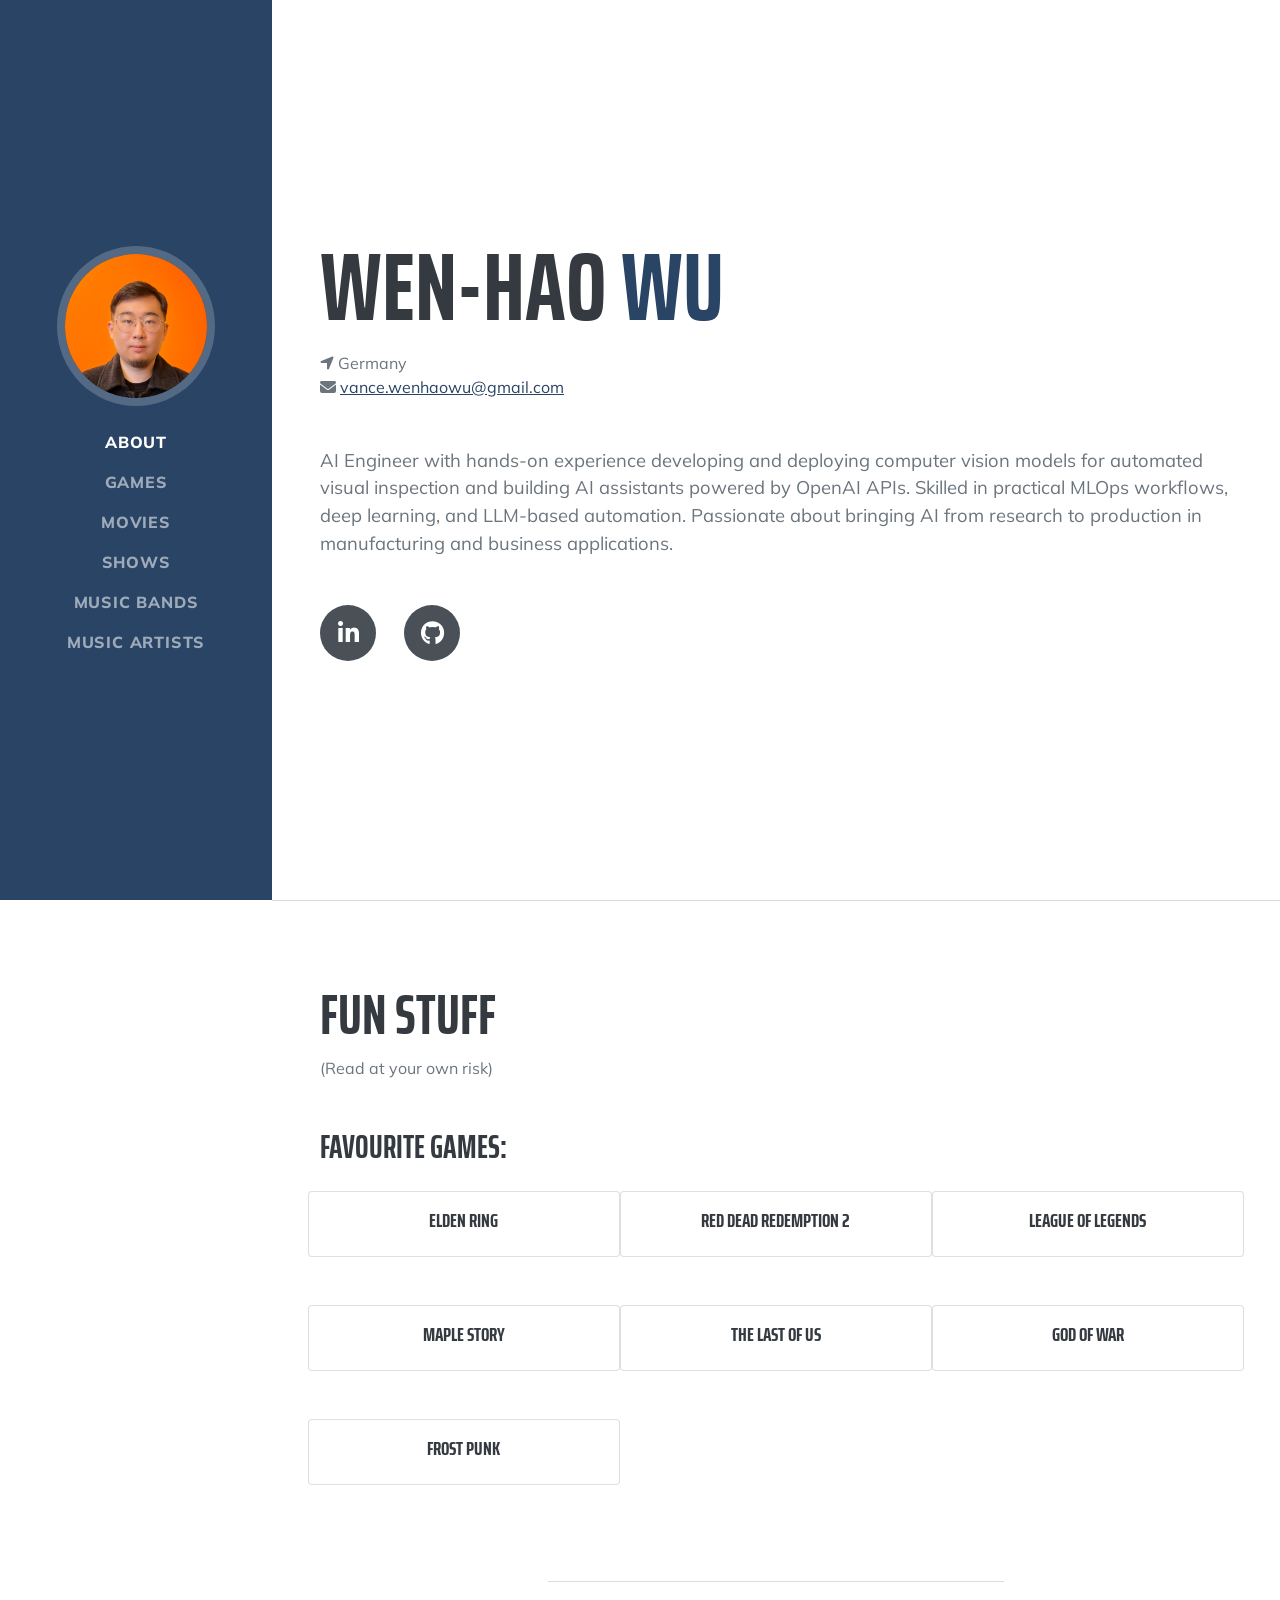
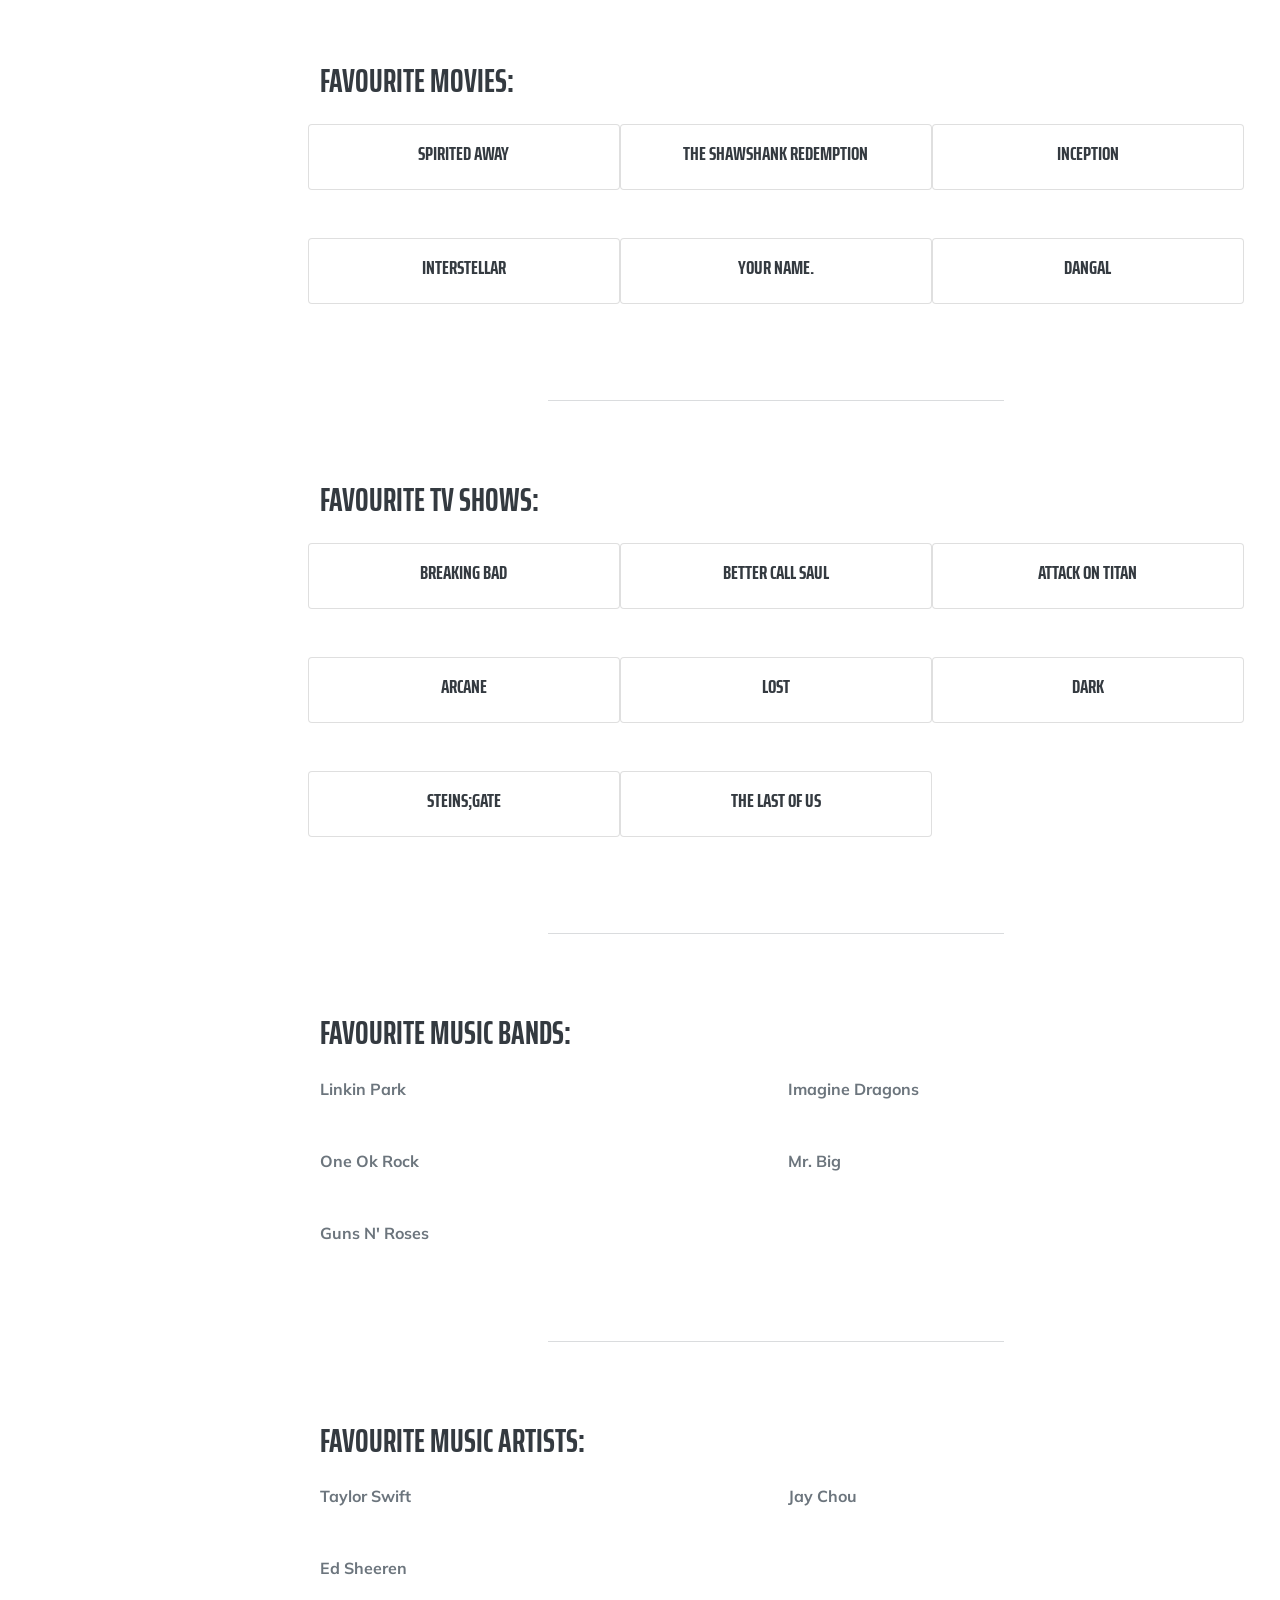
==== commit 5b4c715f: "Update content" ====
--- a/misc.html
+++ b/misc.html
@@ -21,10 +21,10 @@
 <body id="page-top">
     <!-- Navigation-->
     <nav class="navbar navbar-expand-lg navbar-dark bg-primary fixed-top" id="sideNav">
-        <a class="navbar-brand js-scroll-trigger" href="#page-top">
-            <span class="d-block d-lg-none">Saad Ur Rehman</span>
+        <a class="navbar-brand js-scroll-trigger" href="index.html#page-top">
+            <span class="d-block d-lg-none">Wen-Hao Wu</span>
             <span class="d-none d-lg-block"><img class="img-fluid img-profile rounded-circle mx-auto mb-2"
-                    src="assets/img/profile.jpg" alt="Saad Ur Rehman" /></span>
+                    src="assets/img/profile.jpg" alt="Wen-Hao Wu" /></span>
         </a>
         <button class="navbar-toggler" type="button" data-bs-toggle="collapse" data-bs-target="#navbarResponsive"
             aria-controls="navbarResponsive" aria-expanded="false" aria-label="Toggle navigation"><span
@@ -37,7 +37,6 @@
                 <li class="nav-item"><a class="nav-link js-scroll-trigger" href="#shows">Shows</a></li>
                 <li class="nav-item"><a class="nav-link js-scroll-trigger" href="#musicbands">Music Bands</a></li>
                 <li class="nav-item"><a class="nav-link js-scroll-trigger" href="#musicart">Music Artists</a></li>
-                <li class="nav-item"><a class="nav-link js-scroll-trigger" href="#books">Books</a></li>
             </ul>
         </div>
     </nav>
@@ -47,32 +46,20 @@
         <section class="resume-section" id="about">
             <div class="resume-section-content">
                 <h1 class="mb-3">
-                    Saad Ur
-                    <span class="text-primary">Rehman</span>
+                    Wen-Hao
+                    <span class="text-primary">Wu</span>
                 </h1>
                 <div class="mb-5">
-                    <p class="mb-0"><i class="fas fa-location-arrow"></i> Munich, Germany</p>
+                    <p class="mb-0"><i class="fas fa-location-arrow"></i> Germany</p>
                     <p class="mb-0"><i class="fas fa-envelope"></i> <a
-                            href="mailto:saad.ur.rehman77@gmail.com">saad.ur.rehman77@gmail.com</a></p>
-                    <p class="mb-0"><i class="fas fa-envelope"></i> <a
-                            href="mailto:saad.rehman@evofinite.com">saad.rehman@evofinite.com</a></p>
-                </div>
-                <p class="lead mb-5">Software engineer with strong foundation and experience in C++ development for
-                    multinational companies.
-                    With a strong foundation in technology and problem-solving, dedicated to delivering high-quality
-                    code and constantly improving my skills.
-                    Enjoys collaborating with team members and tackling complex projects. Took part in NERC'18 to build
-                    and program an autonomous robot.</p>
+                            href="mailto:vance.wenhaowu@gmail.com">vance.wenhaowu@gmail.com</a></p>
+                </div>
+                <p class="lead mb-5">AI Engineer with hands-on experience developing and deploying computer vision models for automated visual inspection and building AI assistants powered by OpenAI APIs. Skilled in practical MLOps workflows, deep learning, and LLM-based automation. Passionate about bringing AI from research to production in manufacturing and business applications.</p>
                 <div class="social-icons">
-                    <a class="social-icon" href="https://www.linkedin.com/in/saadurr/" target="_blank"><i
+                    <a class="social-icon" href="https://www.linkedin.com/in/wenhaowu1997" target="_blank"><i
                             class="fa-brands fa-linkedin-in"></i></a>
-                    <a class="social-icon" href="https://github.com/saadurr" target="_blank"><i
+                    <a class="social-icon" href="https://github.com/wenhaowu1997" target="_blank"><i
                             class="fab fa-github"></i></a>
-                    <a class="social-icon" href="https://medium.com/@saadurr"><i class="fa-brands fa-medium"></i></a>
-                    <a class="social-icon" href="https://twitter.com/saadurrr" target="_blank"><i
-                            class="fab fa-twitter"></i></a>
-                    <a class="social-icon" href="./assets/pdf/Resume_Saad.Ur.Rehman.pdf" target="_blank"><i
-                            class="fas fa-file-pdf"></i> </a>
                 </div>
             </div>
         </section>
@@ -88,59 +75,56 @@
 
                 <div class="mb-5" id="games">
                     <h3 class="mb-4">Favourite Games: </h3>
-
-                    <div class="row row-eq-height">
-
-                        <div class="card col-md-4 col-sm-6 mb-5">
-                            <img src="assets/img/misc/igi.jpg" class="card-img-top mt-4" alt="...">
-                            <div class="card-body">
-                                <a class="card-title text-center" target="_blank"
-                                    href="https://en.wikipedia.org/wiki/Project_I.G.I.">
-                                    <h5>Project I.G.I.</h5>
-                                </a>
-                            </div>
-                        </div>
-
-                        <div class="card col-md-4 col-sm-6 mb-5">
-                            <img src="assets/img/misc/gta-sa.jpg" class="card-img-top mt-4" alt="...">
-                            <div class="card-body">
-                                <a class="card-title text-center" target="_blank"
-                                    href="https://www.rockstargames.com/games/sanandreas">
-                                    <h5>Grand Theft Auto: San Andreas</h5>
-                                </a>
-                            </div>
-                        </div>
-
-                        <div class="card col-md-4 col-sm-6 mb-5">
-                            <img src="assets/img/misc/pop-ww.jpg" class="card-img-top mt-4" alt="...">
-                            <div class="card-body">
-                                <a class="card-title text-center" target="_blank"
-                                    href="https://en.wikipedia.org/wiki/Prince_of_Persia:_Warrior_Within">
-                                    <h5>Prince of Persia: Warrior Within</h5>
-                                </a>
-                            </div>
-                        </div>
-
-                        <div class="card col-md-4 col-sm-6 mb-5">
-                            <img src="assets/img/misc/uncharted4.jpg" class="card-img-top mt-4" alt="...">
-                            <div class="card-body">
-                                <a class="card-title text-center" target="_blank"
-                                    href="https://www.playstation.com/en-us/games/uncharted-4-a-thiefs-end/">
-                                    <h5>Uncharted 4: A Thief's End</h5>
-                                </a>
-                            </div>
-                        </div>
-
-                        <div class="card col-md-4 col-sm-6 mb-5">
-                            <img src="assets/img/misc/assassins.jpg" class="card-img-top mt-4" alt="...">
-                            <div class="card-body">
-                                <a class="card-title text-center" target="_blank"
-                                    href="https://store.steampowered.com/app/15100/Assassins_Creed_Directors_Cut_Edition/">
-                                    <h5>Assassin's Creed</h5>
-                                </a>
-                            </div>
-                        </div>
-
+                    <div class="row row-eq-height">
+                        <div class="card col-md-4 col-sm-6 mb-5">
+                            <div class="card-body">
+                                <a class="card-title text-center" target="_blank" href="https://en.bandainamcoent.eu/elden-ring/elden-ring">
+                                    <h5>Elden Ring</h5>
+                                </a>
+                            </div>
+                        </div>
+                        <div class="card col-md-4 col-sm-6 mb-5">
+                            <div class="card-body">
+                                <a class="card-title text-center" target="_blank" href="https://www.rockstargames.com/reddeadredemption2/">
+                                    <h5>Red Dead Redemption 2</h5>
+                                </a>
+                            </div>
+                        </div>
+                        <div class="card col-md-4 col-sm-6 mb-5">
+                            <div class="card-body">
+                                <a class="card-title text-center" target="_blank" href="https://www.leagueoflegends.com/">
+                                    <h5>League of Legends</h5>
+                                </a>
+                            </div>
+                        </div>
+                        <div class="card col-md-4 col-sm-6 mb-5">
+                            <div class="card-body">
+                                <a class="card-title text-center" target="_blank" href="https://maplestory.nexon.net/">
+                                    <h5>Maple Story</h5>
+                                </a>
+                            </div>
+                        </div>
+                        <div class="card col-md-4 col-sm-6 mb-5">
+                            <div class="card-body">
+                                <a class="card-title text-center" target="_blank" href="https://www.playstation.com/en-us/games/the-last-of-us-part-i/">
+                                    <h5>The Last of Us</h5>
+                                </a>
+                            </div>
+                        </div>
+                        <div class="card col-md-4 col-sm-6 mb-5">
+                            <div class="card-body">
+                                <a class="card-title text-center" target="_blank" href="https://www.playstation.com/en-us/games/god-of-war/">
+                                    <h5>God of War</h5>
+                                </a>
+                            </div>
+                        </div>
+                        <div class="card col-md-4 col-sm-6 mb-5">
+                            <div class="card-body">
+                                <a class="card-title text-center" target="_blank" href="https://store.steampowered.com/app/323190/Frostpunk/">
+                                    <h5>Frost Punk</h5>
+                                </a>
+                            </div>
+                        </div>
                     </div>
                 </div>
 
@@ -149,274 +133,155 @@
                 <div class="mb-5" id="movies">
                     <h3 class="mb-4">Favourite Movies: </h3>
                     <div class="row row-eq-height">
-
-                        <div class="card col-md-4 col-sm-6 mb-5">
-                            <img src="assets/img/misc/interstellar.jpg" class="card-img-top mt-4" alt="...">
-                            <div class="card-body">
-                                <a class="card-title text-center" target="_blank"
-                                    href="https://www.imdb.com/title/tt0816692/">
+                        <div class="card col-md-4 col-sm-6 mb-5">
+                            <div class="card-body">
+                                <a class="card-title text-center" target="_blank" href="https://www.imdb.com/title/tt0245429/">
+                                    <h5>Spirited Away</h5>
+                                </a>
+                            </div>
+                        </div>
+                        <div class="card col-md-4 col-sm-6 mb-5">
+                            <div class="card-body">
+                                <a class="card-title text-center" target="_blank" href="https://www.imdb.com/title/tt0111161/">
+                                    <h5>The Shawshank Redemption</h5>
+                                </a>
+                            </div>
+                        </div>
+                        <div class="card col-md-4 col-sm-6 mb-5">
+                            <div class="card-body">
+                                <a class="card-title text-center" target="_blank" href="https://www.imdb.com/title/tt1375666/">
+                                    <h5>Inception</h5>
+                                </a>
+                            </div>
+                        </div>
+                        <div class="card col-md-4 col-sm-6 mb-5">
+                            <div class="card-body">
+                                <a class="card-title text-center" target="_blank" href="https://www.imdb.com/title/tt0816692/">
                                     <h5>Interstellar</h5>
                                 </a>
                             </div>
                         </div>
-
-                        <div class="card col-md-4 col-sm-6 mb-5">
-                            <img src="assets/img/misc/fight-club.jpg" class="card-img-top mt-4" alt="...">
-                            <div class="card-body">
-                                <a class="card-title text-center" target="_blank"
-                                    href="https://www.imdb.com/title/tt0137523/">
-                                    <h5>Fight Club</h5>
-                                </a>
-                            </div>
-                        </div>
-
-                        <div class="card col-md-4 col-sm-6 mb-5">
-                            <img src="assets/img/misc/forrest-gump.jpg" class="card-img-top mt-4" alt="...">
-                            <div class="card-body">
-                                <a class="card-title text-center" target="_blank"
-                                    href="https://www.imdb.com/title/tt0109830/">
-                                    <h5>Forrest Gump</h5>
-                                </a>
-                            </div>
-                        </div>
-
-                        <div class="card col-md-4 col-sm-6 mb-5">
-                            <img src="assets/img/misc/pursuit-happyness.jpg" class="card-img-top mt-4" alt="...">
-                            <div class="card-body">
-                                <a class="card-title text-center" target="_blank"
-                                    href="https://www.imdb.com/title/tt0454921/">
-                                    <h5>The Pursuit of Happyness</h5>
-                                </a>
-                            </div>
-                        </div>
-
-                        <div class="card col-md-4 col-sm-6 mb-5">
-                            <img src="assets/img/misc/predestination.jpg" class="card-img-top mt-4" alt="...">
-                            <div class="card-body">
-                                <a class="card-title text-center" target="_blank"
-                                    href="https://www.imdb.com/title/tt0454921/">
-                                    <h5>Predestination</h5>
-                                </a>
-                            </div>
-                        </div>
-
-                        <div class="card col-md-4 col-sm-6 mb-5">
-                            <img src="assets/img/misc/primer.jpg" class="card-img-top mt-4" alt="...">
-                            <div class="card-body">
-                                <a class="card-title text-center" target="_blank"
-                                    href="https://www.imdb.com/title/tt0390384/">
-                                    <h5>Primer</h5>
-                                </a>
-                            </div>
-                        </div>
-
+                        <div class="card col-md-4 col-sm-6 mb-5">
+                            <div class="card-body">
+                                <a class="card-title text-center" target="_blank" href="https://www.imdb.com/title/tt5311514/">
+                                    <h5>Your Name.</h5>
+                                </a>
+                            </div>
+                        </div>
+                        <div class="card col-md-4 col-sm-6 mb-5">
+                            <div class="card-body">
+                                <a class="card-title text-center" target="_blank" href="https://www.imdb.com/title/tt5074352/">
+                                    <h5>Dangal</h5>
+                                </a>
+                            </div>
+                        </div>
                     </div>
                 </div>
 
                 <hr class="section-break">
 
                 <div class="mb-5" id="shows">
-                    <h3 class="mb-4">Favourite Shows: </h3>
-                    <div class="row row-eq-height">
-
-                        <div class="card col-md-4 col-sm-6 mb-5">
-                            <img src="assets/img/misc/dark-show.jpg" class="card-img-top mt-4" alt="...">
-                            <div class="card-body">
-                                <a class="card-title text-center" target="_blank"
-                                    href="https://www.netflix.com/title/80100172">
+                    <h3 class="mb-4">Favourite TV Shows: </h3>
+                    <div class="row row-eq-height">
+                        <div class="card col-md-4 col-sm-6 mb-5">
+                            <div class="card-body">
+                                <a class="card-title text-center" target="_blank" href="https://www.imdb.com/title/tt0903747/">
+                                    <h5>Breaking Bad</h5>
+                                </a>
+                            </div>
+                        </div>
+                        <div class="card col-md-4 col-sm-6 mb-5">
+                            <div class="card-body">
+                                <a class="card-title text-center" target="_blank" href="https://www.imdb.com/title/tt3032476/">
+                                    <h5>Better Call Saul</h5>
+                                </a>
+                            </div>
+                        </div>
+                        <div class="card col-md-4 col-sm-6 mb-5">
+                            <div class="card-body">
+                                <a class="card-title text-center" target="_blank" href="https://www.imdb.com/title/tt2560140/">
+                                    <h5>Attack on Titan</h5>
+                                </a>
+                            </div>
+                        </div>
+                        <div class="card col-md-4 col-sm-6 mb-5">
+                            <div class="card-body">
+                                <a class="card-title text-center" target="_blank" href="https://www.imdb.com/title/tt11126994/">
+                                    <h5>Arcane</h5>
+                                </a>
+                            </div>
+                        </div>
+                        <div class="card col-md-4 col-sm-6 mb-5">
+                            <div class="card-body">
+                                <a class="card-title text-center" target="_blank" href="https://www.imdb.com/title/tt0411008/">
+                                    <h5>Lost</h5>
+                                </a>
+                            </div>
+                        </div>
+                        <div class="card col-md-4 col-sm-6 mb-5">
+                            <div class="card-body">
+                                <a class="card-title text-center" target="_blank" href="https://www.imdb.com/title/tt5753856/">
                                     <h5>Dark</h5>
                                 </a>
                             </div>
                         </div>
-
-                        <div class="card col-md-4 col-sm-6 mb-5">
-                            <img src="assets/img/misc/breakingbad-show.jpg" class="card-img-top mt-4" alt="...">
-                            <div class="card-body">
-                                <a class="card-title text-center" target="_blank"
-                                    href="https://www.netflix.com/title/70143836">
-                                    <h5>Breaking Bad</h5>
-                                </a>
-                            </div>
-                        </div>
-
-                        <div class="card col-md-4 col-sm-6 mb-5">
-                            <img src="assets/img/misc/blackmirror-show.jpg" class="card-img-top mt-4" alt="...">
-                            <div class="card-body">
-                                <a class="card-title text-center" target="_blank"
-                                    href="https://www.netflix.com/title/70264888">
-                                    <h5>Black Mirror</h5>
-                                </a>
-                            </div>
-                        </div>
-
-                        <div class="card col-md-4 col-sm-6 mb-5">
-                            <img src="assets/img/misc/chernobyl-show.jpg" class="card-img-top mt-4" alt="...">
-                            <div class="card-body">
-                                <a class="card-title text-center" target="_blank" href="https://www.hbo.com/chernobyl">
-                                    <h5>Chernobyl</h5>
-                                </a>
-                            </div>
-                        </div>
-
-                        <div class="card col-md-4 col-sm-6 mb-5">
-                            <img src="assets/img/misc/westworld-show.jpg" class="card-img-top mt-4" alt="...">
-                            <div class="card-body">
-                                <a class="card-title text-center" target="_blank" href="https://www.hbo.com/westworld">
-                                    <h5>Westworld</h5>
-                                </a>
-                            </div>
-                        </div>
-
-                        <div class="card col-md-4 col-sm-6 mb-5">
-                            <img src="assets/img/misc/Ozark-show.jpg" class="card-img-top mt-4" alt="...">
-                            <div class="card-body">
-                                <a class="card-title text-center" target="_blank"
-                                    href="https://www.netflix.com/title/80117552">
-                                    <h5>Ozark</h5>
-                                </a>
-                            </div>
-                        </div>
-
-                        <div class="card col-md-4 col-sm-6 mb-5">
-                            <img src="assets/img/misc/stranger-things.jpg" class="card-img-top mt-4" alt="...">
-                            <div class="card-body">
-                                <a class="card-title text-center" target="_blank"
-                                    href="https://www.netflix.com/pk/title/80057281">
-                                    <h5>Stranger Things</h5>
-                                </a>
-                            </div>
-                        </div>
-
-                        <div class="card col-md-4 col-sm-6 mb-5">
-                            <img src="assets/img/misc/mrrobot.jpg" class="card-img-top mt-4" alt="...">
-                            <div class="card-body">
-                                <a class="card-title text-center" target="_blank"
-                                    href="https://www.imdb.com/title/tt4158110/">
-                                    <h5>Mr. Robot</h5>
-                                </a>
-                            </div>
-                        </div>
-
-                        <div class="card col-md-4 col-sm-6 mb-5">
-                            <img src="assets/img/misc/shameless-show.jpg" class="card-img-top mt-4" alt="...">
-                            <div class="card-body">
-                                <a class="card-title text-center" target="_blank"
-                                    href="https://www.imdb.com/title/tt1586680/">
-                                    <h5>Shameless (US)</h5>
-                                </a>
-                            </div>
-                        </div>
-                    </div>
-
-                    <hr class="section-break">
-
-                    <div class="mb-5" id="musicbands">
-                        <h3 class="mb-4">Favourite Music Bands: </h3>
-                        <div class="row row-eq-height">
-                            <div class="col-lg-6 mb-5">
-                                <a href="https://open.spotify.com/artist/6XyY86QOPPrYVGvF9ch6wz" target="_blank"
-                                    class="fw-bold text-center mb-2">Linkin
-                                    Park</a>
-                            </div>
-
-                            <div class="col-lg-6 mb-5">
-                                <a href="https://open.spotify.com/artist/53XhwfbYqKCa1cC15pYq2q" target="_blank"
-                                    class="fw-bold text-center mb-2">Imagine
-                                    Dragons</a>
-                            </div>
-
-                            <div class="col-lg-6 mb-5">
-                                <a href="https://open.spotify.com/artist/7t0rwkOPGlDPEhaOcVtOt9" target="_blank"
-                                    class="fw-bold text-center mb-2">The
-                                    Cranberries</a>
-                            </div>
-
-                            <div class="col-lg-6 mb-5">
-                                <a href="https://open.spotify.com/artist/3RVDaDaYaZH1Gem9iqOVs8" target="_blank"
-                                    class="fw-bold text-center mb-2">Jal The
-                                    Band</a>
-                            </div>
-
-                            <div class="col-lg-6 mb-5">
-                                <a href="https://open.spotify.com/artist/2fizRsm6KDWZvysU00yZrX" target="_blank"
-                                    class="fw-bold text-center mb-2">Strings</a>
-                            </div>
-                        </div>
-                    </div>
-
-                    <hr class="section-break">
-
-                    <div class="mb-5" id="musicart">
-                        <h3 class="mb-4">Favourite Music Artists: </h3>
-                        <div class="row row-eq-height">
-                            <div class="col-lg-6 mb-5">
-                                <a href="https://open.spotify.com/artist/163tK9Wjr9P9DmM0AVK7lm" target="_blank"
-                                    class="fw-bold text-center mb-2">Lorde</a>
-                            </div>
-
-                            <div class="col-lg-6 mb-5">
-                                <a href="https://open.spotify.com/artist/2xe8IXgCTpwHE3eA9hTs4n" target="_blank"
-                                    class="fw-bold text-center mb-2">BANKS</a>
-                            </div>
-
-                            <div class="col-lg-6 mb-5">
-                                <a href="https://open.spotify.com/artist/00FQb4jTyendYWaN8pK0wa" target="_blank"
-                                    class="fw-bold text-center mb-2">Lana
-                                    Del Rey</a>
-                            </div>
-
-                            <div class="col-lg-6 mb-5">
-                                <a href="https://open.spotify.com/artist/26VFTg2z8YR0cCuwLzESi2" target="_blank"
-                                    class="fw-bold text-center mb-2">Halsey</a>
-                            </div>
-                            <div class="col-lg-6 mb-5">
-                                <a href="https://open.spotify.com/artist/6M2wZ9GZgrQXHCFfjv46we" target="_blank"
-                                    class="fw-bold text-center mb-2">Dua
-                                    Lipa</a>
-                            </div>
-                        </div>
-                    </div>
-
-                    <hr class="section-break">
-
-                    <div class="mb-5" id="books">
-                        <h3 class="mb-1">Favorite Books: </h3>
-                        <div class="row row-eq-height">
-                            <div class="col-lg-6 mb-5">
-                                <a href="https://www.goodreads.com/series/45175-harry-potter" target="_blank"
-                                    class="fw-bold text-center mb-2">Harry
-                                    Potter</a> (all books in the series except the first one)
-                            </div>
-
-                            <div class="col-lg-6 mb-5">
-                                <a href="https://www.goodreads.com/book/show/2429135.The_Girl_with_the_Dragon_Tattoo"
-                                    target="_blank" class="fw-bold text-center mb-2">The Girl with the Dragon Tattoo</a>
-                            </div>
-
-                            <div class="col-lg-6 mb-5">
-                                <a href="https://www.goodreads.com/book/show/14554.If_Tomorrow_Comes" target="_blank"
-                                    class="fw-bold text-center mb-2">If
-                                    Tomorrow Comes</a>
-                            </div>
-
-                            <div class="col-lg-6 mb-5">
-                                <a href="https://www.goodreads.com/book/show/6186357-the-maze-runner" target="_blank"
-                                    class="fw-bold text-center mb-2">The
-                                    Maze Runner</a>
-                            </div>
-
-                            <div class="col-lg-6 mb-5">
-                                <a href="https://www.goodreads.com/book/show/6885191-start-up-nation" target="_blank"
-                                    class="fw-bold text-center mb-2">Start-up Nation</a>
-                            </div>
-
-                            <div class="col-lg-6 mb-5">
-                                <a href="https://www.goodreads.com/en/book/show/3260388" target="_blank"
-                                    class="fw-bold text-center mb-2">Peer-e-Kamil</a>
-                            </div>
-                        </div>
-                    </div>
-                </div>
+                        <div class="card col-md-4 col-sm-6 mb-5">
+                            <div class="card-body">
+                                <a class="card-title text-center" target="_blank" href="https://www.imdb.com/title/tt1910272/">
+                                    <h5>Steins;Gate</h5>
+                                </a>
+                            </div>
+                        </div>
+                        <div class="card col-md-4 col-sm-6 mb-5">
+                            <div class="card-body">
+                                <a class="card-title text-center" target="_blank" href="https://www.imdb.com/title/tt3581920/">
+                                    <h5>The Last of Us</h5>
+                                </a>
+                            </div>
+                        </div>
+                    </div>
+                </div>
+
+                <hr class="section-break">
+
+                <div class="mb-5" id="musicbands">
+                    <h3 class="mb-4">Favourite Music Bands: </h3>
+                    <div class="row row-eq-height">
+                        <div class="col-lg-6 mb-5">
+                            <a href="https://open.spotify.com/artist/6XyY86QOPPrYVGvF9ch6wz" target="_blank" class="fw-bold text-center mb-2">Linkin Park</a>
+                        </div>
+                        <div class="col-lg-6 mb-5">
+                            <a href="https://open.spotify.com/artist/53XhwfbYqKCa1cC15pYq2q" target="_blank" class="fw-bold text-center mb-2">Imagine Dragons</a>
+                        </div>
+                        <div class="col-lg-6 mb-5">
+                            <a href="https://open.spotify.com/artist/53A0W3U0s8diEn9RhXQhVz" target="_blank" class="fw-bold text-center mb-2">One Ok Rock</a>
+                        </div>
+                        <div class="col-lg-6 mb-5">
+                            <a href="https://open.spotify.com/artist/0jC8QCkIptXhErLPvFh2XK" target="_blank" class="fw-bold text-center mb-2">Mr. Big</a>
+                        </div>
+                        <div class="col-lg-6 mb-5">
+                            <a href="https://open.spotify.com/artist/3qm84nBOXUEQ2vnTfUTTFC" target="_blank" class="fw-bold text-center mb-2">Guns N' Roses</a>
+                        </div>
+                    </div>
+                </div>
+
+                <hr class="section-break">
+
+                <div class="mb-5" id="musicart">
+                    <h3 class="mb-4">Favourite Music Artists: </h3>
+                    <div class="row row-eq-height">
+                        <div class="col-lg-6 mb-5">
+                            <a href="https://open.spotify.com/artist/06HL4z0CvFAxyc27GXpf02" target="_blank" class="fw-bold text-center mb-2">Taylor Swift</a>
+                        </div>
+                        <div class="col-lg-6 mb-5">
+                            <a href="https://open.spotify.com/artist/0nX2p4EsABlL3VgGk6xk6o" target="_blank" class="fw-bold text-center mb-2">Jay Chou</a>
+                        </div>
+                        <div class="col-lg-6 mb-5">
+                            <a href="https://open.spotify.com/artist/6eUKZXaKkcviH0Ku9w2n3V" target="_blank" class="fw-bold text-center mb-2">Ed Sheeren</a>
+                        </div>
+                    </div>
+                </div>
+            </div>
         </section>
     </div>
 
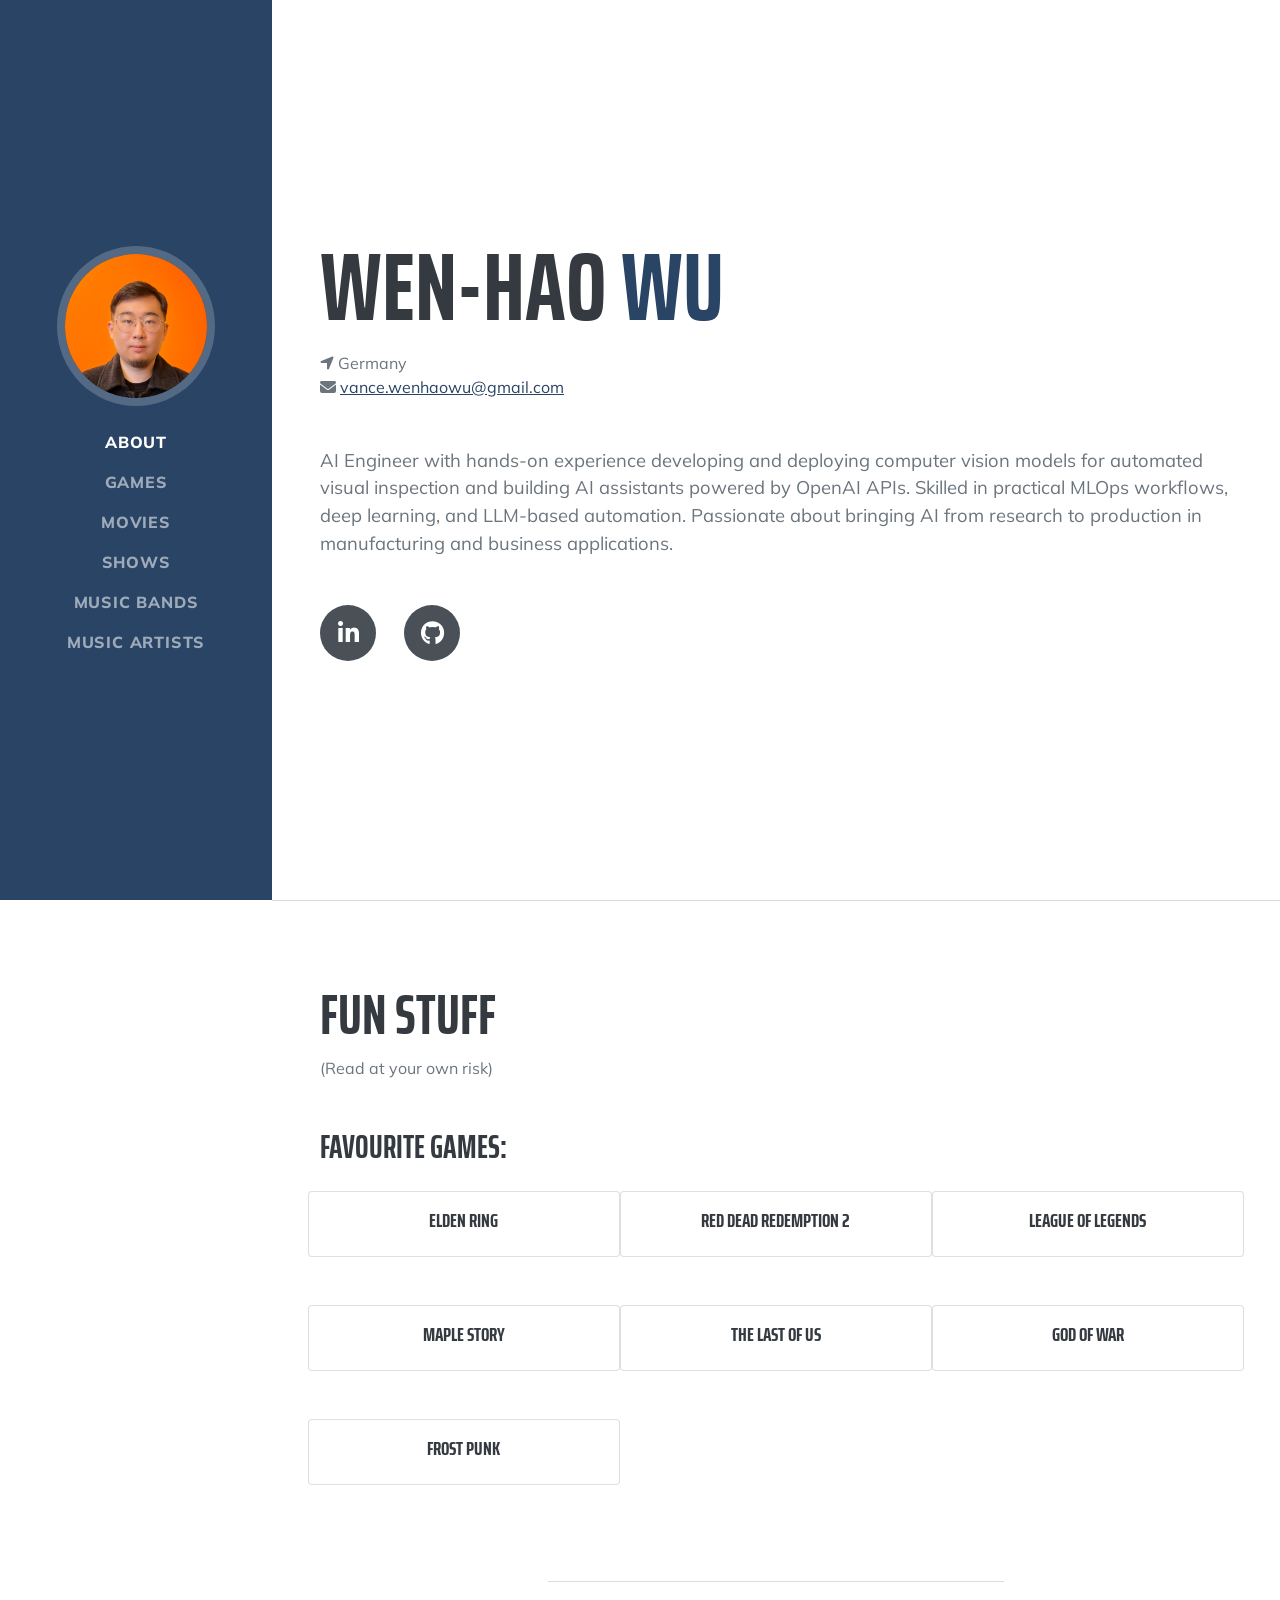
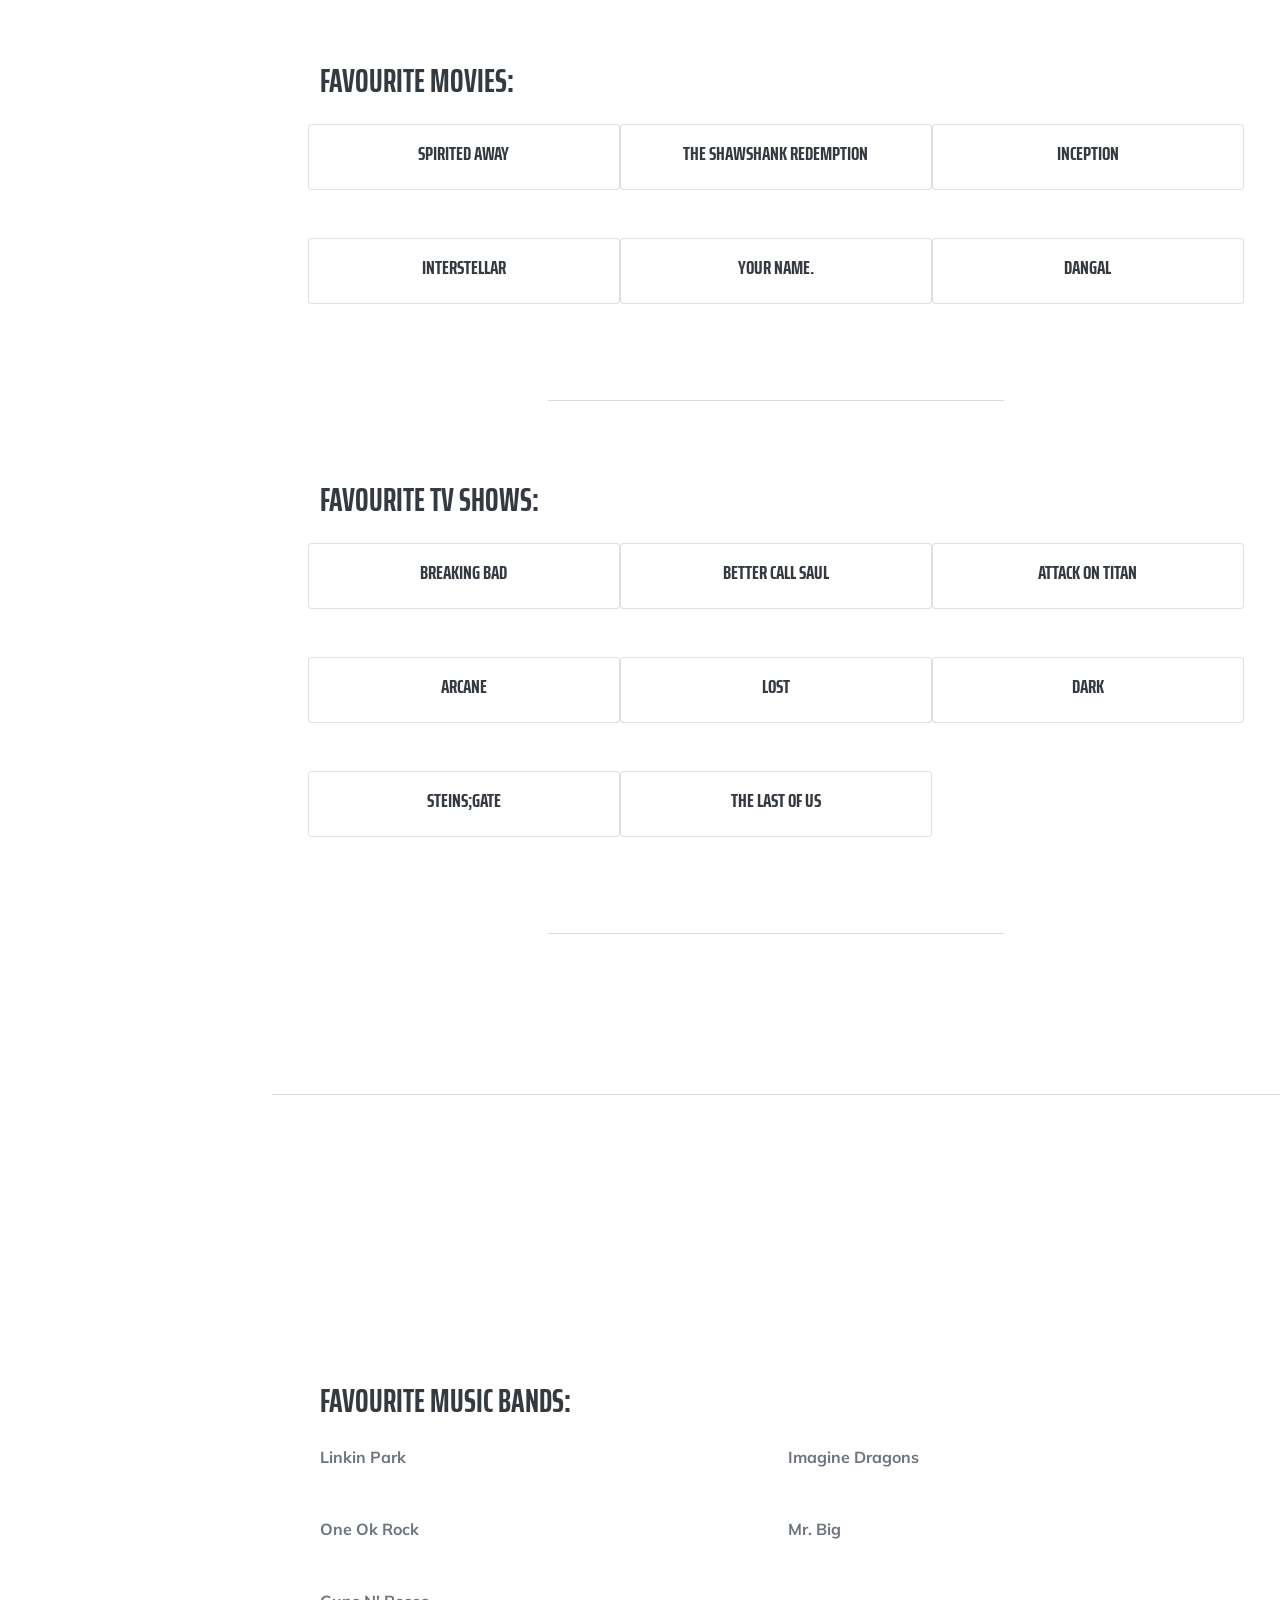
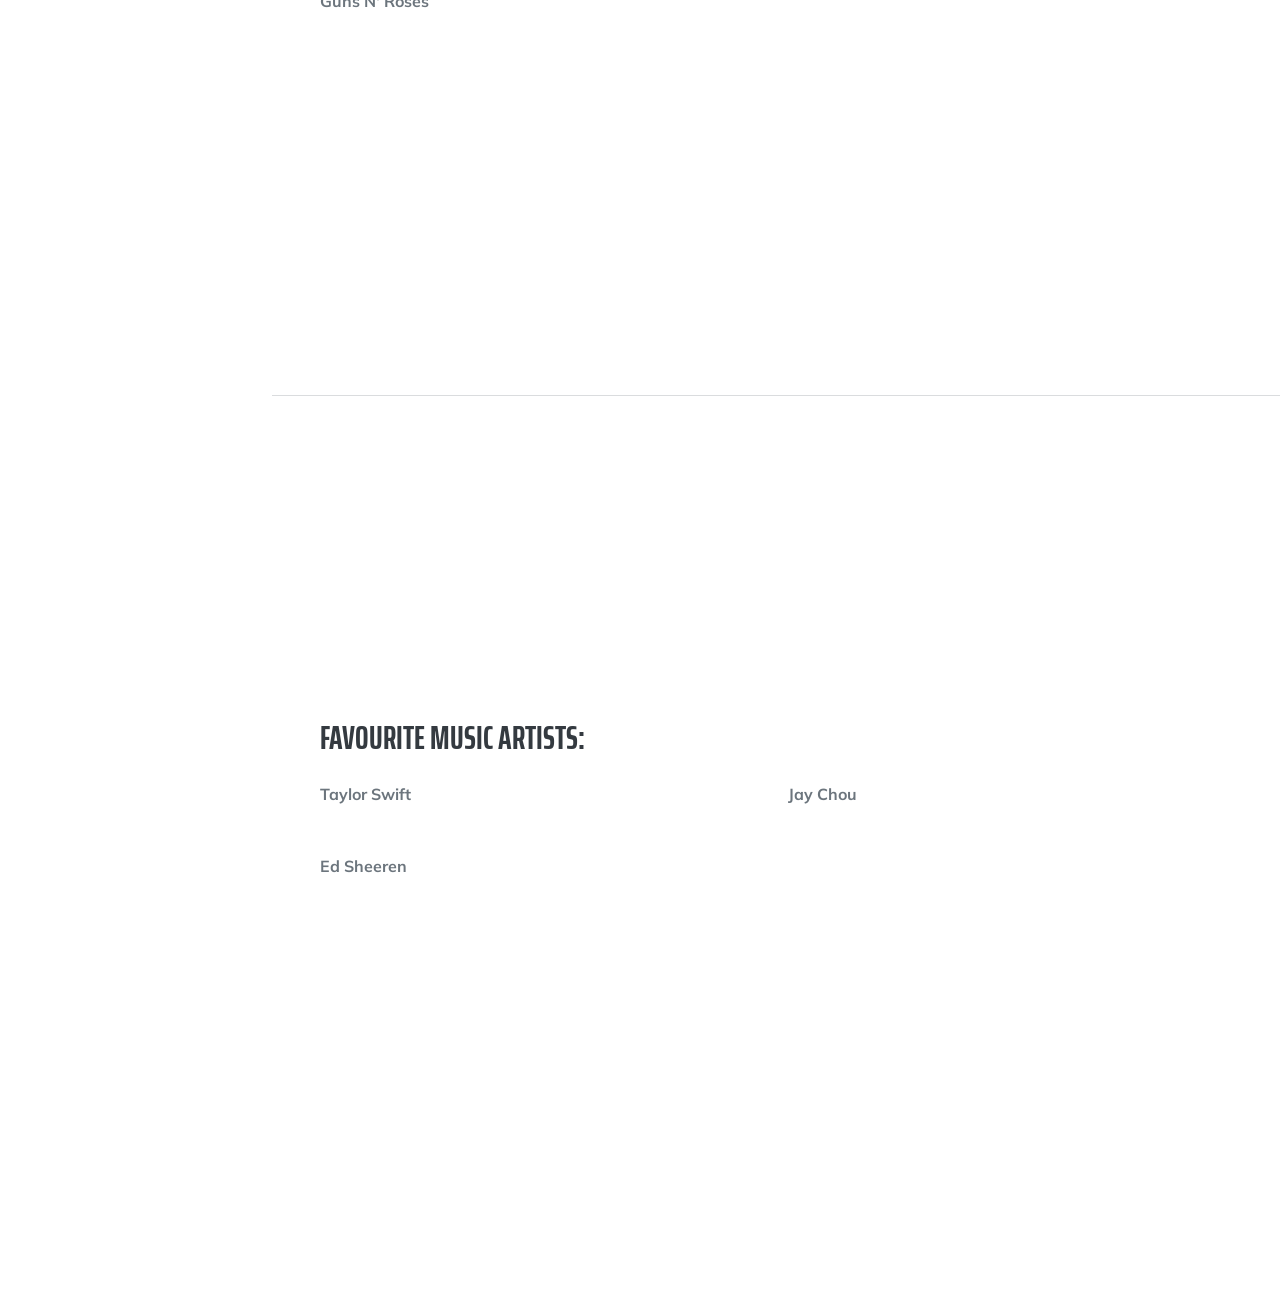
==== commit 51ada5c1: "Refactor music sections in misc.html for improved structure and styling; enhance styles in styles.cs" ====
--- a/misc.html
+++ b/misc.html
@@ -4,10 +4,10 @@
 <head>
     <meta charset="utf-8" />
     <meta name="viewport" content="width=device-width, initial-scale=1, shrink-to-fit=no" />
-    <meta name="description" content="Saad Ur Rehman - Software Engineer & Application Designer |
-    saad.ur.rehman77@gmail.com" />
-    <meta name="author" content="Saad Ur Rehman" />
-    <title>Saad Ur Rehman - Software Engineer (C++ C# Fortran) - Islamabad</title>
+    <meta name="description" content="Wen-Hao Wu - AI Engineer |
+    vance.wenhaowu@gmail.com" />
+    <meta name="author" content="Wen-Hao Wu" />
+    <title>Wen-Hao Wu - AI Engineer</title>
     <meta property="og:image" content="assets/img/profile.jpg">
     <link rel="icon" type="image/x-icon" href="assets/img/favicon.ico" />
     <!--<script src="https://use.fontawesome.com/releases/v5.15.4/js/all.js" crossorigin="anonymous"></script>-->
@@ -244,7 +244,14 @@
 
                 <hr class="section-break">
 
-                <div class="mb-5" id="musicbands">
+            </div>
+        </section>
+
+        <hr class="m-0" />
+
+        <section class="resume-section" id="musicbands">
+            <div class="resume-section-content misc-content">
+                <div class="mb-5">
                     <h3 class="mb-4">Favourite Music Bands: </h3>
                     <div class="row row-eq-height">
                         <div class="col-lg-6 mb-5">
@@ -254,33 +261,39 @@
                             <a href="https://open.spotify.com/artist/53XhwfbYqKCa1cC15pYq2q" target="_blank" class="fw-bold text-center mb-2">Imagine Dragons</a>
                         </div>
                         <div class="col-lg-6 mb-5">
-                            <a href="https://open.spotify.com/artist/53A0W3U0s8diEn9RhXQhVz" target="_blank" class="fw-bold text-center mb-2">One Ok Rock</a>
-                        </div>
-                        <div class="col-lg-6 mb-5">
-                            <a href="https://open.spotify.com/artist/0jC8QCkIptXhErLPvFh2XK" target="_blank" class="fw-bold text-center mb-2">Mr. Big</a>
+                            <a href="https://open.spotify.com/artist/7k73EtZwoPs516ZxE72KsO" target="_blank" class="fw-bold text-center mb-2">One Ok Rock</a>
+                        </div>
+                        <div class="col-lg-6 mb-5">
+                            <a href="https://open.spotify.com/artist/5OfhOoKunSnuubxxRML8J3" target="_blank" class="fw-bold text-center mb-2">Mr. Big</a>
                         </div>
                         <div class="col-lg-6 mb-5">
                             <a href="https://open.spotify.com/artist/3qm84nBOXUEQ2vnTfUTTFC" target="_blank" class="fw-bold text-center mb-2">Guns N' Roses</a>
                         </div>
                     </div>
                 </div>
-
-                <hr class="section-break">
-
-                <div class="mb-5" id="musicart">
+            </div>
+        </section>
+
+        <hr class="m-0" />
+
+        <section class="resume-section" id="musicart">
+            <div class="resume-section-content misc-content">
+                <div class="mb-5">
                     <h3 class="mb-4">Favourite Music Artists: </h3>
                     <div class="row row-eq-height">
                         <div class="col-lg-6 mb-5">
                             <a href="https://open.spotify.com/artist/06HL4z0CvFAxyc27GXpf02" target="_blank" class="fw-bold text-center mb-2">Taylor Swift</a>
                         </div>
                         <div class="col-lg-6 mb-5">
-                            <a href="https://open.spotify.com/artist/0nX2p4EsABlL3VgGk6xk6o" target="_blank" class="fw-bold text-center mb-2">Jay Chou</a>
+                            <a href="https://open.spotify.com/artist/2elBjNSdBE2Y3f0j1mjrql" target="_blank" class="fw-bold text-center mb-2">Jay Chou</a>
                         </div>
                         <div class="col-lg-6 mb-5">
                             <a href="https://open.spotify.com/artist/6eUKZXaKkcviH0Ku9w2n3V" target="_blank" class="fw-bold text-center mb-2">Ed Sheeren</a>
                         </div>
                     </div>
                 </div>
+            </div>
+        </section>
             </div>
         </section>
     </div>
--- a/css/styles.css
+++ b/css/styles.css
@@ -11366,6 +11366,22 @@
     max-width: 10rem;
     max-height: 10rem;
     border: 0.5rem solid rgba(255, 255, 255, 0.2);
+    transition: all 0.3s ease;
+    cursor: pointer;
+  }
+  #sideNav .navbar-brand:hover .img-profile,
+  #sideNav .navbar-brand:active .img-profile {
+    transform: translateY(-8px);
+    box-shadow: 0 12px 24px rgba(0, 0, 0, 0.3);
+    border-color: rgba(255, 255, 255, 0.4);
+  }
+  
+  /* Touch device support - ensure active state works on mobile */
+  @media (hover: none) and (pointer: coarse) {
+    #sideNav .navbar-brand:active .img-profile {
+      transform: translateY(-6px);
+      box-shadow: 0 8px 16px rgba(0, 0, 0, 0.25);
+    }
   }
   #sideNav .navbar-collapse {
     display: flex;
@@ -11449,4 +11465,74 @@
   width: 50%;
   margin: auto;
   margin-bottom:5rem;
+}
+
+/* Resume Download Buttons */
+.resume-download .btn {
+  font-weight: 500;
+  padding: 0.625rem 1.25rem;
+  transition: all 0.3s ease;
+  box-shadow: 0 2px 4px rgba(0, 0, 0, 0.1);
+}
+
+.resume-download .btn:hover {
+  transform: translateY(-2px);
+  box-shadow: 0 4px 8px rgba(0, 0, 0, 0.15);
+}
+
+.resume-download .btn i {
+  font-size: 1.1rem;
+}
+
+/* Back to Top Button */
+.back-to-top {
+  position: fixed;
+  bottom: 2rem;
+  right: 2rem;
+  width: 3.5rem;
+  height: 3.5rem;
+  background-color: #294464;
+  color: #fff;
+  border: none;
+  border-radius: 50%;
+  font-size: 1.25rem;
+  cursor: pointer;
+  opacity: 0;
+  visibility: hidden;
+  transition: all 0.3s ease;
+  z-index: 1050;
+  box-shadow: 0 4px 12px rgba(0, 0, 0, 0.15);
+  display: flex;
+  align-items: center;
+  justify-content: center;
+}
+
+.back-to-top.show {
+  opacity: 1;
+  visibility: visible;
+}
+
+.back-to-top:hover {
+  background-color: #32557e;
+  transform: translateY(-3px);
+  box-shadow: 0 6px 16px rgba(0, 0, 0, 0.2);
+}
+
+.back-to-top:active {
+  transform: translateY(-1px);
+}
+
+.back-to-top:focus {
+  outline: none;
+  box-shadow: 0 0 0 0.25rem rgba(41, 68, 100, 0.25);
+}
+
+@media (max-width: 768px) {
+  .back-to-top {
+    bottom: 1.5rem;
+    right: 1.5rem;
+    width: 3rem;
+    height: 3rem;
+    font-size: 1.1rem;
+  }
 }
